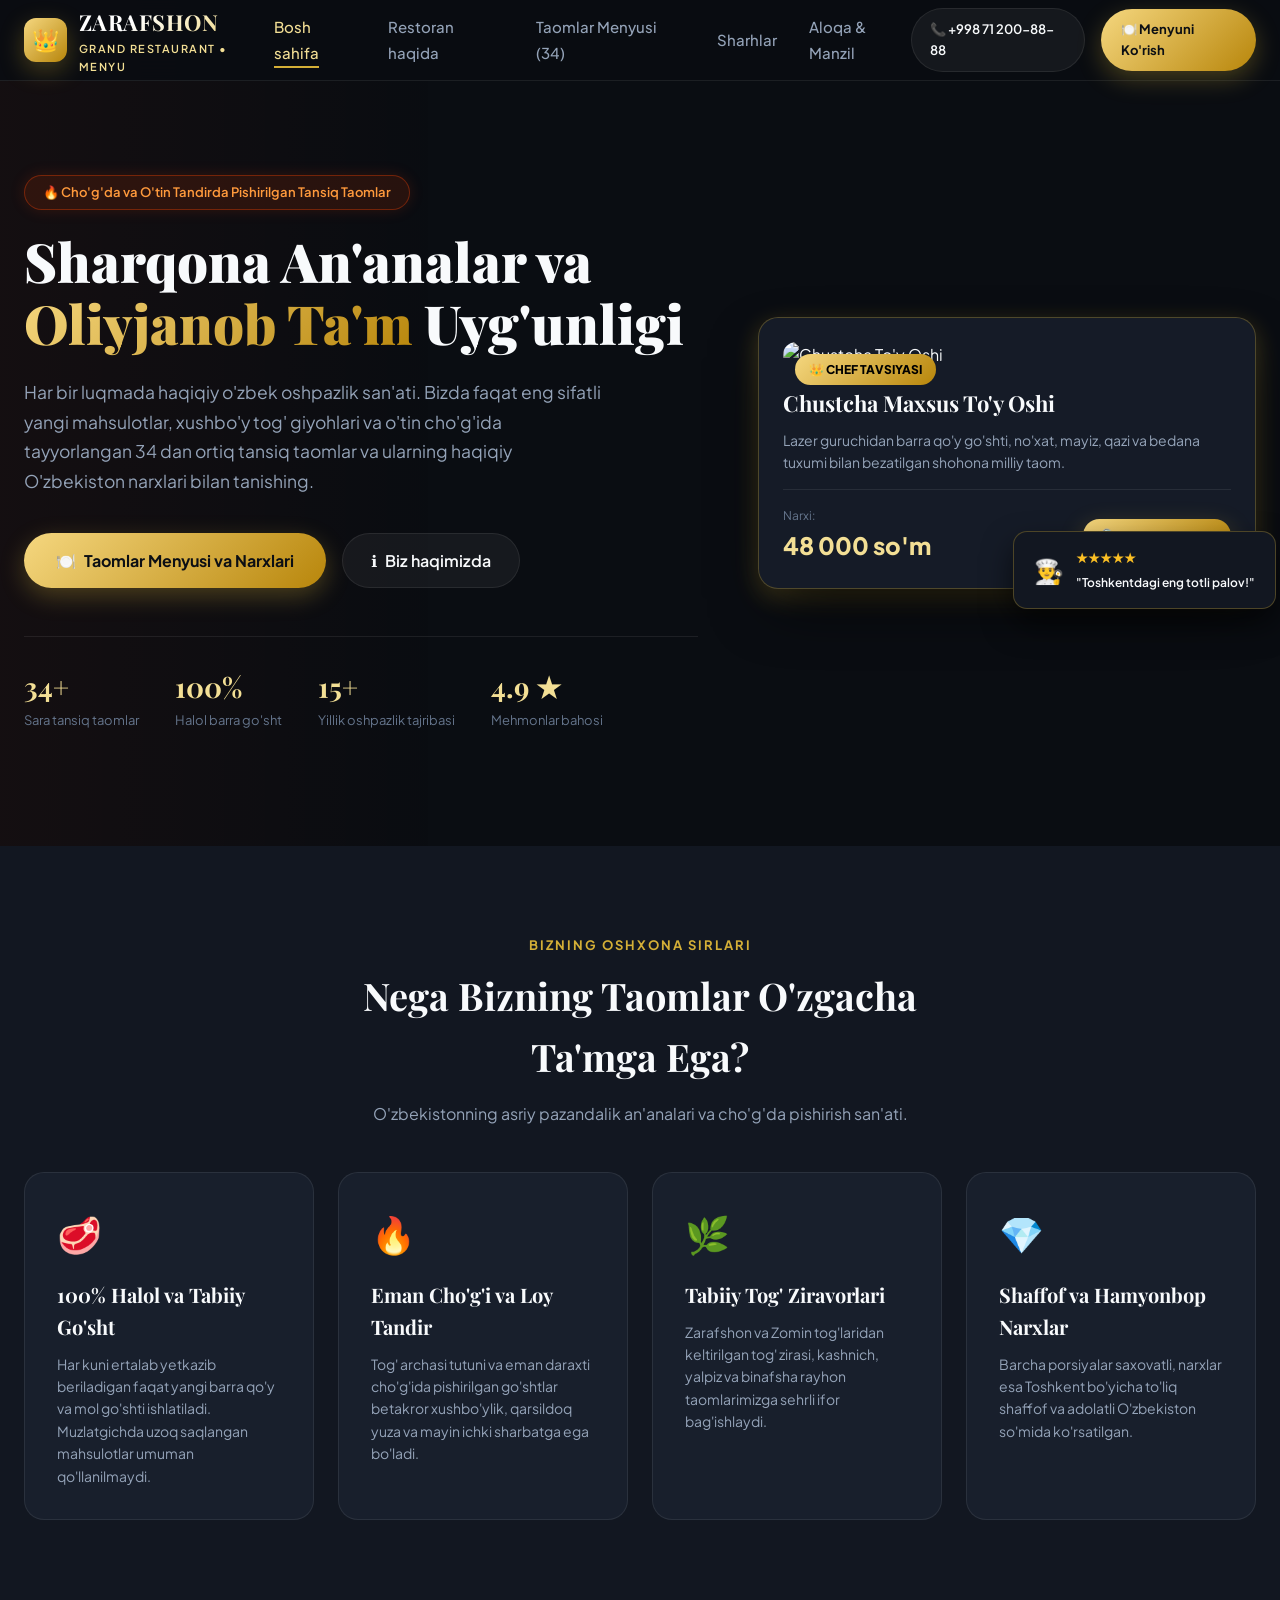
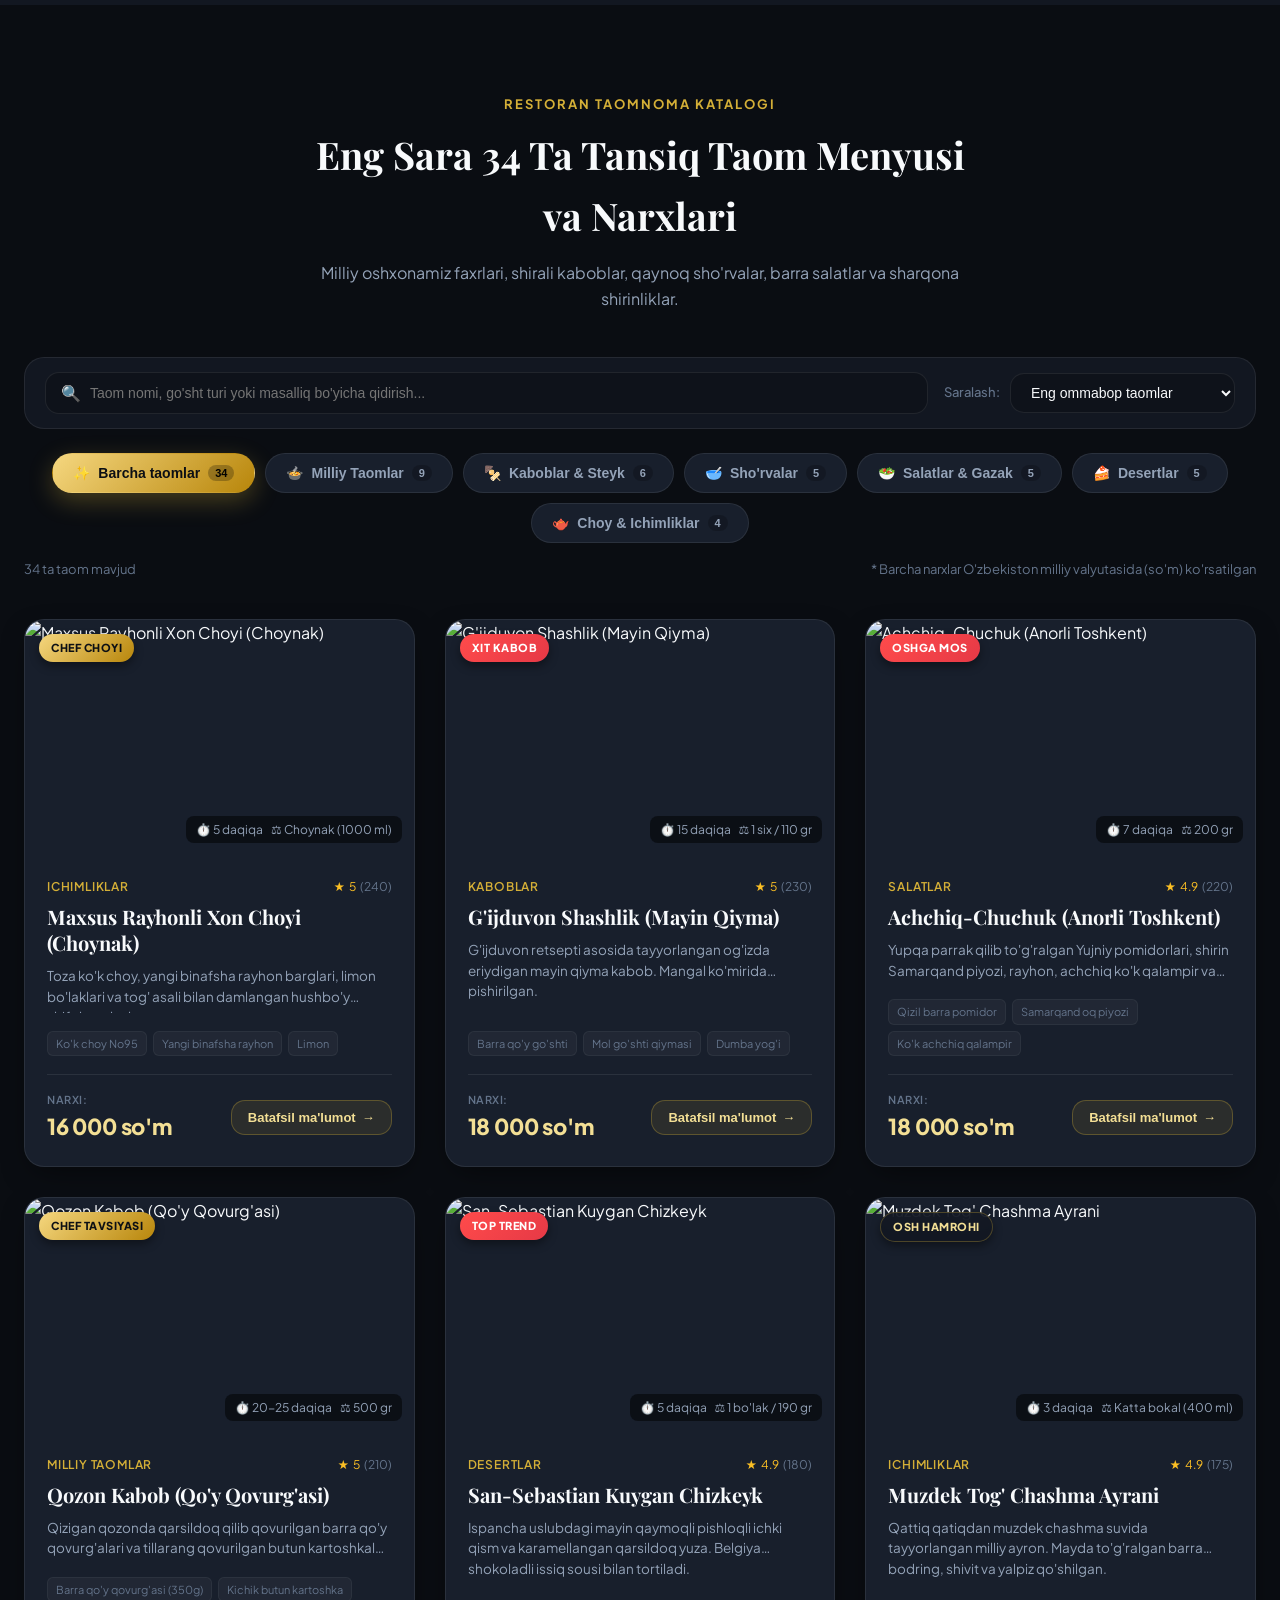
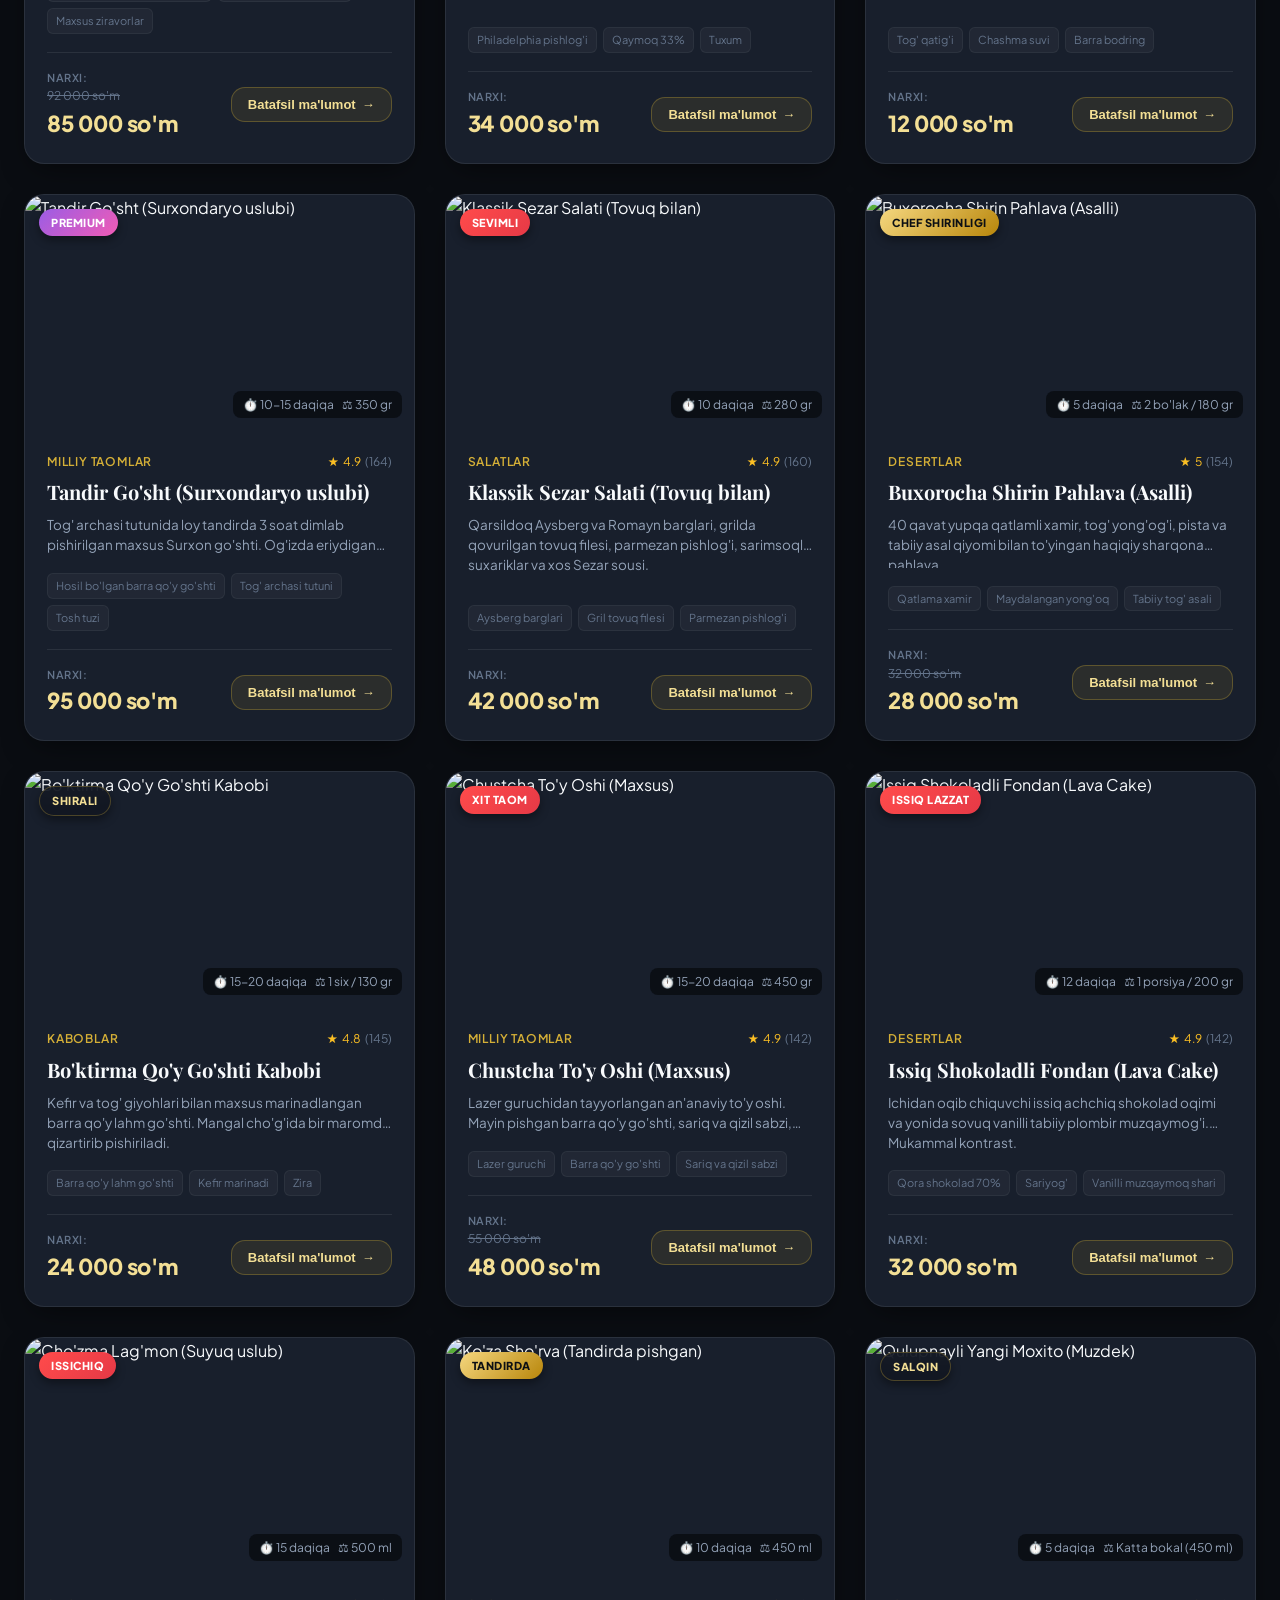
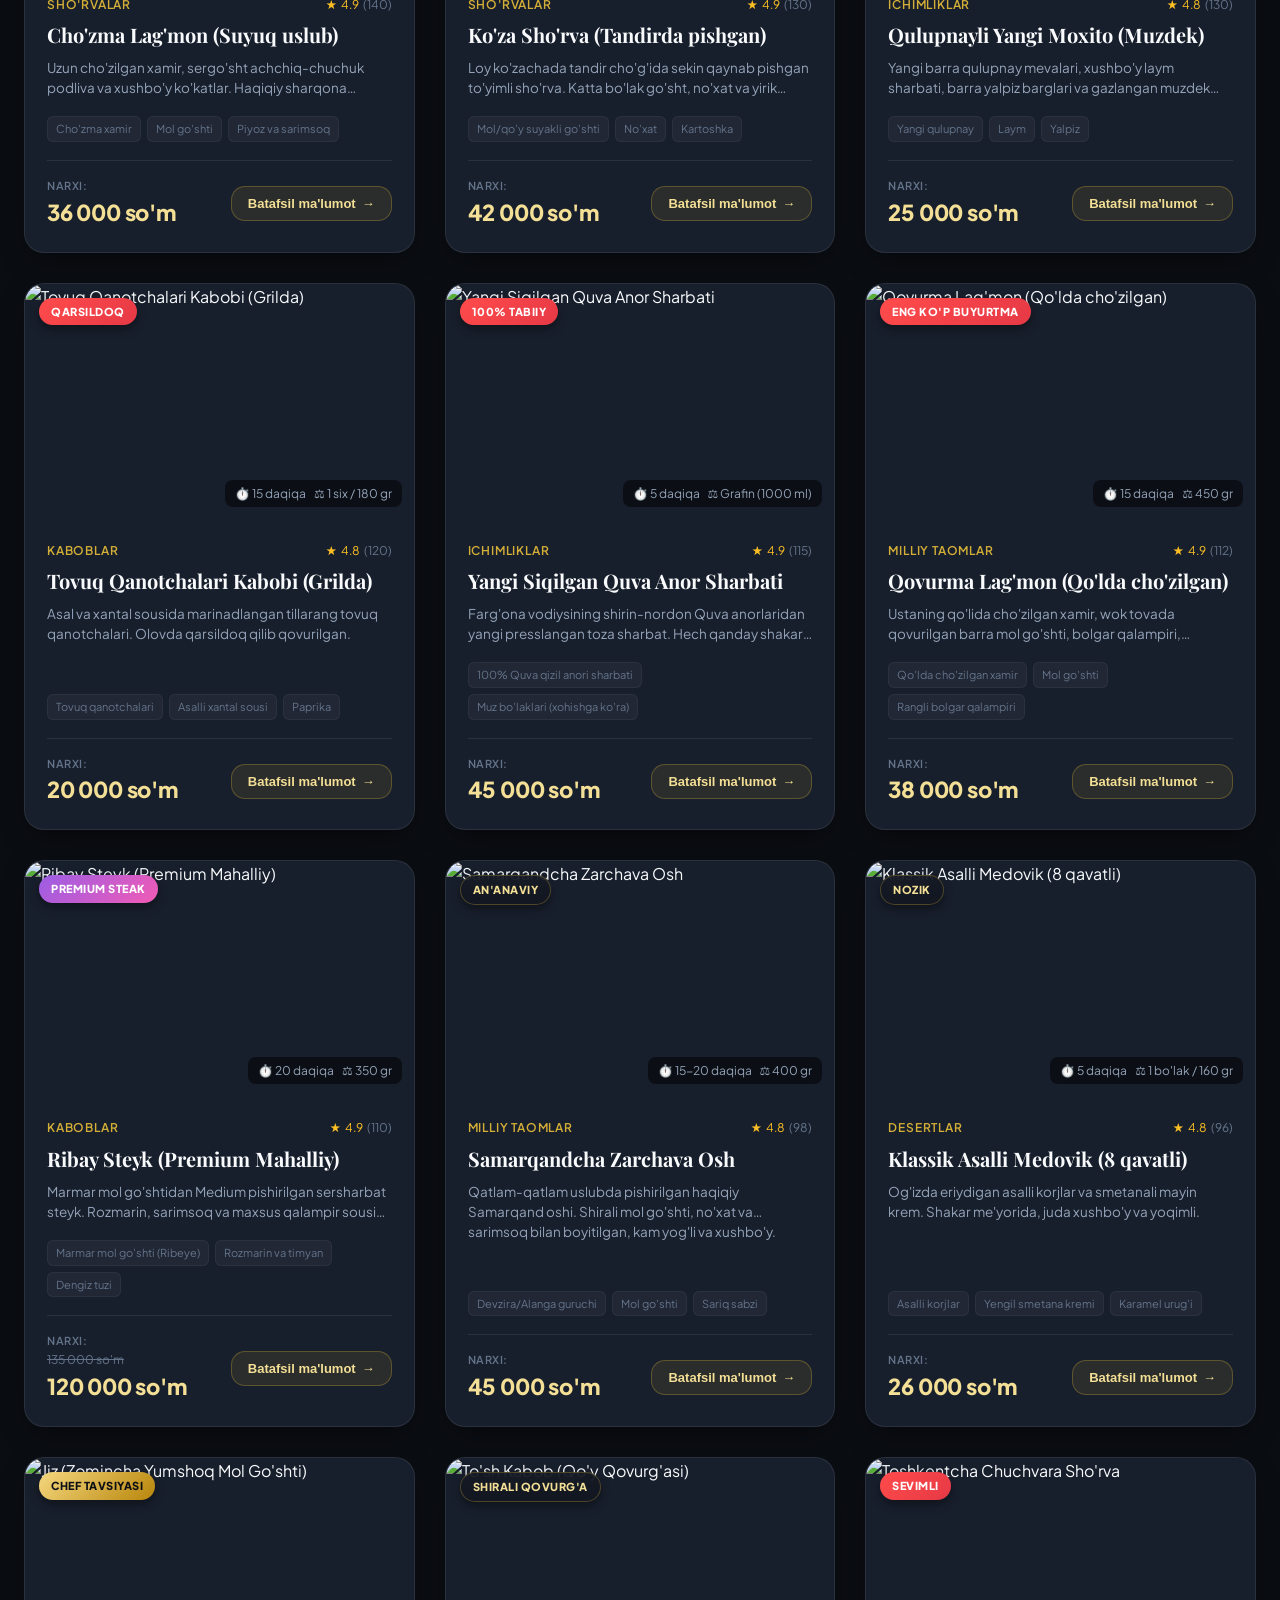
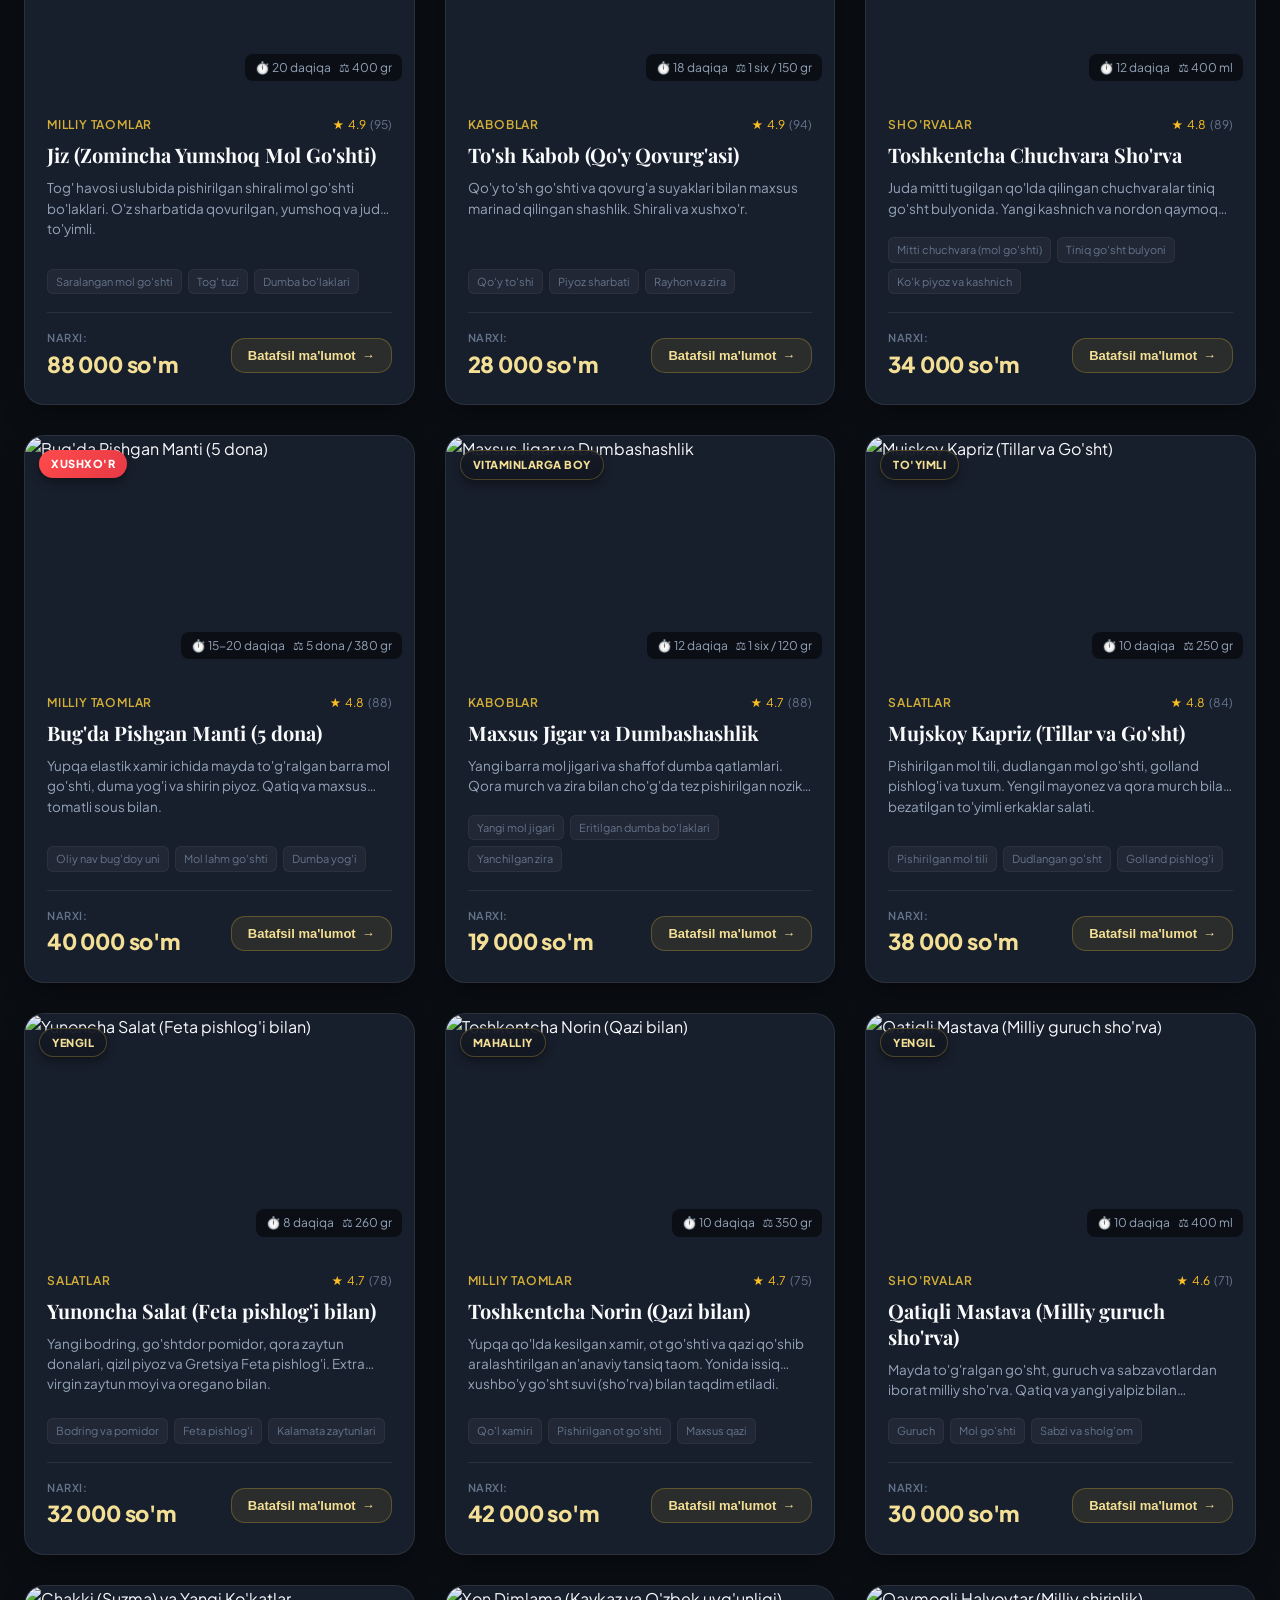
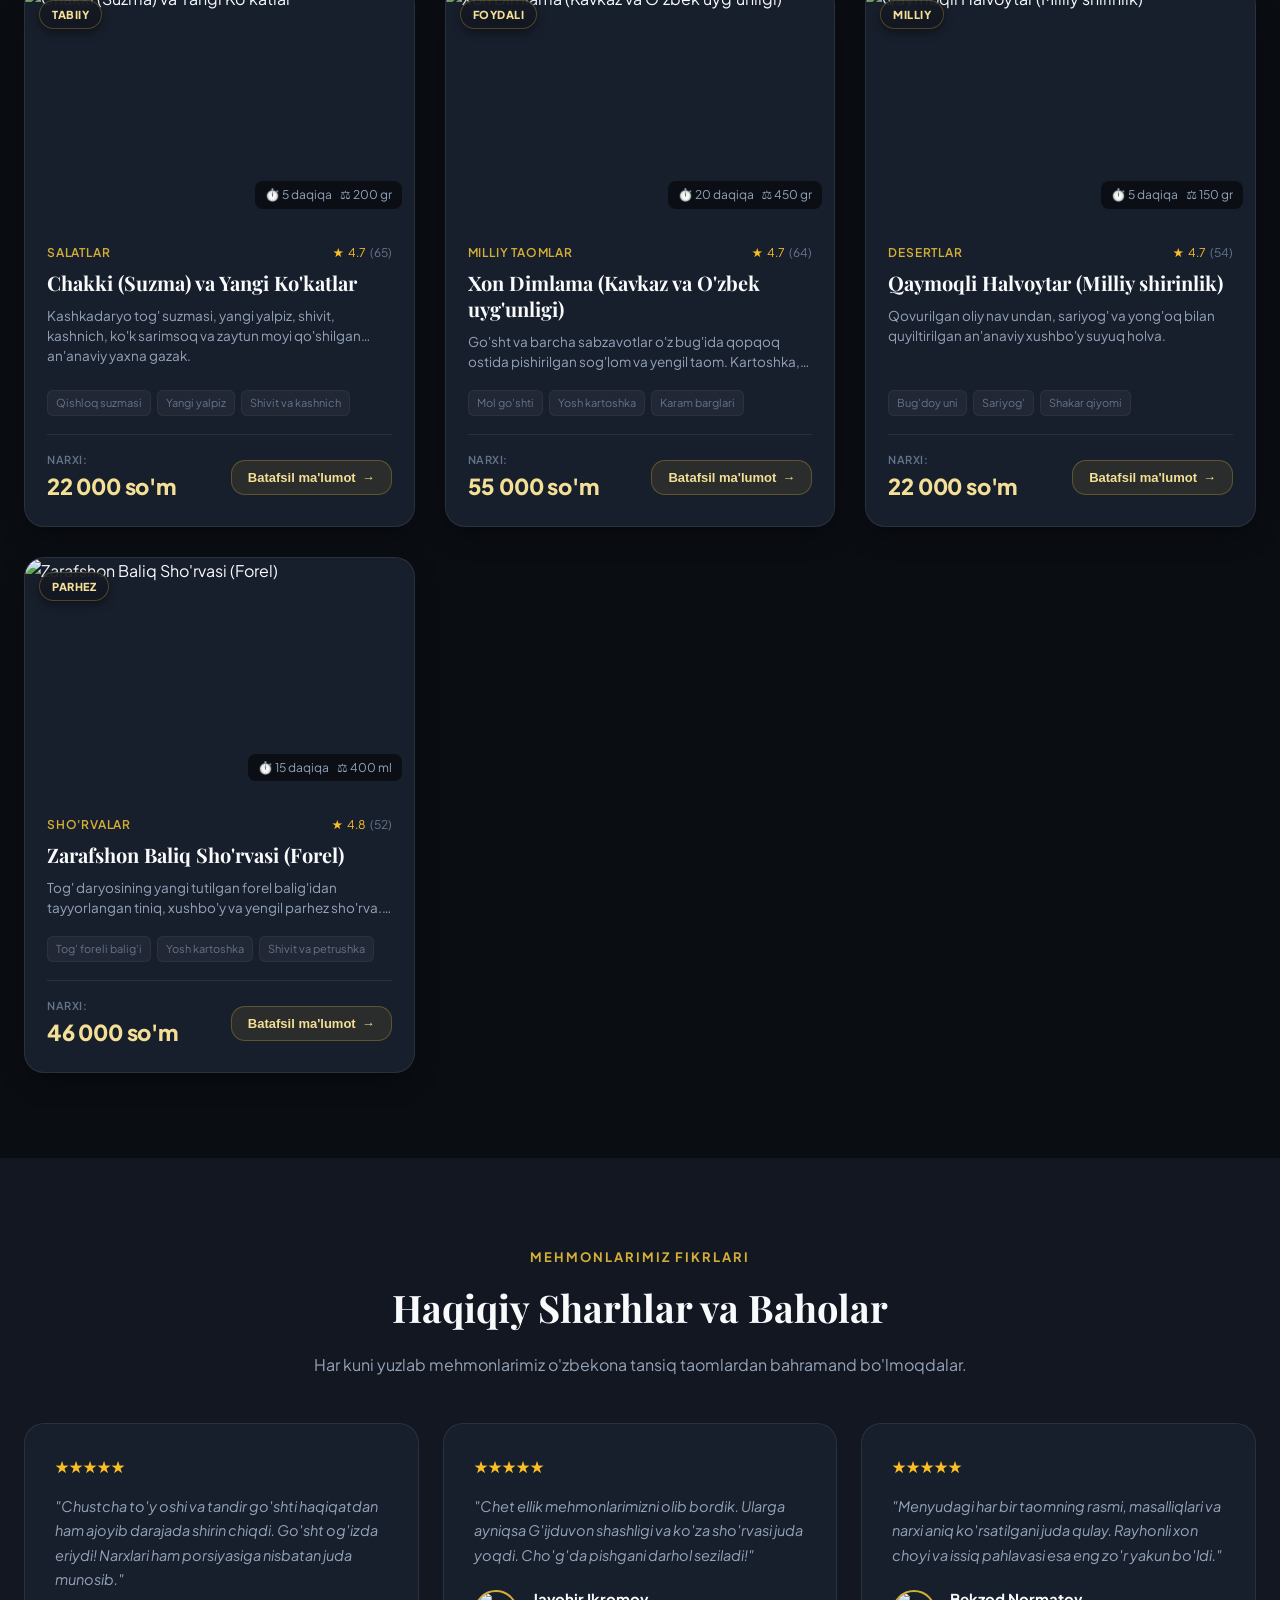
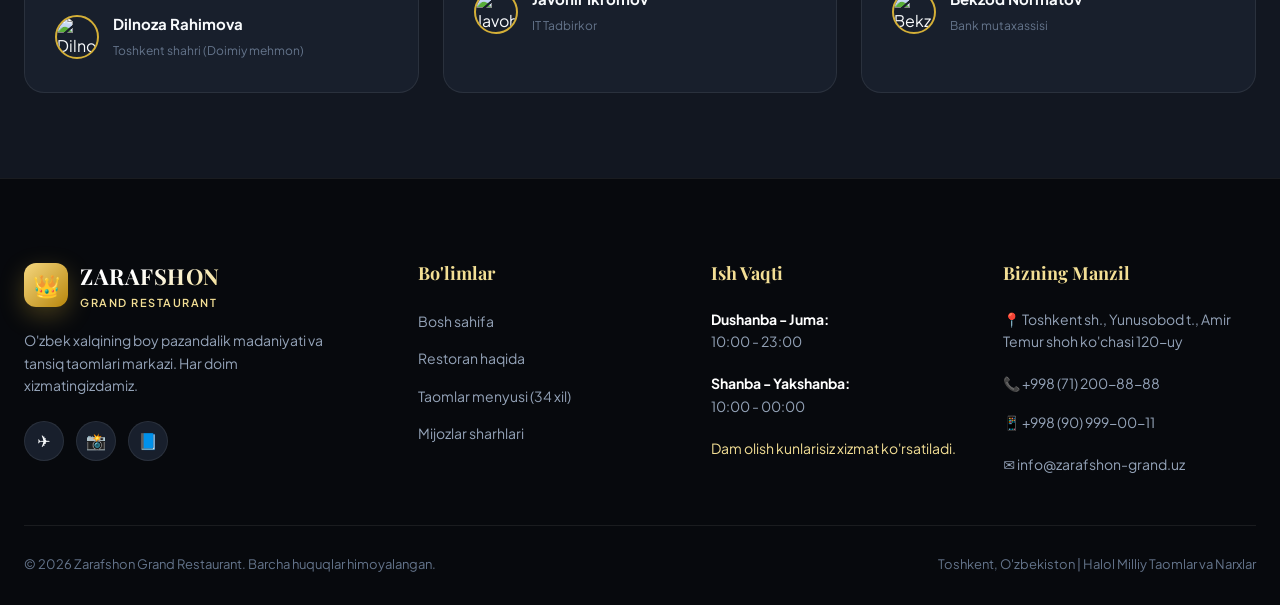
==== index.html @ 6c91a4bc "Add files via upload" ====
<!DOCTYPE html>
<html lang="uz">
<head>
  <meta charset="UTF-8">
  <meta name="viewport" content="width=device-width, initial-scale=1.0">
  <title>Zarafshon Grand Restaurant | Toshkentdagi Eng Sara Taomlar Menyusi va Narxlari</title>
  <meta name="description" content="Zarafshon Grand Restaurant — Toshkentdagi eng sara milliy va tansiq taomlar menyusi. 34 dan ortiq taom rasmlari, to'liq masalliqlari va O'zbekiston narxlarida taomnoma katalogi.">
  
  <!-- Open Graph / Telegram / WhatsApp / Facebook Preview -->
  <meta property="og:type" content="website">
  <meta property="og:title" content="Zarafshon Grand Restaurant — Taomlar Menyusi va Narxlari">
  <meta property="og:description" content="34+ saralangan tansiq taomlar, o'zbekona to'y oshi, tandir go'sht, shashliklar va nozik desertlar. O'zbekiston narxlarida to'liq menyu!">
  <meta property="og:image" content="https://images.unsplash.com/photo-1544025162-d76694265947?auto=format&fit=crop&w=1200&q=80">
  <meta name="twitter:card" content="summary_large_image">

  <link rel="stylesheet" href="./styles.css">
  <link rel="icon" href="data:image/svg+xml,<svg xmlns=%22http://www.w3.org/2000/svg%22 viewBox=%220 0 100 100%22><text y=%22.9em%22 font-size=%2290%22>👑</text></svg>">
</head>
<body>

  <!-- ================= ANIMATED GLOWING EMBERS (CHO'G' HARAKATI) ================= -->
  <canvas id="embersCanvas"></canvas>

  <!-- ================= HEADER & NAVBAR ================= -->
  <header class="header">
    <div class="container nav-container">
      <a href="#" class="brand-logo">
        <div class="logo-icon">👑</div>
        <div>
          <span class="brand-name">ZARAFSHON</span>
          <span class="brand-tagline">Grand Restaurant • Menyu</span>
        </div>
      </a>

      <ul class="nav-links" id="navLinks">
        <li><a href="#home" class="nav-link active">Bosh sahifa</a></li>
        <li><a href="#about" class="nav-link">Restoran haqida</a></li>
        <li><a href="#menu" class="nav-link">Taomlar Menyusi (34)</a></li>
        <li><a href="#reviews" class="nav-link">Sharhlar</a></li>
        <li><a href="#contact" class="nav-link">Aloqa & Manzil</a></li>
      </ul>

      <div class="nav-actions">
        <a href="tel:+998712008888" class="btn-secondary" style="padding: 10px 18px; font-size: 13px;">
          📞 +998 71 200-88-88
        </a>

        <a href="#menu" class="btn-gold" style="padding: 10px 20px; font-size: 13px;">
          🍽️ Menyuni Ko'rish
        </a>

        <button class="mobile-toggle" id="mobileToggle" aria-label="Menyu">☰</button>
      </div>
    </div>
  </header>

  <!-- ================= HERO SECTION ================= -->
  <section class="hero" id="home">
    <div class="container hero-grid">
      <div class="hero-content">
        <div class="hero-badge">
          🔥 Cho'g'da va O'tin Tandirda Pishirilgan Tansiq Taomlar
        </div>

        <h1 class="hero-title">
          Sharqona An'analar va <span>Oliyjanob Ta'm</span> Uyg'unligi
        </h1>

        <p class="hero-description">
          Har bir luqmada haqiqiy o'zbek oshpazlik san'ati. Bizda faqat eng sifatli yangi mahsulotlar, xushbo'y tog' giyohlari va o'tin cho'g'ida tayyorlangan 34 dan ortiq tansiq taomlar va ularning haqiqiy O'zbekiston narxlari bilan tanishing.
        </p>

        <div class="hero-actions">
          <a href="#menu" class="btn-gold" style="padding: 14px 32px; font-size: 16px;">
            <span>🍽️</span> Taomlar Menyusi va Narxlari
          </a>
          <a href="#about" class="btn-secondary" style="padding: 14px 28px; font-size: 16px;">
            <span>ℹ️</span> Biz haqimizda
          </a>
        </div>

        <div class="hero-features">
          <div class="feature-stat-item">
            <span class="stat-number">34+</span>
            <span class="stat-label">Sara tansiq taomlar</span>
          </div>
          <div class="feature-stat-item">
            <span class="stat-number">100%</span>
            <span class="stat-label">Halol barra go'sht</span>
          </div>
          <div class="feature-stat-item">
            <span class="stat-number">15+</span>
            <span class="stat-label">Yillik oshpazlik tajribasi</span>
          </div>
          <div class="feature-stat-item">
            <span class="stat-number">4.9 ★</span>
            <span class="stat-label">Mehmonlar bahosi</span>
          </div>
        </div>
      </div>

      <div class="hero-card-preview">
        <div class="dish-showcase-card">
          <span class="showcase-tag">👑 CHEF TAVSIYASI</span>
          <img src="https://images.unsplash.com/photo-1541518763669-27fef04b14ea?auto=format&fit=crop&w=800&q=80" alt="Chustcha To'y Oshi" class="showcase-img">
          <div class="showcase-info">
            <h3>Chustcha Maxsus To'y Oshi</h3>
            <p>Lazer guruchidan barra qo'y go'shti, no'xat, mayiz, qazi va bedana tuxumi bilan bezatilgan shohona milliy taom.</p>
          </div>
          <div class="showcase-bottom">
            <div>
              <span style="font-size: 12px; color: var(--text-muted); display: block;">Narxi:</span>
              <div class="showcase-price">48 000 so'm</div>
            </div>
            <button class="btn-gold" onclick="openDishModal(1)" style="padding: 9px 18px; font-size: 13px;">
              🔍 Batafsil ko'rish
            </button>
          </div>
        </div>

        <div class="floating-review-badge">
          <div style="font-size: 24px;">👨‍🍳</div>
          <div>
            <div class="rating-stars">★★★★★</div>
            <span style="font-size: 12px; font-weight: 600;">"Toshkentdagi eng totli palov!"</span>
          </div>
        </div>
      </div>
    </div>
  </section>

  <!-- ================= ABOUT & ADVANTAGES ================= -->
  <section class="section" id="about" style="background: var(--bg-secondary);">
    <div class="container">
      <div class="section-header">
        <span class="section-tag">Bizning Oshxona Sirlari</span>
        <h2 class="section-title">Nega Bizning Taomlar O'zgacha Ta'mga Ega?</h2>
        <p class="section-subtitle">O'zbekistonning asriy pazandalik an'analari va cho'g'da pishirish san'ati.</p>
      </div>

      <div style="display: grid; grid-template-columns: repeat(auto-fit, minmax(280px, 1fr)); gap: 24px;">
        <div style="background: var(--bg-card); padding: 32px; border-radius: var(--radius-lg); border: 1px solid var(--border-color);">
          <div style="font-size: 36px; margin-bottom: 16px;">🥩</div>
          <h3 style="font-family: var(--font-serif); font-size: 20px; margin-bottom: 10px;">100% Halol va Tabiiy Go'sht</h3>
          <p style="color: var(--text-secondary); font-size: 14px; line-height: 1.6;">Har kuni ertalab yetkazib beriladigan faqat yangi barra qo'y va mol go'shti ishlatiladi. Muzlatgichda uzoq saqlangan mahsulotlar umuman qo'llanilmaydi.</p>
        </div>

        <div style="background: var(--bg-card); padding: 32px; border-radius: var(--radius-lg); border: 1px solid var(--border-color);">
          <div style="font-size: 36px; margin-bottom: 16px;">🔥</div>
          <h3 style="font-family: var(--font-serif); font-size: 20px; margin-bottom: 10px;">Eman Cho'g'i va Loy Tandir</h3>
          <p style="color: var(--text-secondary); font-size: 14px; line-height: 1.6;">Tog' archasi tutuni va eman daraxti cho'g'ida pishirilgan go'shtlar betakror xushbo'ylik, qarsildoq yuza va mayin ichki sharbatga ega bo'ladi.</p>
        </div>

        <div style="background: var(--bg-card); padding: 32px; border-radius: var(--radius-lg); border: 1px solid var(--border-color);">
          <div style="font-size: 36px; margin-bottom: 16px;">🌿</div>
          <h3 style="font-family: var(--font-serif); font-size: 20px; margin-bottom: 10px;">Tabiiy Tog' Ziravorlari</h3>
          <p style="color: var(--text-secondary); font-size: 14px; line-height: 1.6;">Zarafshon va Zomin tog'laridan keltirilgan tog' zirasi, kashnich, yalpiz va binafsha rayhon taomlarimizga sehrli ifor bag'ishlaydi.</p>
        </div>

        <div style="background: var(--bg-card); padding: 32px; border-radius: var(--radius-lg); border: 1px solid var(--border-color);">
          <div style="font-size: 36px; margin-bottom: 16px;">💎</div>
          <h3 style="font-family: var(--font-serif); font-size: 20px; margin-bottom: 10px;">Shaffof va Hamyonbop Narxlar</h3>
          <p style="color: var(--text-secondary); font-size: 14px; line-height: 1.6;">Barcha porsiyalar saxovatli, narxlar esa Toshkent bo'yicha to'liq shaffof va adolatli O'zbekiston so'mida ko'rsatilgan.</p>
        </div>
      </div>
    </div>
  </section>

  <!-- ================= MENU SECTION ================= -->
  <section class="section" id="menu">
    <div class="container">
      <div class="section-header">
        <span class="section-tag">Restoran Taomnoma Katalogi</span>
        <h2 class="section-title">Eng Sara 34 Ta Tansiq Taom Menyusi va Narxlari</h2>
        <p class="section-subtitle">
          Milliy oshxonamiz faxrlari, shirali kaboblar, qaynoq sho'rvalar, barra salatlar va sharqona shirinliklar.
        </p>
      </div>

      <!-- Controls: Search & Sort -->
      <div class="menu-controls">
        <div class="search-filter-row">
          <div class="search-box">
            <span class="search-icon">🔍</span>
            <input type="text" id="searchInput" class="search-input" placeholder="Taom nomi, go'sht turi yoki masalliq bo'yicha qidirish..." />
          </div>

          <div class="sort-box">
            <label for="sortSelect">Saralash:</label>
            <select id="sortSelect" class="sort-select">
              <option value="popular">Eng ommabop taomlar</option>
              <option value="price-asc">Narx: Arzondan Qimmatga</option>
              <option value="price-desc">Narx: Qimmatdan Arzonga</option>
              <option value="rating">Eng yuqori baholangan (★)</option>
            </select>
          </div>
        </div>

        <!-- Category Tabs -->
        <div class="category-tabs">
          <button class="tab-btn active" data-category="all">
            <span>✨</span> Barcha taomlar
            <span class="tab-count">34</span>
          </button>
          <button class="tab-btn" data-category="milliy">
            <span>🍲</span> Milliy Taomlar
            <span class="tab-count">9</span>
          </button>
          <button class="tab-btn" data-category="kabob">
            <span>🍢</span> Kaboblar & Steyk
            <span class="tab-count">6</span>
          </button>
          <button class="tab-btn" data-category="shorva">
            <span>🥣</span> Sho'rvalar
            <span class="tab-count">5</span>
          </button>
          <button class="tab-btn" data-category="salat">
            <span>🥗</span> Salatlar & Gazak
            <span class="tab-count">5</span>
          </button>
          <button class="tab-btn" data-category="desert">
            <span>🍰</span> Desertlar
            <span class="tab-count">5</span>
          </button>
          <button class="tab-btn" data-category="ichimlik">
            <span>🫖</span> Choy & Ichimliklar
            <span class="tab-count">4</span>
          </button>
        </div>

        <div class="results-meta">
          <span id="resultsCount">34 ta taom mavjud</span>
          <span>* Barcha narxlar O'zbekiston milliy valyutasida (so'm) ko'rsatilgan</span>
        </div>
      </div>

      <!-- Dishes Grid -->
      <div class="dishes-grid" id="dishesGrid">
        <!-- Rendered by app.js -->
      </div>
    </div>
  </section>

  <!-- ================= REVIEWS SECTION ================= -->
  <section class="section" id="reviews" style="background: var(--bg-secondary);">
    <div class="container">
      <div class="section-header">
        <span class="section-tag">Mehmonlarimiz Fikrlari</span>
        <h2 class="section-title">Haqiqiy Sharhlar va Baholar</h2>
        <p class="section-subtitle">Har kuni yuzlab mehmonlarimiz o'zbekona tansiq taomlardan bahramand bo'lmoqdalar.</p>
      </div>

      <div class="reviews-grid">
        <div class="review-card">
          <div class="review-stars">★★★★★</div>
          <p class="review-text">
            "Chustcha to'y oshi va tandir go'shti haqiqatdan ham ajoyib darajada shirin chiqdi. Go'sht og'izda eriydi! Narxlari ham porsiyasiga nisbatan juda munosib."
          </p>
          <div class="review-author">
            <img src="https://images.unsplash.com/photo-1534528741775-53994a69daeb?auto=format&fit=crop&w=120&q=80" alt="Dilnoza" class="author-avatar" />
            <div class="author-info">
              <h4>Dilnoza Rahimova</h4>
              <span>Toshkent shahri (Doimiy mehmon)</span>
            </div>
          </div>
        </div>

        <div class="review-card">
          <div class="review-stars">★★★★★</div>
          <p class="review-text">
            "Chet ellik mehmonlarimizni olib bordik. Ularga ayniqsa G'ijduvon shashligi va ko'za sho'rvasi juda yoqdi. Cho'g'da pishgani darhol seziladi!"
          </p>
          <div class="review-author">
            <img src="https://images.unsplash.com/photo-1507003211169-0a1dd7228f2d?auto=format&fit=crop&w=120&q=80" alt="Javohir" class="author-avatar" />
            <div class="author-info">
              <h4>Javohir Ikromov</h4>
              <span>IT Tadbirkor</span>
            </div>
          </div>
        </div>

        <div class="review-card">
          <div class="review-stars">★★★★★</div>
          <p class="review-text">
            "Menyudagi har bir taomning rasmi, masalliqlari va narxi aniq ko'rsatilgani juda qulay. Rayhonli xon choyi va issiq pahlavasi esa eng zo'r yakun bo'ldi."
          </p>
          <div class="review-author">
            <img src="https://images.unsplash.com/photo-1500648767791-00dcc994a43e?auto=format&fit=crop&w=120&q=80" alt="Bekzod" class="author-avatar" />
            <div class="author-info">
              <h4>Bekzod Normatov</h4>
              <span>Bank mutaxassisi</span>
            </div>
          </div>
        </div>
      </div>
    </div>
  </section>

  <!-- ================= FOOTER ================= -->
  <footer class="footer" id="contact">
    <div class="container">
      <div class="footer-grid">
        <div class="footer-brand">
          <div class="brand-logo" style="margin-bottom: 12px;">
            <div class="logo-icon">👑</div>
            <div>
              <span class="brand-name">ZARAFSHON</span>
              <span class="brand-tagline">Grand Restaurant</span>
            </div>
          </div>
          <p>
            O'zbek xalqining boy pazandalik madaniyati va tansiq taomlari markazi. Har doim xizmatingizdamiz.
          </p>
          <div class="social-links">
            <a href="https://t.me" target="_blank" class="social-btn" title="Telegram">✈️</a>
            <a href="https://instagram.com" target="_blank" class="social-btn" title="Instagram">📸</a>
            <a href="https://facebook.com" target="_blank" class="social-btn" title="Facebook">📘</a>
          </div>
        </div>

        <div class="footer-col">
          <h4>Bo'limlar</h4>
          <ul class="footer-links">
            <li><a href="#home">Bosh sahifa</a></li>
            <li><a href="#about">Restoran haqida</a></li>
            <li><a href="#menu">Taomlar menyusi (34 xil)</a></li>
            <li><a href="#reviews">Mijozlar sharhlari</a></li>
          </ul>
        </div>

        <div class="footer-col">
          <h4>Ish Vaqti</h4>
          <ul class="footer-links" style="color: var(--text-secondary); font-size: 14px;">
            <li><strong style="color: #fff;">Dushanba - Juma:</strong><br>10:00 - 23:00</li>
            <li style="margin-top: 8px;"><strong style="color: #fff;">Shanba - Yakshanba:</strong><br>10:00 - 00:00</li>
            <li style="margin-top: 8px; color: var(--gold-light);">Dam olish kunlarisiz xizmat ko'rsatiladi.</li>
          </ul>
        </div>

        <div class="footer-col">
          <h4>Bizning Manzil</h4>
          <ul class="footer-links" style="color: var(--text-secondary); font-size: 14px;">
            <li>📍 Toshkent sh., Yunusobod t., Amir Temur shoh ko'chasi 120-uy</li>
            <li style="margin-top: 8px;">📞 +998 (71) 200-88-88</li>
            <li style="margin-top: 4px;">📱 +998 (90) 999-00-11</li>
            <li style="margin-top: 8px;">✉️ info@zarafshon-grand.uz</li>
          </ul>
        </div>
      </div>

      <div class="footer-bottom">
        <p>&copy; 2026 Zarafshon Grand Restaurant. Barcha huquqlar himoyalangan.</p>
        <p>Toshkent, O'zbekiston | Halol Milliy Taomlar va Narxlar</p>
      </div>
    </div>
  </footer>

  <!-- ================= DISH DETAIL MODAL ================= -->
  <div class="modal-overlay" id="dishModalOverlay">
    <div class="dish-modal">
      <button class="modal-close-btn" id="closeDishModal" aria-label="Yopish">&times;</button>
      <div class="modal-grid">
        <div class="modal-img-wrap">
          <img src="" alt="" class="modal-img" id="modalDishImg" />
          <span class="dish-badge" id="modalDishBadge" style="position: absolute; top: 18px; left: 18px;"></span>
        </div>

        <div class="modal-body">
          <span class="modal-category" id="modalDishCat">MILLIY TAOM</span>
          <h2 class="modal-title" id="modalDishTitle">Taom nomi</h2>

          <div class="modal-meta-row">
            <span id="modalDishRating">★ 4.9</span>
            <span>•</span>
            <span id="modalDishPortion">450 gr</span>
            <span>•</span>
            <span id="modalDishTime">⏱️ 15 daqiqa</span>
            <span>•</span>
            <span id="modalDishCalories">🔥 780 kkal</span>
          </div>

          <p class="modal-desc" id="modalDishDesc">Taom haqida to'liq tavsif.</p>

          <div class="modal-ingredients-title">Asosiy masalliqlar va ziravorlar:</div>
          <div class="modal-ingredients-list" id="modalIngredientsList">
            <!-- Badges -->
          </div>

          <div class="modal-footer">
            <div>
              <div style="font-size: 12px; color: var(--text-muted);">Rasmiy narxi (O'zbekiston narxida):</div>
              <div class="modal-price" id="modalDishPrice">0 so'm</div>
            </div>

            <button class="btn-gold" onclick="closeDishModalWindow()" style="padding: 12px 28px;">
              <span>Tushunarli & Yopish</span>
            </button>
          </div>
        </div>
      </div>
    </div>
  </div>

  <!-- Scripts -->
  <script src="./data.js"></script>
  <script src="./app.js"></script>
</body>
</html>
---- styles.css ----
/* ========================================================
   ZARAFSHON GRAND RESTAURANT - MODERN LUXURY MENUS & PRICES
   ======================================================== */

@import url('https://fonts.googleapis.com/css2?family=Playfair+Display:ital,wght@0,500;0,700;0,900;1,400&family=Plus+Jakarta+Sans:wght@300;400;500;600;700;800&display=swap');

:root {
  --bg-primary: #0a0d12;
  --bg-secondary: #121721;
  --bg-card: #181f2c;
  --bg-card-hover: #1f2838;
  --bg-input: #0e121a;
  
  --gold: #d4af37;
  --gold-light: #f3df95;
  --gold-gradient: linear-gradient(135deg, #f5d77f 0%, #b8860b 100%);
  --gold-glow: rgba(212, 175, 55, 0.25);
  
  --ember-red: #ff4500;
  --ember-amber: #ff9900;
  --ember-glow: rgba(255, 69, 0, 0.15);
  
  --text-primary: #f8fafc;
  --text-secondary: #94a3b8;
  --text-muted: #64748b;
  --border-color: rgba(255, 255, 255, 0.08);
  --border-gold: rgba(212, 175, 55, 0.3);

  --font-serif: 'Playfair Display', Georgia, serif;
  --font-sans: 'Plus Jakarta Sans', system-ui, -apple-system, sans-serif;
  
  --radius-sm: 8px;
  --radius-md: 14px;
  --radius-lg: 20px;
  --radius-full: 9999px;
  
  --shadow-card: 0 10px 30px -10px rgba(0, 0, 0, 0.6);
  --shadow-gold: 0 8px 25px rgba(212, 175, 55, 0.3);
  --shadow-ember: 0 0 25px rgba(255, 69, 0, 0.25);
  --transition: all 0.3s cubic-bezier(0.16, 1, 0.3, 1);
}

* {
  margin: 0;
  padding: 0;
  box-sizing: border-box;
}

html {
  scroll-behavior: smooth;
}

body {
  font-family: var(--font-sans);
  background-color: var(--bg-primary);
  color: var(--text-primary);
  line-height: 1.6;
  overflow-x: hidden;
  position: relative;
}

/* ================= BACKGROUND ANIMATED EMBERS CANVAS ================= */
#embersCanvas {
  position: fixed;
  top: 0;
  left: 0;
  width: 100vw;
  height: 100vh;
  pointer-events: none;
  z-index: 1; /* Sits right above background, behind content */
}

/* Scrollbar */
::-webkit-scrollbar {
  width: 8px;
}
::-webkit-scrollbar-track {
  background: var(--bg-primary);
}
::-webkit-scrollbar-thumb {
  background: #2a3447;
  border-radius: 4px;
}
::-webkit-scrollbar-thumb:hover {
  background: var(--gold);
}

.container {
  max-width: 1280px;
  margin: 0 auto;
  padding: 0 24px;
  position: relative;
  z-index: 2;
}

/* ================= HEADER & NAVBAR ================= */
.header {
  position: fixed;
  top: 0;
  left: 0;
  width: 100%;
  z-index: 1000;
  background: rgba(10, 13, 18, 0.88);
  backdrop-filter: blur(16px);
  -webkit-backdrop-filter: blur(16px);
  border-bottom: 1px solid var(--border-color);
  transition: var(--transition);
}

.header.scrolled {
  background: rgba(10, 13, 18, 0.98);
  box-shadow: 0 4px 25px rgba(0, 0, 0, 0.6);
  border-bottom-color: rgba(212, 175, 55, 0.2);
}

.nav-container {
  display: flex;
  align-items: center;
  justify-content: space-between;
  height: 80px;
}

.brand-logo {
  display: flex;
  align-items: center;
  gap: 12px;
  text-decoration: none;
  color: #fff;
}

.logo-icon {
  width: 44px;
  height: 44px;
  border-radius: 12px;
  background: var(--gold-gradient);
  display: flex;
  align-items: center;
  justify-content: center;
  color: #000;
  font-size: 22px;
  box-shadow: var(--shadow-gold);
}

.brand-name {
  font-family: var(--font-serif);
  font-size: 22px;
  font-weight: 700;
  letter-spacing: 0.5px;
  background: linear-gradient(135deg, #ffffff 40%, #f3df95 100%);
  -webkit-background-clip: text;
  -webkit-text-fill-color: transparent;
}

.brand-tagline {
  font-size: 11px;
  color: var(--gold-light);
  letter-spacing: 1.5px;
  text-transform: uppercase;
  display: block;
  font-weight: 600;
}

.nav-links {
  display: flex;
  align-items: center;
  list-style: none;
  gap: 32px;
}

.nav-link {
  text-decoration: none;
  color: var(--text-secondary);
  font-weight: 500;
  font-size: 15px;
  transition: var(--transition);
  position: relative;
  padding: 6px 0;
}

.nav-link:hover, .nav-link.active {
  color: var(--gold-light);
}

.nav-link::after {
  content: '';
  position: absolute;
  bottom: 0;
  left: 0;
  width: 0;
  height: 2px;
  background: var(--gold);
  transition: var(--transition);
}

.nav-link:hover::after, .nav-link.active::after {
  width: 100%;
}

.nav-actions {
  display: flex;
  align-items: center;
  gap: 16px;
}

.btn-gold {
  background: var(--gold-gradient);
  color: #0c0f14;
  font-weight: 700;
  font-size: 14px;
  padding: 12px 24px;
  border-radius: var(--radius-full);
  text-decoration: none;
  border: none;
  cursor: pointer;
  display: inline-flex;
  align-items: center;
  gap: 8px;
  transition: var(--transition);
  box-shadow: var(--shadow-gold);
}

.btn-gold:hover {
  transform: translateY(-2px);
  box-shadow: 0 10px 30px rgba(212, 175, 55, 0.45);
  filter: brightness(1.08);
}

.btn-secondary {
  background: rgba(255, 255, 255, 0.05);
  color: var(--text-primary);
  border: 1px solid var(--border-color);
  font-weight: 600;
  font-size: 14px;
  padding: 12px 24px;
  border-radius: var(--radius-full);
  text-decoration: none;
  cursor: pointer;
  display: inline-flex;
  align-items: center;
  gap: 8px;
  transition: var(--transition);
}

.btn-secondary:hover {
  background: rgba(255, 255, 255, 0.1);
  border-color: rgba(255, 255, 255, 0.25);
  transform: translateY(-2px);
}

.mobile-toggle {
  display: none;
  background: none;
  border: none;
  color: #fff;
  font-size: 24px;
  cursor: pointer;
}

/* ================= HERO SECTION ================= */
.hero {
  position: relative;
  min-height: 94vh;
  padding: 140px 0 80px;
  display: flex;
  align-items: center;
  background: linear-gradient(180deg, rgba(10, 13, 18, 0.72) 0%, rgba(10, 13, 18, 0.96) 100%),
              url('https://images.unsplash.com/photo-1544025162-d76694265947?auto=format&fit=crop&w=1920&q=80') center/cover no-repeat;
  overflow: hidden;
}

.hero::before {
  content: '';
  position: absolute;
  inset: 0;
  background: radial-gradient(circle at center, transparent 0%, #0a0d12 85%);
  pointer-events: none;
}

.hero-grid {
  display: grid;
  grid-template-columns: 1.15fr 0.85fr;
  align-items: center;
  gap: 60px;
  position: relative;
  z-index: 2;
}

.hero-badge {
  display: inline-flex;
  align-items: center;
  gap: 8px;
  background: rgba(255, 69, 0, 0.12);
  border: 1px solid rgba(255, 69, 0, 0.35);
  color: #ff9a3c;
  padding: 6px 18px;
  border-radius: var(--radius-full);
  font-size: 13px;
  font-weight: 600;
  margin-bottom: 20px;
  box-shadow: 0 0 15px rgba(255, 69, 0, 0.15);
}

.hero-title {
  font-family: var(--font-serif);
  font-size: 54px;
  line-height: 1.15;
  font-weight: 900;
  margin-bottom: 24px;
}

.hero-title span {
  background: var(--gold-gradient);
  -webkit-background-clip: text;
  -webkit-text-fill-color: transparent;
}

.hero-description {
  font-size: 17.5px;
  color: var(--text-secondary);
  line-height: 1.7;
  margin-bottom: 36px;
  max-width: 580px;
}

.hero-actions {
  display: flex;
  flex-wrap: wrap;
  gap: 16px;
  margin-bottom: 48px;
}

.hero-features {
  display: flex;
  gap: 36px;
  border-top: 1px solid var(--border-color);
  padding-top: 28px;
}

.feature-stat-item {
  display: flex;
  flex-direction: column;
}

.stat-number {
  font-family: var(--font-serif);
  font-size: 28px;
  font-weight: 700;
  color: var(--gold-light);
}

.stat-label {
  font-size: 13px;
  color: var(--text-muted);
}

.hero-card-preview {
  position: relative;
}

.dish-showcase-card {
  background: rgba(24, 31, 44, 0.85);
  backdrop-filter: blur(20px);
  border: 1px solid rgba(212, 175, 55, 0.3);
  border-radius: var(--radius-lg);
  padding: 24px;
  box-shadow: 0 25px 60px -15px rgba(0, 0, 0, 0.85), var(--shadow-gold);
  position: relative;
  overflow: hidden;
}

.showcase-img {
  width: 100%;
  height: 270px;
  object-fit: cover;
  border-radius: var(--radius-md);
  margin-bottom: 18px;
}

.showcase-tag {
  position: absolute;
  top: 36px;
  left: 36px;
  background: var(--gold-gradient);
  color: #000;
  padding: 6px 14px;
  border-radius: var(--radius-full);
  font-size: 12px;
  font-weight: 800;
}

.showcase-info h3 {
  font-family: var(--font-serif);
  font-size: 22px;
  margin-bottom: 8px;
}

.showcase-info p {
  font-size: 14px;
  color: var(--text-secondary);
  margin-bottom: 16px;
}

.showcase-bottom {
  display: flex;
  align-items: center;
  justify-content: space-between;
  border-top: 1px solid var(--border-color);
  padding-top: 16px;
}

.showcase-price {
  font-size: 24px;
  font-weight: 800;
  color: var(--gold-light);
}

.floating-review-badge {
  position: absolute;
  bottom: -20px;
  right: -20px;
  background: #121721;
  border: 1px solid var(--border-gold);
  border-radius: var(--radius-md);
  padding: 14px 20px;
  display: flex;
  align-items: center;
  gap: 12px;
  box-shadow: 0 15px 30px rgba(0, 0, 0, 0.6);
}

.rating-stars {
  color: #fbbf24;
  font-size: 14px;
}

/* ================= SECTION HEADINGS ================= */
.section {
  padding: 85px 0;
  position: relative;
  z-index: 2;
}

.section-header {
  text-align: center;
  max-width: 680px;
  margin: 0 auto 45px;
}

.section-tag {
  color: var(--gold);
  font-size: 13px;
  font-weight: 700;
  letter-spacing: 2px;
  text-transform: uppercase;
  display: inline-block;
  margin-bottom: 10px;
}

.section-title {
  font-family: var(--font-serif);
  font-size: 38px;
  font-weight: 700;
  margin-bottom: 14px;
}

.section-subtitle {
  color: var(--text-secondary);
  font-size: 16px;
}

/* ================= FILTER & SEARCH BAR ================= */
.menu-controls {
  margin-bottom: 40px;
}

.search-filter-row {
  display: flex;
  flex-wrap: wrap;
  gap: 16px;
  align-items: center;
  justify-content: space-between;
  background: var(--bg-secondary);
  border: 1px solid var(--border-color);
  padding: 14px 20px;
  border-radius: var(--radius-lg);
  margin-bottom: 24px;
}

.search-box {
  position: relative;
  flex: 1;
  min-width: 260px;
}

.search-icon {
  position: absolute;
  left: 16px;
  top: 50%;
  transform: translateY(-50%);
  color: var(--text-muted);
  font-size: 16px;
}

.search-input {
  width: 100%;
  padding: 12px 16px 12px 44px;
  background: var(--bg-input);
  border: 1px solid var(--border-color);
  border-radius: var(--radius-md);
  color: var(--text-primary);
  font-size: 14px;
  outline: none;
  transition: var(--transition);
}

.search-input:focus {
  border-color: var(--gold);
  box-shadow: 0 0 0 3px rgba(212, 175, 55, 0.15);
}

.sort-box {
  display: flex;
  align-items: center;
  gap: 10px;
}

.sort-box label {
  font-size: 13px;
  color: var(--text-muted);
  font-weight: 500;
}

.sort-select {
  background: var(--bg-input);
  border: 1px solid var(--border-color);
  color: var(--text-primary);
  padding: 10px 16px;
  border-radius: var(--radius-md);
  font-size: 14px;
  outline: none;
  cursor: pointer;
  transition: var(--transition);
}

.sort-select:focus {
  border-color: var(--gold);
}

/* Category Filter Tabs */
.category-tabs {
  display: flex;
  flex-wrap: wrap;
  gap: 10px;
  justify-content: center;
}

.tab-btn {
  background: var(--bg-card);
  border: 1px solid var(--border-color);
  color: var(--text-secondary);
  padding: 11px 20px;
  border-radius: var(--radius-full);
  font-size: 14px;
  font-weight: 600;
  cursor: pointer;
  display: flex;
  align-items: center;
  gap: 8px;
  transition: var(--transition);
}

.tab-btn:hover {
  background: var(--bg-card-hover);
  color: var(--text-primary);
  border-color: rgba(255, 255, 255, 0.2);
}

.tab-btn.active {
  background: var(--gold-gradient);
  color: #0c0f14;
  border-color: transparent;
  box-shadow: var(--shadow-gold);
}

.tab-count {
  background: rgba(0, 0, 0, 0.2);
  padding: 2px 7px;
  border-radius: var(--radius-full);
  font-size: 11px;
}

.tab-btn.active .tab-count {
  background: rgba(0, 0, 0, 0.25);
  color: #000;
}

.results-meta {
  display: flex;
  justify-content: space-between;
  align-items: center;
  margin-top: 16px;
  font-size: 13px;
  color: var(--text-muted);
}

/* ================= DISHES GRID ================= */
.dishes-grid {
  display: grid;
  grid-template-columns: repeat(auto-fill, minmax(360px, 1fr));
  gap: 30px;
}

.dish-card {
  background: var(--bg-card);
  border: 1px solid var(--border-color);
  border-radius: var(--radius-lg);
  overflow: hidden;
  display: flex;
  flex-direction: column;
  transition: var(--transition);
  position: relative;
  box-shadow: var(--shadow-card);
}

.dish-card:hover {
  transform: translateY(-6px);
  border-color: var(--border-gold);
  box-shadow: 0 16px 40px -8px rgba(0, 0, 0, 0.75), 0 0 20px rgba(212, 175, 55, 0.2);
}

.dish-image-wrapper {
  position: relative;
  width: 100%;
  height: 235px;
  overflow: hidden;
  cursor: pointer;
}

.dish-image {
  width: 100%;
  height: 100%;
  object-fit: cover;
  transition: transform 0.6s cubic-bezier(0.16, 1, 0.3, 1);
}

.dish-card:hover .dish-image {
  transform: scale(1.08);
}

.dish-badge {
  position: absolute;
  top: 14px;
  left: 14px;
  padding: 5px 12px;
  border-radius: var(--radius-full);
  font-size: 11px;
  font-weight: 800;
  letter-spacing: 0.5px;
  text-transform: uppercase;
  z-index: 2;
  box-shadow: 0 4px 10px rgba(0, 0, 0, 0.4);
}

.dish-badge.hot {
  background: linear-gradient(135deg, #ff4b4b, #e63946);
  color: #fff;
}

.dish-badge.chef {
  background: var(--gold-gradient);
  color: #0c0f14;
}

.dish-badge.classic {
  background: rgba(18, 23, 33, 0.85);
  backdrop-filter: blur(8px);
  color: var(--gold-light);
  border: 1px solid var(--border-gold);
}

.dish-badge.premium {
  background: linear-gradient(135deg, #9b5de5, #f15bb5);
  color: #fff;
}

.dish-quick-meta {
  position: absolute;
  bottom: 12px;
  right: 12px;
  background: rgba(10, 13, 18, 0.85);
  backdrop-filter: blur(8px);
  padding: 4px 10px;
  border-radius: var(--radius-sm);
  font-size: 12px;
  display: flex;
  align-items: center;
  gap: 8px;
  color: var(--text-secondary);
}

.dish-content {
  padding: 22px;
  display: flex;
  flex-direction: column;
  flex: 1;
}

.dish-header-row {
  display: flex;
  justify-content: space-between;
  align-items: baseline;
  margin-bottom: 8px;
}

.dish-category {
  font-size: 12px;
  color: var(--gold);
  font-weight: 600;
  text-transform: uppercase;
  letter-spacing: 0.8px;
}

.dish-rating {
  font-size: 12px;
  color: #fbbf24;
  display: flex;
  align-items: center;
  gap: 4px;
}

.dish-rating-count {
  color: var(--text-muted);
}

.dish-title {
  font-family: var(--font-serif);
  font-size: 20px;
  font-weight: 700;
  color: var(--text-primary);
  margin-bottom: 10px;
  line-height: 1.3;
  cursor: pointer;
  transition: color 0.2s;
}

.dish-title:hover {
  color: var(--gold-light);
}

.dish-description {
  font-size: 13.5px;
  color: var(--text-secondary);
  line-height: 1.5;
  margin-bottom: 18px;
  display: -webkit-box;
  -webkit-line-clamp: 2;
  -webkit-box-orient: vertical;
  overflow: hidden;
  flex: 1;
}

.dish-tags {
  display: flex;
  flex-wrap: wrap;
  gap: 6px;
  margin-bottom: 18px;
}

.dish-tag-item {
  background: rgba(255, 255, 255, 0.04);
  border: 1px solid rgba(255, 255, 255, 0.05);
  padding: 3px 8px;
  border-radius: 6px;
  font-size: 11px;
  color: var(--text-muted);
}

.dish-footer {
  display: flex;
  align-items: center;
  justify-content: space-between;
  border-top: 1px solid var(--border-color);
  padding-top: 16px;
  margin-top: auto;
}

.dish-price-wrap {
  display: flex;
  flex-direction: column;
}

.price-label {
  font-size: 11px;
  text-transform: uppercase;
  color: var(--text-muted);
  letter-spacing: 0.5px;
  font-weight: 600;
}

.dish-old-price {
  font-size: 12px;
  color: var(--text-muted);
  text-decoration: line-through;
}

.dish-price {
  font-size: 22px;
  font-weight: 800;
  color: var(--gold-light);
  letter-spacing: -0.2px;
}

.btn-detail-full {
  background: rgba(212, 175, 55, 0.1);
  border: 1px solid var(--border-gold);
  color: var(--gold-light);
  padding: 9px 16px;
  border-radius: var(--radius-md);
  font-size: 13px;
  font-weight: 600;
  cursor: pointer;
  display: inline-flex;
  align-items: center;
  gap: 6px;
  transition: var(--transition);
}

.btn-detail-full:hover {
  background: var(--gold-gradient);
  color: #0c0f14;
  border-color: transparent;
  transform: translateY(-2px);
  box-shadow: 0 4px 15px rgba(212, 175, 55, 0.35);
}

/* Empty search state */
.empty-state {
  text-align: center;
  padding: 60px 20px;
  grid-column: 1 / -1;
}

.empty-icon {
  font-size: 48px;
  color: var(--text-muted);
  margin-bottom: 16px;
}

/* ================= REVIEWS SECTION ================= */
.reviews-grid {
  display: grid;
  grid-template-columns: repeat(auto-fit, minmax(320px, 1fr));
  gap: 24px;
}

.review-card {
  background: var(--bg-card);
  border: 1px solid var(--border-color);
  border-radius: var(--radius-lg);
  padding: 30px;
  position: relative;
  transition: var(--transition);
}

.review-card:hover {
  transform: translateY(-4px);
  border-color: var(--border-gold);
}

.review-stars {
  color: #fbbf24;
  font-size: 16px;
  margin-bottom: 14px;
}

.review-text {
  font-style: italic;
  color: var(--text-secondary);
  font-size: 14.5px;
  line-height: 1.7;
  margin-bottom: 20px;
}

.review-author {
  display: flex;
  align-items: center;
  gap: 14px;
}

.author-avatar {
  width: 44px;
  height: 44px;
  border-radius: 50%;
  object-fit: cover;
  border: 2px solid var(--gold);
}

.author-info h4 {
  font-size: 15px;
  font-weight: 700;
}

.author-info span {
  font-size: 12px;
  color: var(--text-muted);
}

/* ================= FOOTER ================= */
.footer {
  background: #07090d;
  border-top: 1px solid var(--border-color);
  padding: 80px 0 30px;
  position: relative;
  z-index: 2;
}

.footer-grid {
  display: grid;
  grid-template-columns: 1.4fr 1fr 1fr 1fr;
  gap: 40px;
  margin-bottom: 50px;
}

.footer-brand p {
  color: var(--text-secondary);
  font-size: 14px;
  margin: 18px 0 24px;
  max-width: 320px;
}

.social-links {
  display: flex;
  gap: 12px;
}

.social-btn {
  width: 40px;
  height: 40px;
  border-radius: 50%;
  background: var(--bg-card);
  border: 1px solid var(--border-color);
  color: var(--text-primary);
  display: flex;
  align-items: center;
  justify-content: center;
  text-decoration: none;
  transition: var(--transition);
}

.social-btn:hover {
  background: var(--gold);
  color: #000;
  border-color: var(--gold);
  transform: translateY(-3px);
}

.footer-col h4 {
  font-family: var(--font-serif);
  font-size: 18px;
  margin-bottom: 20px;
  color: var(--gold-light);
}

.footer-links {
  list-style: none;
  display: flex;
  flex-direction: column;
  gap: 12px;
}

.footer-links a {
  color: var(--text-secondary);
  text-decoration: none;
  font-size: 14px;
  transition: var(--transition);
}

.footer-links a:hover {
  color: var(--gold);
  padding-left: 4px;
}

.footer-bottom {
  border-top: 1px solid var(--border-color);
  padding-top: 28px;
  display: flex;
  align-items: center;
  justify-content: space-between;
  font-size: 13px;
  color: var(--text-muted);
}

/* ================= DISH DETAILS MODAL ================= */
.modal-overlay {
  position: fixed;
  inset: 0;
  background: rgba(0, 0, 0, 0.8);
  backdrop-filter: blur(8px);
  z-index: 3000;
  display: flex;
  align-items: center;
  justify-content: center;
  padding: 20px;
  opacity: 0;
  pointer-events: none;
  transition: opacity 0.3s ease;
}

.modal-overlay.open {
  opacity: 1;
  pointer-events: auto;
}

.dish-modal {
  background: var(--bg-secondary);
  border: 1px solid var(--border-gold);
  border-radius: var(--radius-lg);
  max-width: 800px;
  width: 100%;
  max-height: 90vh;
  overflow-y: auto;
  position: relative;
  box-shadow: 0 25px 60px rgba(0, 0, 0, 0.85);
  animation: modalScaleUp 0.3s cubic-bezier(0.16, 1, 0.3, 1);
}

@keyframes modalScaleUp {
  from {
    transform: scale(0.95) translateY(20px);
    opacity: 0;
  }
  to {
    transform: scale(1) translateY(0);
    opacity: 1;
  }
}

.modal-close-btn {
  position: absolute;
  top: 18px;
  right: 18px;
  width: 36px;
  height: 36px;
  background: rgba(0, 0, 0, 0.6);
  border: 1px solid var(--border-color);
  border-radius: 50%;
  color: #fff;
  font-size: 18px;
  cursor: pointer;
  z-index: 10;
  display: flex;
  align-items: center;
  justify-content: center;
  transition: var(--transition);
}

.modal-close-btn:hover {
  background: var(--ember-red);
  border-color: var(--ember-red);
}

.modal-grid {
  display: grid;
  grid-template-columns: 1fr 1.1fr;
}

.modal-img-wrap {
  position: relative;
  height: 100%;
  min-height: 350px;
}

.modal-img {
  width: 100%;
  height: 100%;
  object-fit: cover;
}

.modal-body {
  padding: 32px;
  display: flex;
  flex-direction: column;
}

.modal-category {
  font-size: 12px;
  color: var(--gold);
  text-transform: uppercase;
  letter-spacing: 1px;
  font-weight: 700;
  margin-bottom: 6px;
}

.modal-title {
  font-family: var(--font-serif);
  font-size: 26px;
  margin-bottom: 12px;
}

.modal-meta-row {
  display: flex;
  flex-wrap: wrap;
  gap: 14px;
  margin-bottom: 16px;
  font-size: 13px;
  color: var(--text-secondary);
}

.modal-desc {
  font-size: 14.5px;
  color: var(--text-secondary);
  line-height: 1.6;
  margin-bottom: 22px;
}

.modal-ingredients-title {
  font-size: 13px;
  font-weight: 700;
  text-transform: uppercase;
  letter-spacing: 0.5px;
  color: var(--gold-light);
  margin-bottom: 10px;
}

.modal-ingredients-list {
  display: flex;
  flex-wrap: wrap;
  gap: 8px;
  margin-bottom: 24px;
}

.modal-ingredient-chip {
  background: var(--bg-card);
  border: 1px solid var(--border-color);
  padding: 5px 12px;
  border-radius: var(--radius-full);
  font-size: 12px;
  color: var(--text-primary);
}

.modal-footer {
  margin-top: auto;
  border-top: 1px solid var(--border-color);
  padding-top: 20px;
  display: flex;
  align-items: center;
  justify-content: space-between;
}

.modal-price {
  font-size: 26px;
  font-weight: 800;
  color: var(--gold-light);
}

/* ================= RESPONSIVE STYLES ================= */
@media (max-width: 1024px) {
  .hero-grid {
    grid-template-columns: 1fr;
    text-align: center;
  }
  .hero-badge, .hero-actions {
    justify-content: center;
  }
  .hero-description {
    margin: 0 auto 36px;
  }
  .hero-features {
    justify-content: center;
  }
  .hero-card-preview {
    max-width: 500px;
    margin: 0 auto;
  }
  .footer-grid {
    grid-template-columns: 1fr 1fr;
  }
}

@media (max-width: 768px) {
  .nav-links, .nav-actions .btn-gold {
    display: none;
  }
  .mobile-toggle {
    display: block;
  }
  .hero-title {
    font-size: 36px;
  }
  .dishes-grid {
    grid-template-columns: 1fr;
  }
  .modal-grid {
    grid-template-columns: 1fr;
  }
  .modal-img-wrap {
    height: 220px;
    min-height: auto;
  }
  .footer-grid {
    grid-template-columns: 1fr;
  }
}
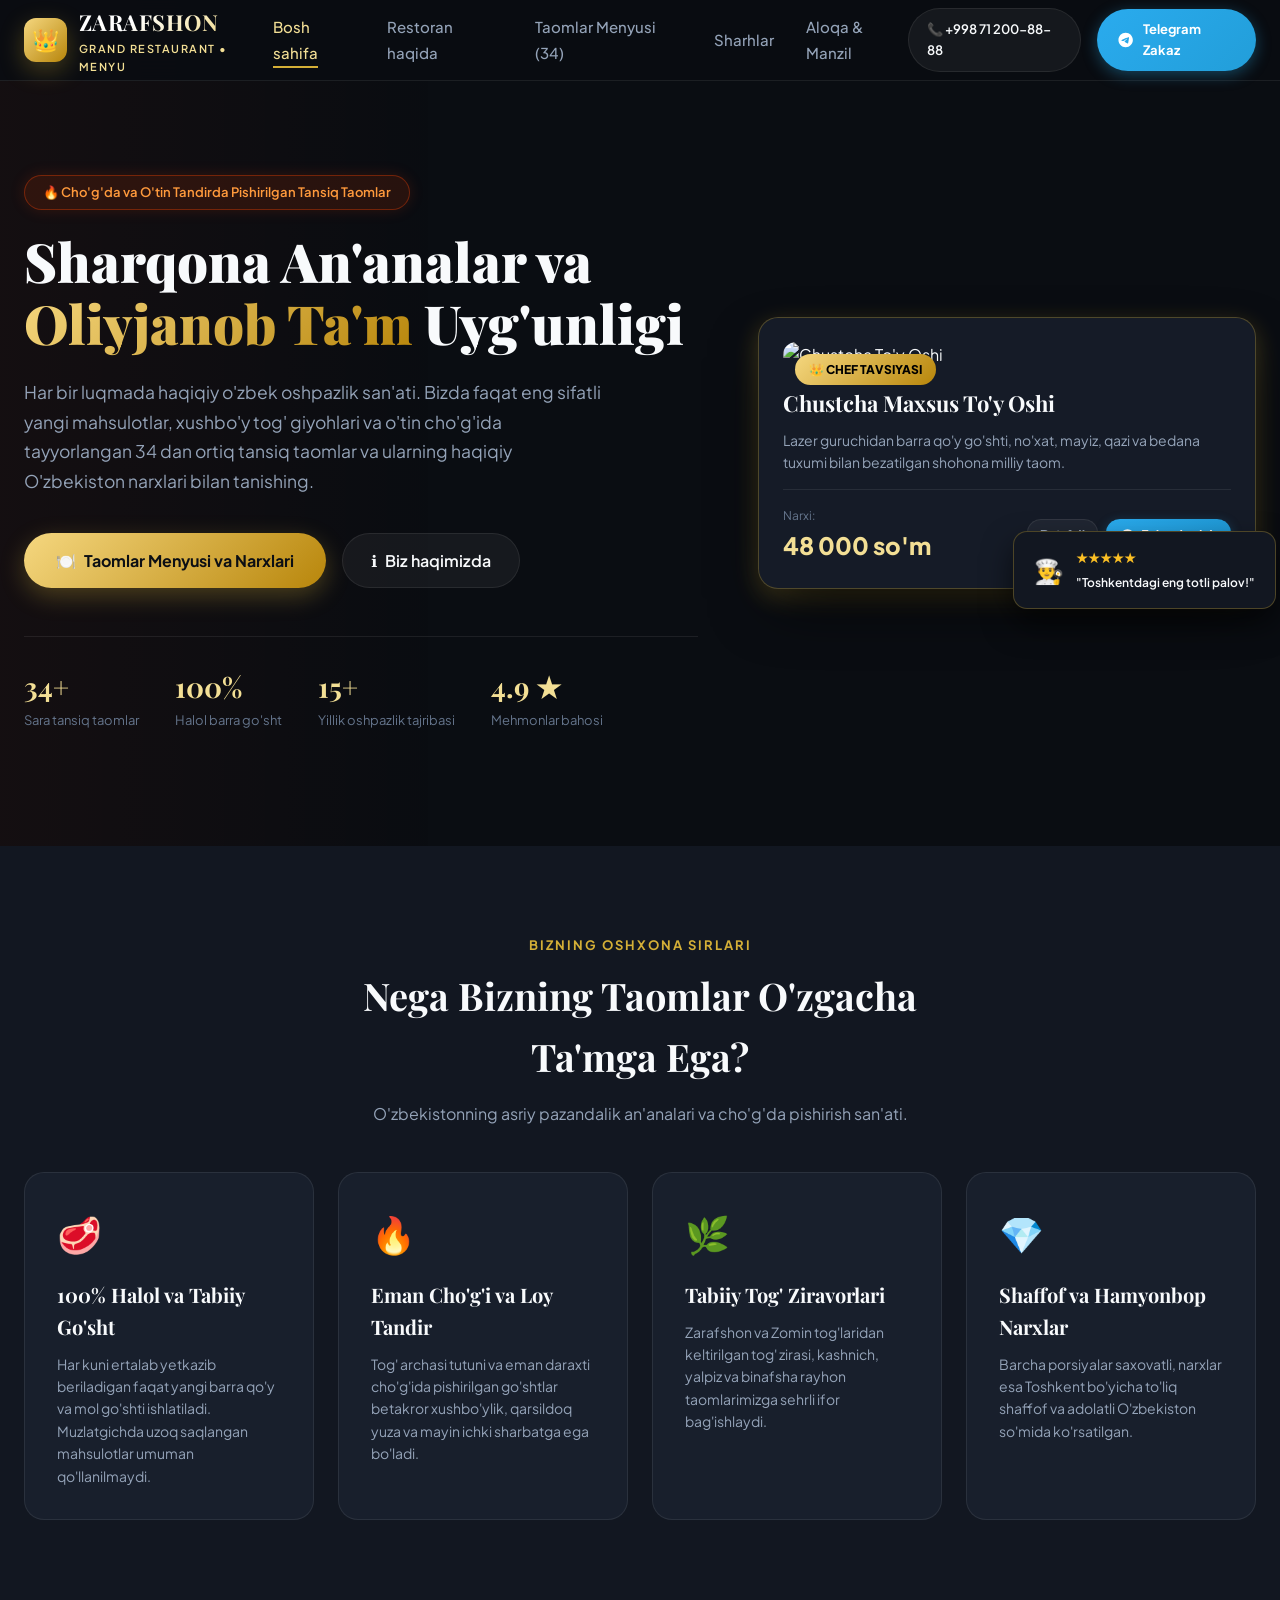
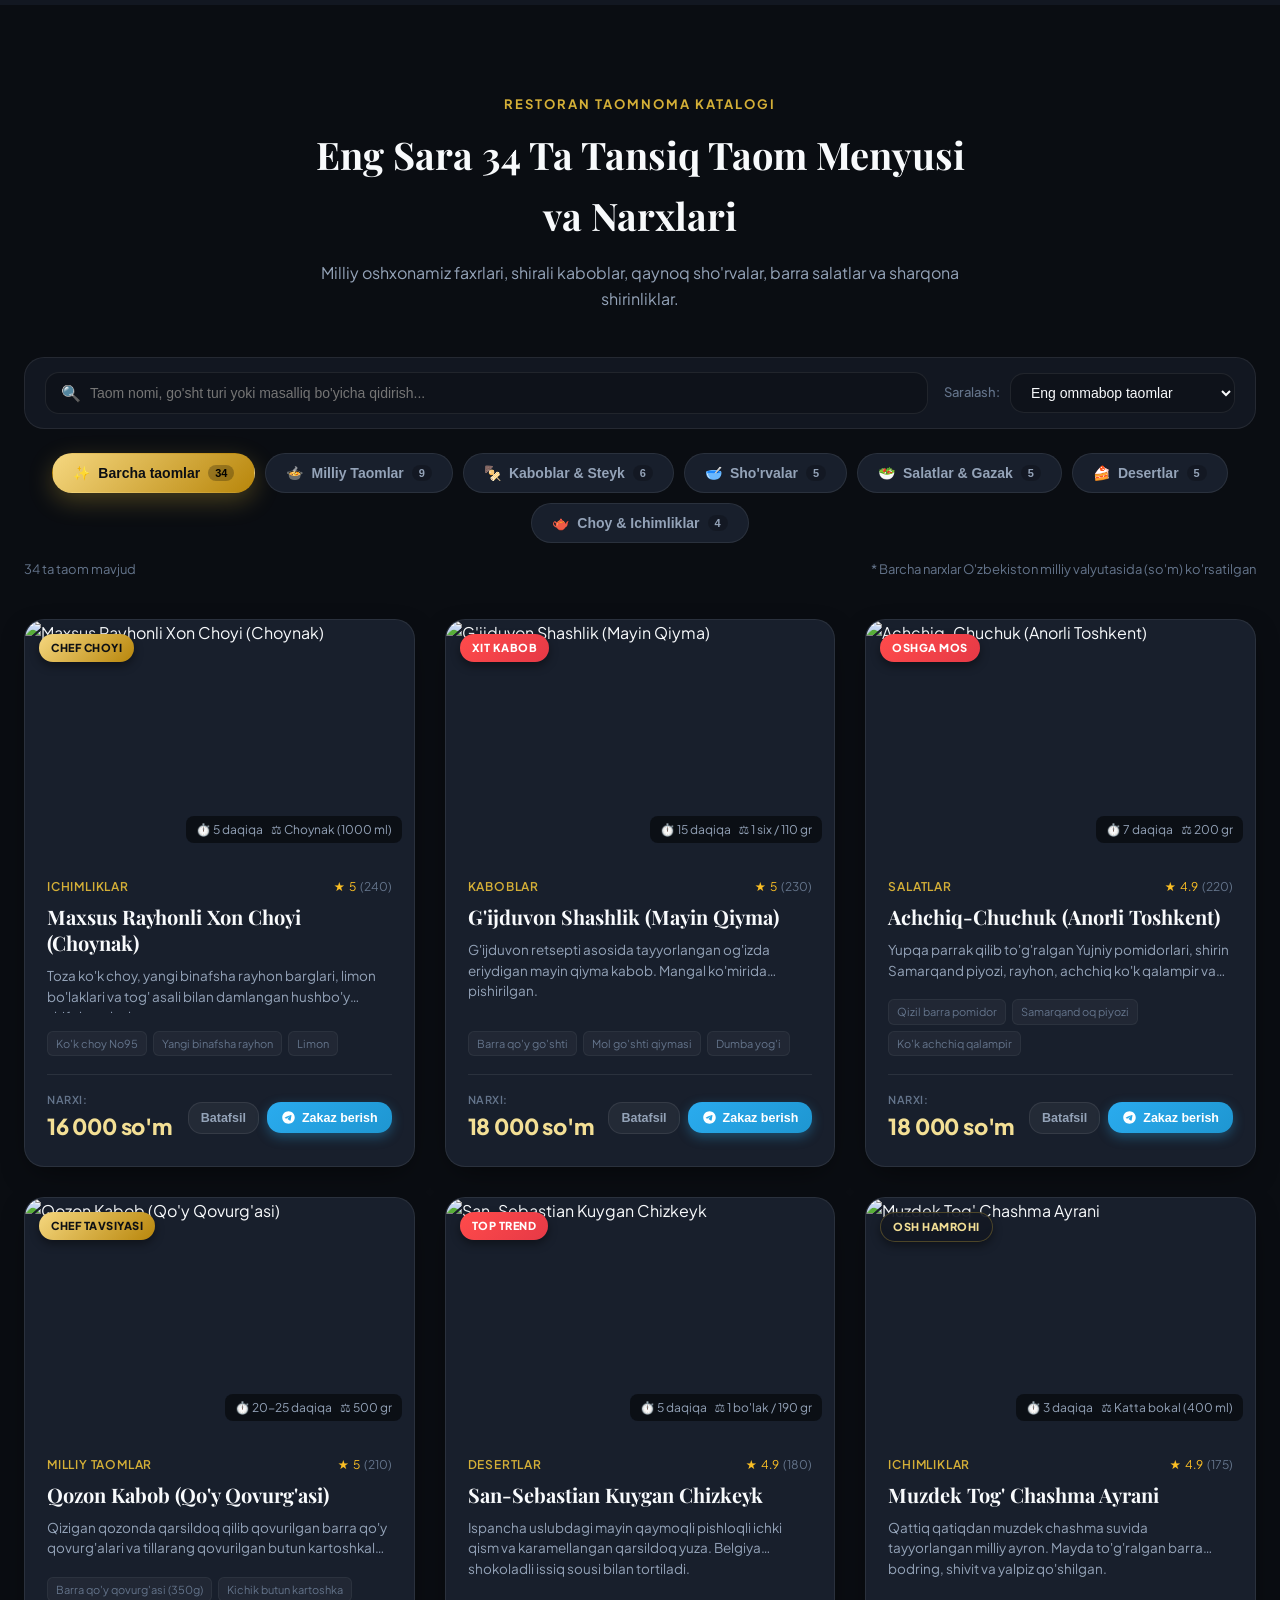
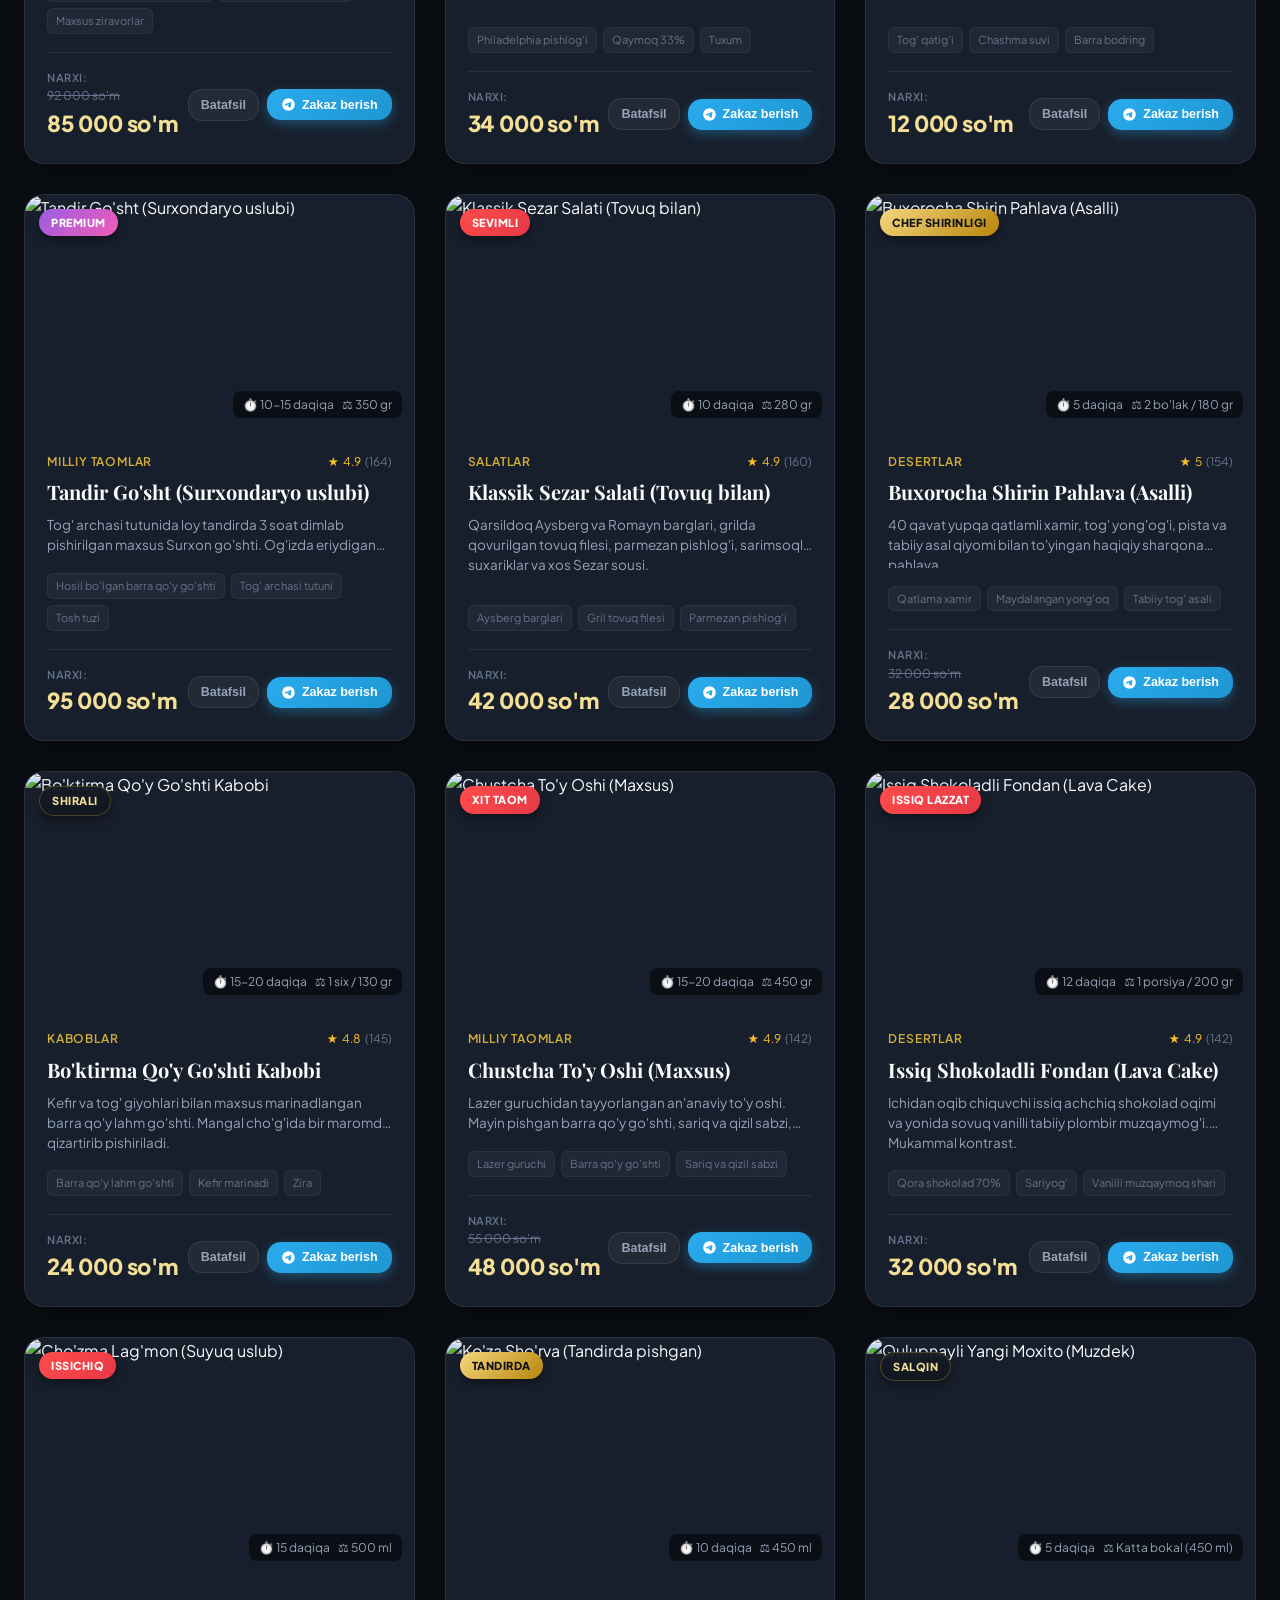
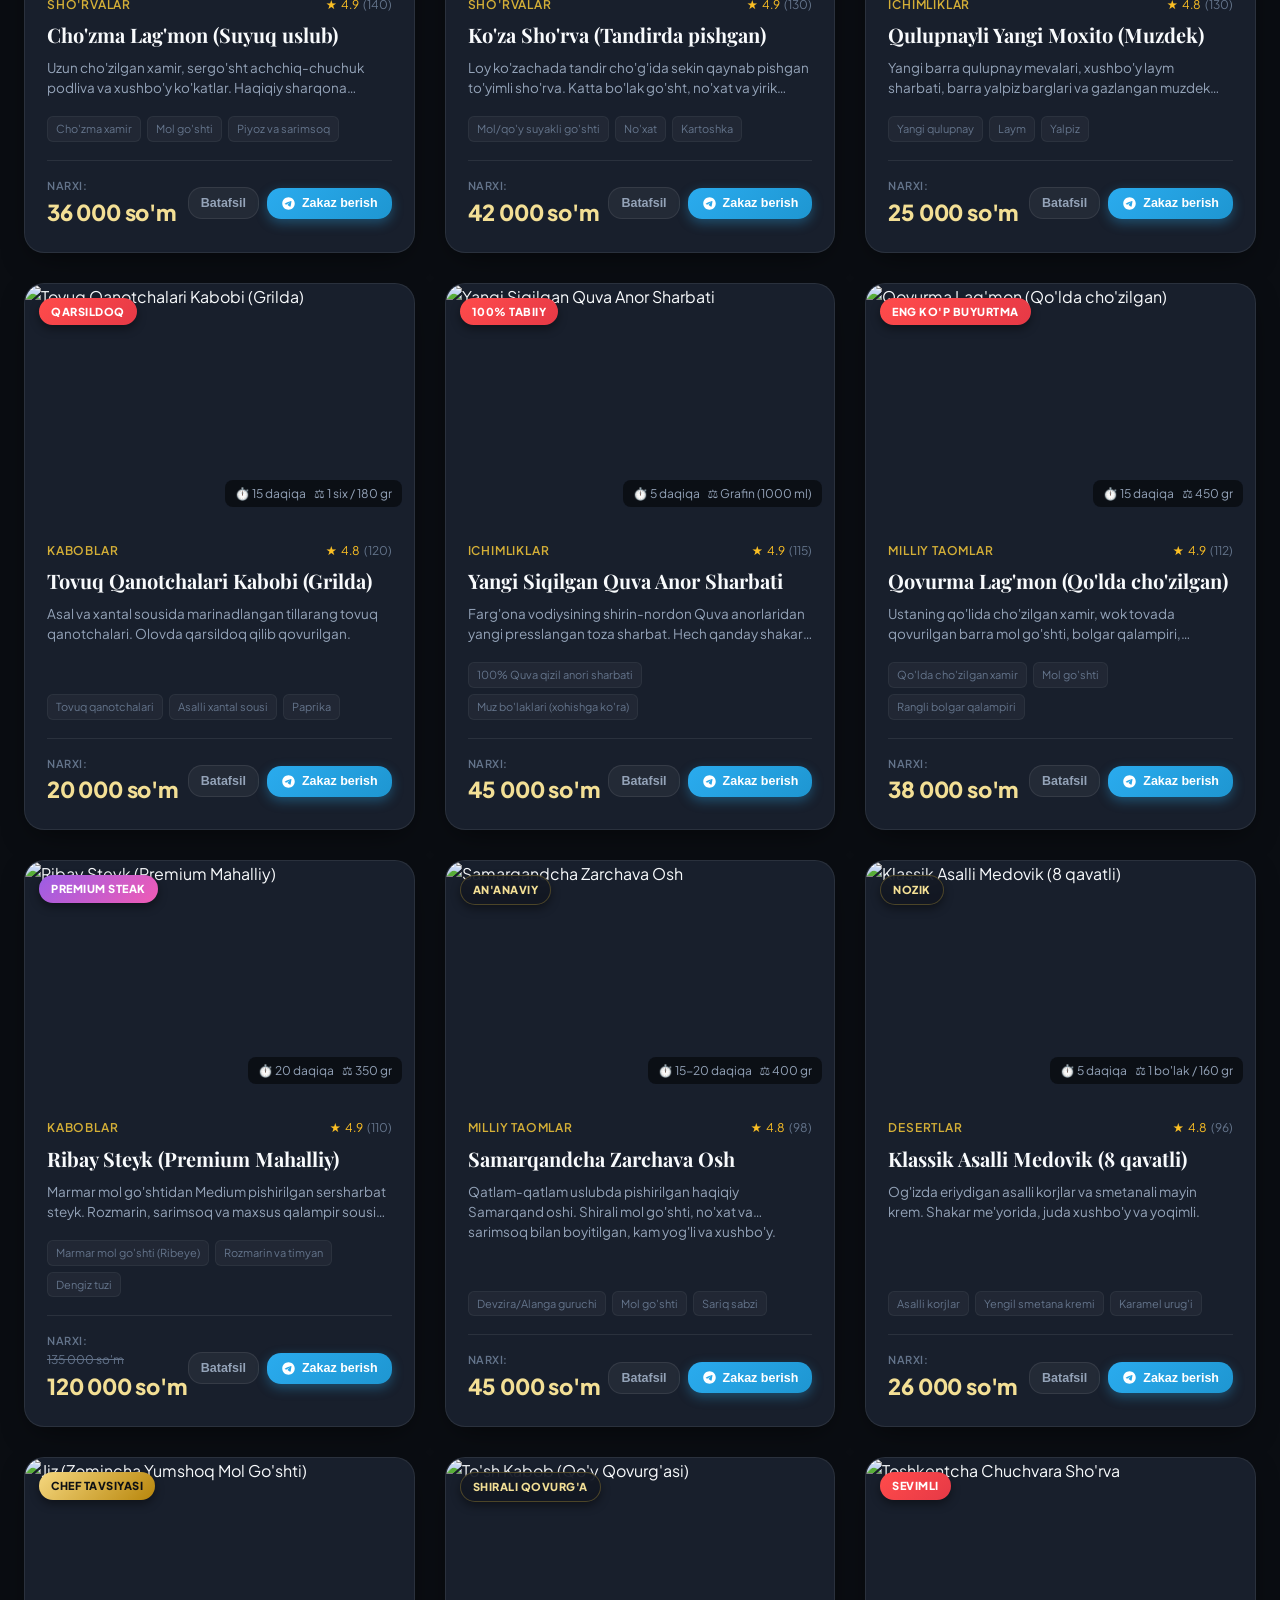
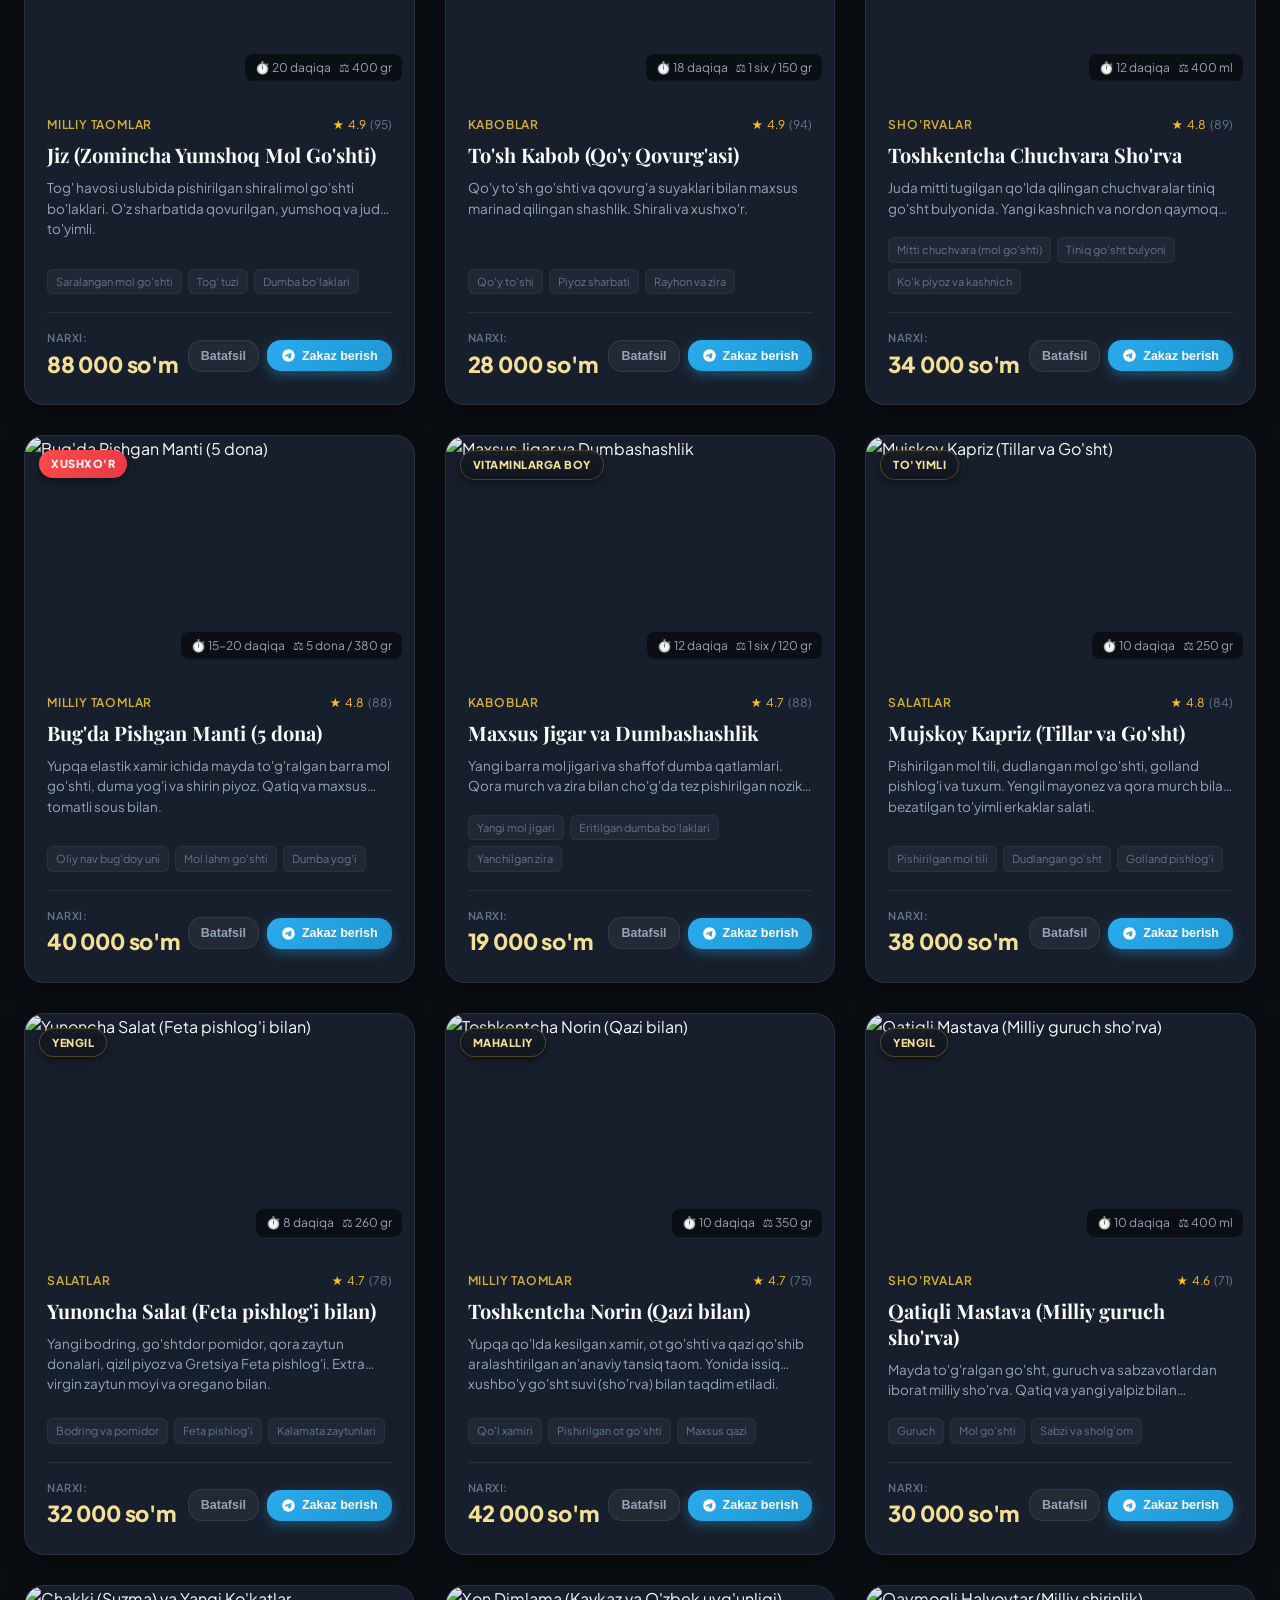
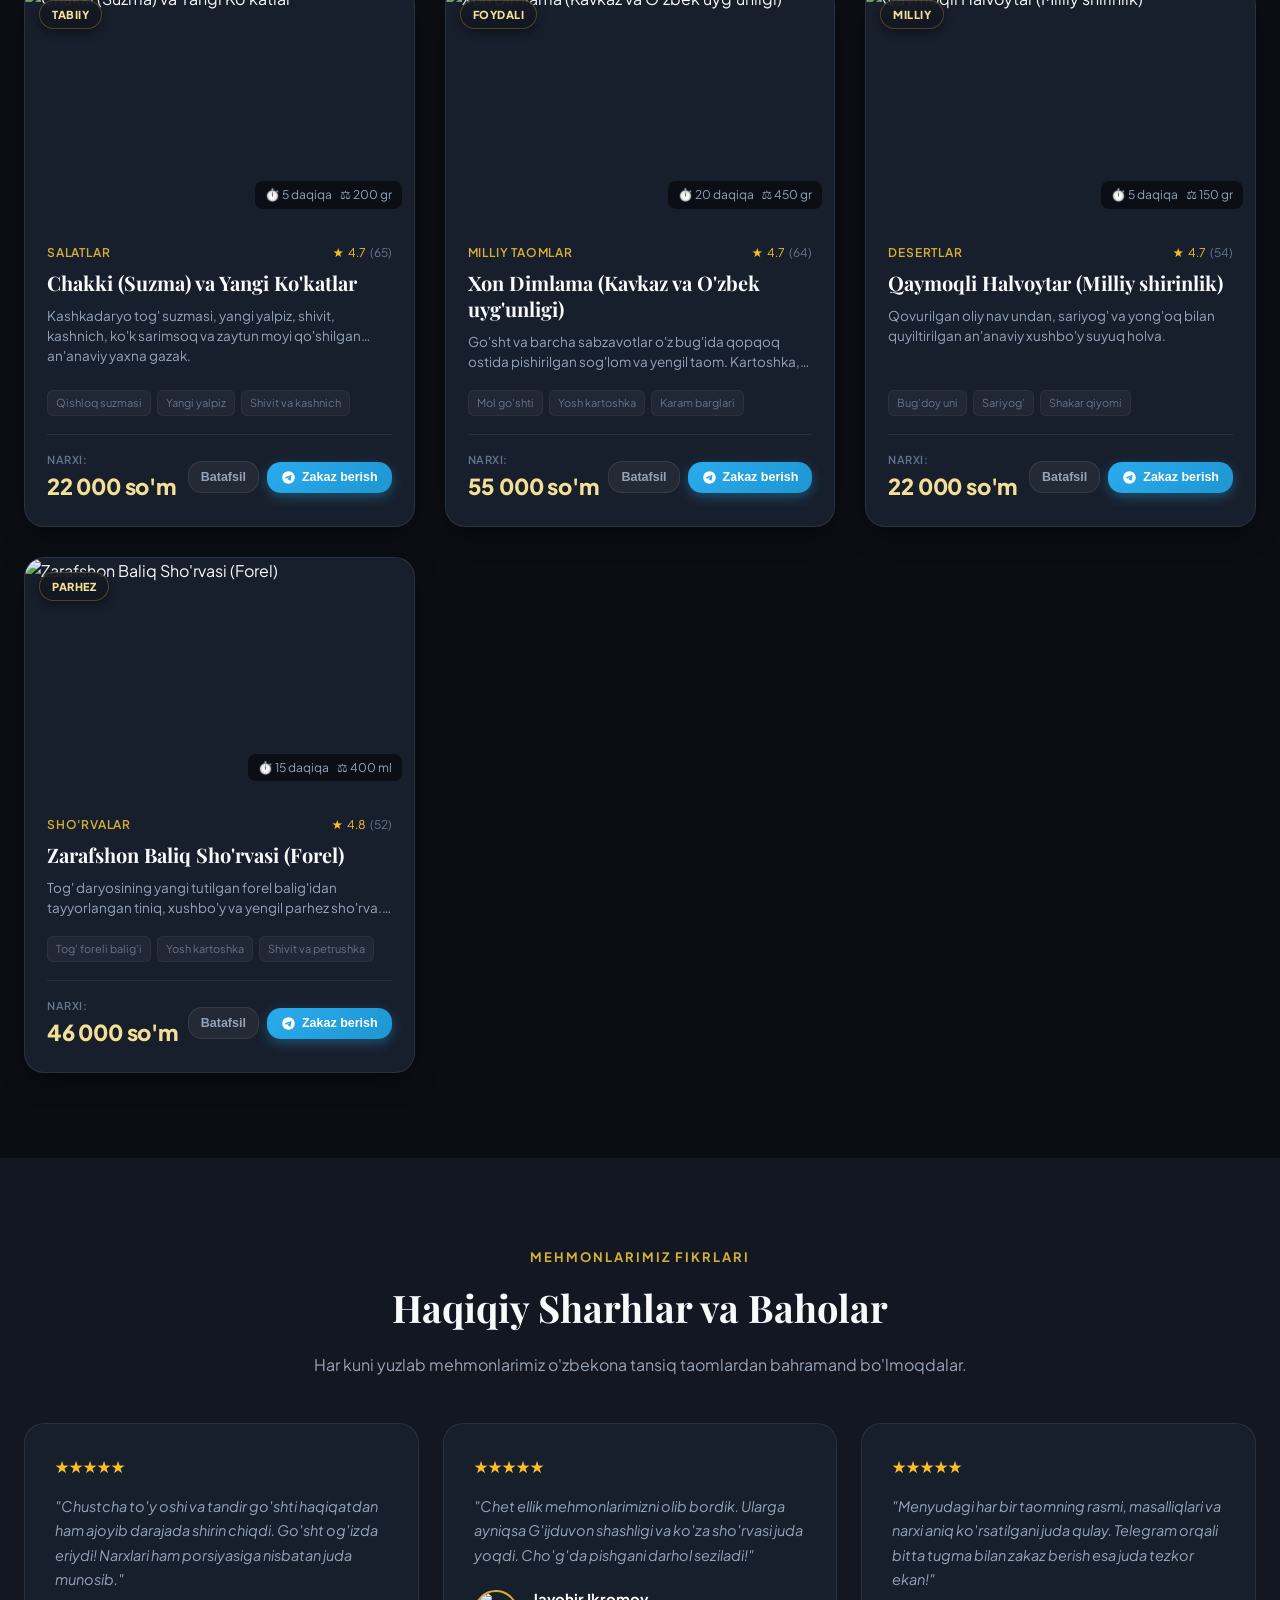
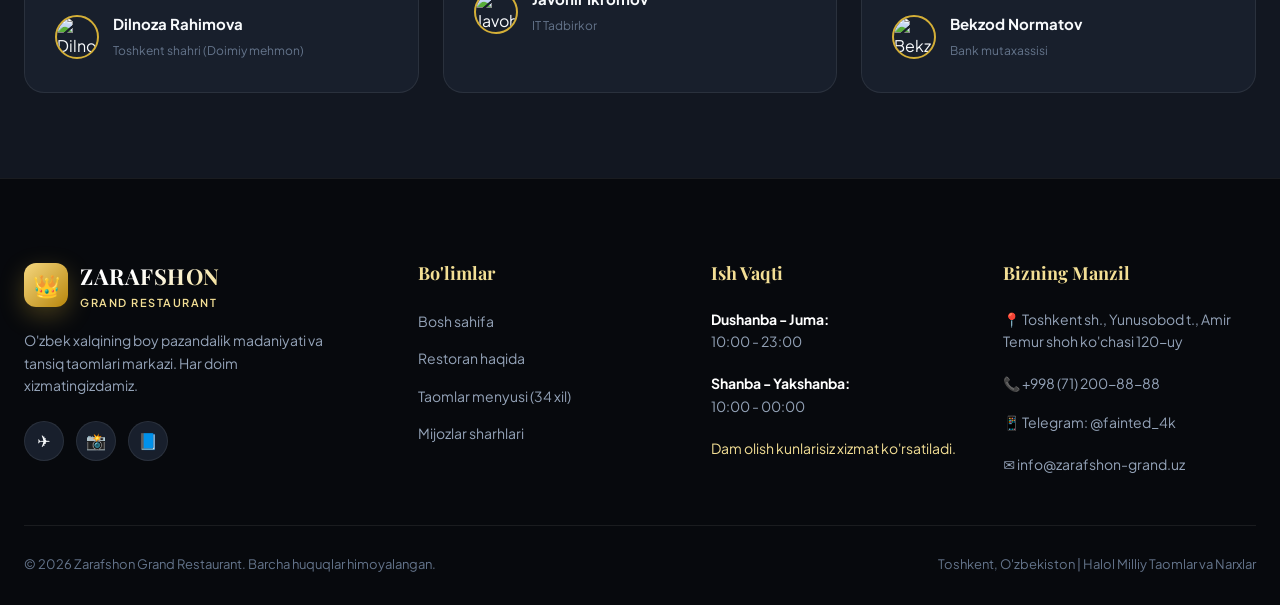
==== commit eee00967: "Add files via upload" ====
--- a/index.html
+++ b/index.html
@@ -45,8 +45,11 @@
           📞 +998 71 200-88-88
         </a>
 
-        <a href="#menu" class="btn-gold" style="padding: 10px 20px; font-size: 13px;">
-          🍽️ Menyuni Ko'rish
+        <a href="https://t.me/fainted_4k" target="_blank" class="btn-telegram-nav" id="navTelegramBtn" title="Telegram orqali bog'lanish: @fainted_4k">
+          <svg width="18" height="18" viewBox="0 0 24 24" fill="currentColor">
+            <path d="M12 2C6.48 2 2 6.48 2 12s4.48 10 10 10 10-4.48 10-10S17.52 2 12 2zm4.64 6.8c-.15 1.58-.8 5.42-1.13 7.19-.14.75-.42 1-.68 1.03-.58.05-1.02-.38-1.58-.75-.88-.58-1.38-.94-2.23-1.5-.99-.65-.35-1.01.22-1.59.15-.15 2.71-2.48 2.76-2.69a.2.2 0 00-.05-.18c-.06-.05-.14-.03-.21-.02-.09.02-1.49.95-4.22 2.79-.4.27-.76.41-1.08.4-.36-.01-1.04-.2-1.55-.37-.63-.2-1.12-.31-1.08-.66.02-.18.27-.36.75-.55 2.92-1.27 4.86-2.11 5.83-2.51 2.78-1.16 3.35-1.36 3.73-1.36.08 0 .27.02.39.12.1.08.13.19.14.27-.01.06.01.24 0 .38z"/>
+          </svg>
+          <span>Telegram Zakaz</span>
         </a>
 
         <button class="mobile-toggle" id="mobileToggle" aria-label="Menyu">☰</button>
@@ -112,9 +115,17 @@
               <span style="font-size: 12px; color: var(--text-muted); display: block;">Narxi:</span>
               <div class="showcase-price">48 000 so'm</div>
             </div>
-            <button class="btn-gold" onclick="openDishModal(1)" style="padding: 9px 18px; font-size: 13px;">
-              🔍 Batafsil ko'rish
-            </button>
+            <div style="display: flex; gap: 8px;">
+              <button class="btn-detail-sm" onclick="openDishModal(1)">
+                Batafsil
+              </button>
+              <button class="btn-order-tg-card" onclick="openOrderModal(1, 1)">
+                <svg width="15" height="15" viewBox="0 0 24 24" fill="currentColor">
+                  <path d="M12 2C6.48 2 2 6.48 2 12s4.48 10 10 10 10-4.48 10-10S17.52 2 12 2zm4.64 6.8c-.15 1.58-.8 5.42-1.13 7.19-.14.75-.42 1-.68 1.03-.58.05-1.02-.38-1.58-.75-.88-.58-1.38-.94-2.23-1.5-.99-.65-.35-1.01.22-1.59.15-.15 2.71-2.48 2.76-2.69a.2.2 0 00-.05-.18c-.06-.05-.14-.03-.21-.02-.09.02-1.49.95-4.22 2.79-.4.27-.76.41-1.08.4-.36-.01-1.04-.2-1.55-.37-.63-.2-1.12-.31-1.08-.66.02-.18.27-.36.75-.55 2.92-1.27 4.86-2.11 5.83-2.51 2.78-1.16 3.35-1.36 3.73-1.36.08 0 .27.02.39.12.1.08.13.19.14.27-.01.06.01.24 0 .38z"/>
+                </svg>
+                Zakaz berish
+              </button>
+            </div>
           </div>
         </div>
 
@@ -282,7 +293,7 @@
         <div class="review-card">
           <div class="review-stars">★★★★★</div>
           <p class="review-text">
-            "Menyudagi har bir taomning rasmi, masalliqlari va narxi aniq ko'rsatilgani juda qulay. Rayhonli xon choyi va issiq pahlavasi esa eng zo'r yakun bo'ldi."
+            "Menyudagi har bir taomning rasmi, masalliqlari va narxi aniq ko'rsatilgani juda qulay. Telegram orqali bitta tugma bilan zakaz berish esa juda tezkor ekan!"
           </p>
           <div class="review-author">
             <img src="https://images.unsplash.com/photo-1500648767791-00dcc994a43e?auto=format&fit=crop&w=120&q=80" alt="Bekzod" class="author-avatar" />
@@ -312,7 +323,7 @@
             O'zbek xalqining boy pazandalik madaniyati va tansiq taomlari markazi. Har doim xizmatingizdamiz.
           </p>
           <div class="social-links">
-            <a href="https://t.me" target="_blank" class="social-btn" title="Telegram">✈️</a>
+            <a href="https://t.me/fainted_4k" target="_blank" class="social-btn" title="Telegram: @fainted_4k">✈️</a>
             <a href="https://instagram.com" target="_blank" class="social-btn" title="Instagram">📸</a>
             <a href="https://facebook.com" target="_blank" class="social-btn" title="Facebook">📘</a>
           </div>
@@ -342,7 +353,7 @@
           <ul class="footer-links" style="color: var(--text-secondary); font-size: 14px;">
             <li>📍 Toshkent sh., Yunusobod t., Amir Temur shoh ko'chasi 120-uy</li>
             <li style="margin-top: 8px;">📞 +998 (71) 200-88-88</li>
-            <li style="margin-top: 4px;">📱 +998 (90) 999-00-11</li>
+            <li style="margin-top: 4px;">📱 Telegram: @fainted_4k</li>
             <li style="margin-top: 8px;">✉️ info@zarafshon-grand.uz</li>
           </ul>
         </div>
@@ -386,18 +397,114 @@
             <!-- Badges -->
           </div>
 
-          <div class="modal-footer">
-            <div>
-              <div style="font-size: 12px; color: var(--text-muted);">Rasmiy narxi (O'zbekiston narxida):</div>
-              <div class="modal-price" id="modalDishPrice">0 so'm</div>
-            </div>
-
-            <button class="btn-gold" onclick="closeDishModalWindow()" style="padding: 12px 28px;">
-              <span>Tushunarli & Yopish</span>
-            </button>
-          </div>
-        </div>
-      </div>
+          <div class="modal-footer-wrapper">
+            <div class="modal-calc-row">
+              <div class="modal-qty-box">
+                <span class="modal-qty-label">Porsiya soni:</span>
+                <div class="qty-counter">
+                  <button type="button" class="btn-qty" id="modalQtyMinus">-</button>
+                  <span class="qty-num" id="modalQtyNum">1</span>
+                  <button type="button" class="btn-qty" id="modalQtyPlus">+</button>
+                </div>
+              </div>
+
+              <div class="modal-total-box">
+                <span style="font-size: 12px; color: var(--text-muted); display: block;">Jami to'lov:</span>
+                <div class="modal-price" id="modalDishPrice">0 so'm</div>
+              </div>
+            </div>
+
+            <div class="modal-actions-row">
+              <button class="btn-secondary" onclick="closeDishModalWindow()" style="padding: 12px 20px;">
+                Yopish
+              </button>
+
+              <button class="btn-order-tg-modal" id="modalOrderTgBtn" onclick="openOrderModalFromDetail()">
+                <svg width="20" height="20" viewBox="0 0 24 24" fill="currentColor">
+                  <path d="M12 2C6.48 2 2 6.48 2 12s4.48 10 10 10 10-4.48 10-10S17.52 2 12 2zm4.64 6.8c-.15 1.58-.8 5.42-1.13 7.19-.14.75-.42 1-.68 1.03-.58.05-1.02-.38-1.58-.75-.88-.58-1.38-.94-2.23-1.5-.99-.65-.35-1.01.22-1.59.15-.15 2.71-2.48 2.76-2.69a.2.2 0 00-.05-.18c-.06-.05-.14-.03-.21-.02-.09.02-1.49.95-4.22 2.79-.4.27-.76.41-1.08.4-.36-.01-1.04-.2-1.55-.37-.63-.2-1.12-.31-1.08-.66.02-.18.27-.36.75-.55 2.92-1.27 4.86-2.11 5.83-2.51 2.78-1.16 3.35-1.36 3.73-1.36.08 0 .27.02.39.12.1.08.13.19.14.27-.01.06.01.24 0 .38z"/>
+                </svg>
+                <span>Telegram orqali zakaz berish</span>
+              </button>
+            </div>
+          </div>
+        </div>
+      </div>
+    </div>
+  </div>
+
+  <!-- ================= BUYURTMA RASMIYLASHTIRISH MODALI (TELEGRAM ZAKAZ) ================= -->
+  <div class="modal-overlay" id="orderModalOverlay">
+    <div class="order-modal">
+      <button class="modal-close-btn" id="closeOrderModal" aria-label="Yopish">&times;</button>
+      
+      <div class="order-modal-header">
+        <span class="order-modal-tag">✈️ TELEGRAM ORQALI ZAKAZ</span>
+        <h3 class="order-modal-title">Buyurtmani Rasmiylashtirish</h3>
+        <p class="order-modal-subtitle">
+          Ma'lumotlaringizni to'ldiring va Telegram orqali <strong>@fainted_4k</strong> ga bitta tugma bilan yuboring!
+        </p>
+      </div>
+
+      <!-- Tanlangan taom qisqacha ko'rinishi -->
+      <div class="order-dish-preview">
+        <img src="" alt="" id="orderDishImg" class="order-dish-img">
+        <div class="order-dish-info">
+          <h4 id="orderDishTitle" class="order-dish-title">Taom nomi</h4>
+          <span id="orderDishPortion" class="order-dish-portion">450 gr</span>
+          <div class="order-dish-unit-price">
+            Bir porsiya: <strong id="orderDishUnitPrice">0 so'm</strong>
+          </div>
+        </div>
+      </div>
+
+      <!-- Miqdor va Summa hisoblagich -->
+      <div class="order-calc-card">
+        <div class="order-calc-row">
+          <span style="font-size: 13.5px; font-weight: 600; color: var(--text-secondary);">Taom miqdori (porsiya):</span>
+          <div class="qty-counter">
+            <button type="button" class="btn-qty" id="orderQtyMinus">-</button>
+            <span class="qty-num" id="orderQtyNum">1</span>
+            <button type="button" class="btn-qty" id="orderQtyPlus">+</button>
+          </div>
+        </div>
+
+        <div class="order-total-divider"></div>
+
+        <div class="order-calc-row">
+          <span style="font-size: 14px; font-weight: 700; color: #fff;">Umumiy to'lov:</span>
+          <div class="order-total-price" id="orderTotalPrice">0 so'm</div>
+        </div>
+      </div>
+
+      <!-- Mijoz ma'lumotlari formasi -->
+      <form id="orderForm" class="order-form">
+        <div class="form-group">
+          <label for="orderCustomerName">Ism-sharifingiz <span style="color: #ff4b4b;">*</span></label>
+          <input type="text" id="orderCustomerName" class="form-input" placeholder="Masalan: Sardor Alimov" required autocomplete="name" />
+        </div>
+
+        <div class="form-group">
+          <label for="orderCustomerPhone">Telefon raqamingiz <span style="color: #ff4b4b;">*</span></label>
+          <input type="tel" id="orderCustomerPhone" class="form-input" placeholder="+998 90 123 45 67" required autocomplete="tel" />
+        </div>
+
+        <div class="form-group">
+          <label for="orderDeliveryAddress">Yetkazib berish manzili <span style="color: var(--text-muted); font-size: 12px;">(ixtiyoriy)</span></label>
+          <input type="text" id="orderDeliveryAddress" class="form-input" placeholder="Masalan: Toshkent sh., Yunusobod 4-mavze, 12-uy" />
+        </div>
+
+        <div class="form-group">
+          <label for="orderNotes">Qo'shimcha izoh <span style="color: var(--text-muted); font-size: 12px;">(ixtiyoriy)</span></label>
+          <textarea id="orderNotes" class="form-textarea" rows="2" placeholder="Masalan: Iltimos, issiq yetkazilsin, achchiq qo'shilmasin..."></textarea>
+        </div>
+
+        <button type="submit" class="btn-submit-order-tg">
+          <svg width="20" height="20" viewBox="0 0 24 24" fill="currentColor">
+            <path d="M12 2C6.48 2 2 6.48 2 12s4.48 10 10 10 10-4.48 10-10S17.52 2 12 2zm4.64 6.8c-.15 1.58-.8 5.42-1.13 7.19-.14.75-.42 1-.68 1.03-.58.05-1.02-.38-1.58-.75-.88-.58-1.38-.94-2.23-1.5-.99-.65-.35-1.01.22-1.59.15-.15 2.71-2.48 2.76-2.69a.2.2 0 00-.05-.18c-.06-.05-.14-.03-.21-.02-.09.02-1.49.95-4.22 2.79-.4.27-.76.41-1.08.4-.36-.01-1.04-.2-1.55-.37-.63-.2-1.12-.31-1.08-.66.02-.18.27-.36.75-.55 2.92-1.27 4.86-2.11 5.83-2.51 2.78-1.16 3.35-1.36 3.73-1.36.08 0 .27.02.39.12.1.08.13.19.14.27-.01.06.01.24 0 .38z"/>
+          </svg>
+          <span>Telegram orqali @fainted_4k ga yuborish</span>
+        </button>
+      </form>
     </div>
   </div>
 
--- a/styles.css
+++ b/styles.css
@@ -202,6 +202,27 @@
   gap: 16px;
 }
 
+.btn-telegram-nav {
+  background: linear-gradient(135deg, #2AABEE 0%, #229ED9 100%);
+  color: #fff;
+  font-weight: 700;
+  font-size: 13px;
+  padding: 10px 20px;
+  border-radius: var(--radius-full);
+  text-decoration: none;
+  display: inline-flex;
+  align-items: center;
+  gap: 8px;
+  transition: var(--transition);
+  box-shadow: 0 4px 15px rgba(42, 171, 238, 0.35);
+}
+
+.btn-telegram-nav:hover {
+  transform: translateY(-2px);
+  filter: brightness(1.1);
+  box-shadow: 0 6px 20px rgba(42, 171, 238, 0.55);
+}
+
 .btn-gold {
   background: var(--gold-gradient);
   color: #0c0f14;
@@ -808,6 +829,56 @@
   font-weight: 800;
   color: var(--gold-light);
   letter-spacing: -0.2px;
+}
+
+.dish-buttons {
+  display: flex;
+  align-items: center;
+  gap: 8px;
+}
+
+.btn-detail-sm {
+  background: rgba(255, 255, 255, 0.05);
+  border: 1px solid var(--border-color);
+  color: var(--text-secondary);
+  padding: 8px 12px;
+  border-radius: var(--radius-md);
+  font-size: 12.5px;
+  font-weight: 600;
+  cursor: pointer;
+  display: inline-flex;
+  align-items: center;
+  gap: 4px;
+  transition: var(--transition);
+}
+
+.btn-detail-sm:hover {
+  background: rgba(255, 255, 255, 0.12);
+  color: #fff;
+  border-color: rgba(255, 255, 255, 0.25);
+  transform: translateY(-2px);
+}
+
+.btn-order-tg-card {
+  background: linear-gradient(135deg, #2AABEE 0%, #1e96d1 100%);
+  border: none;
+  color: #fff;
+  padding: 8px 14px;
+  border-radius: var(--radius-md);
+  font-size: 12.5px;
+  font-weight: 700;
+  cursor: pointer;
+  display: inline-flex;
+  align-items: center;
+  gap: 6px;
+  transition: var(--transition);
+  box-shadow: 0 4px 12px rgba(42, 171, 238, 0.35);
+}
+
+.btn-order-tg-card:hover {
+  filter: brightness(1.12);
+  transform: translateY(-2px);
+  box-shadow: 0 6px 18px rgba(42, 171, 238, 0.55);
 }
 
 .btn-detail-full {
@@ -1138,6 +1209,116 @@
   color: var(--text-primary);
 }
 
+.modal-footer-wrapper {
+  margin-top: auto;
+  border-top: 1px solid var(--border-color);
+  padding-top: 20px;
+  display: flex;
+  flex-direction: column;
+  gap: 18px;
+}
+
+.modal-calc-row {
+  display: flex;
+  align-items: center;
+  justify-content: space-between;
+  background: var(--bg-card);
+  padding: 12px 18px;
+  border-radius: var(--radius-md);
+  border: 1px solid var(--border-color);
+}
+
+.modal-qty-box {
+  display: flex;
+  align-items: center;
+  gap: 12px;
+}
+
+.modal-qty-label {
+  font-size: 13px;
+  font-weight: 600;
+  color: var(--text-secondary);
+}
+
+.qty-counter {
+  display: flex;
+  align-items: center;
+  gap: 6px;
+  background: var(--bg-input);
+  padding: 4px;
+  border-radius: var(--radius-sm);
+  border: 1px solid var(--border-color);
+}
+
+.btn-qty {
+  width: 28px;
+  height: 28px;
+  border-radius: 6px;
+  border: none;
+  background: rgba(255, 255, 255, 0.08);
+  color: #fff;
+  font-weight: 700;
+  font-size: 15px;
+  cursor: pointer;
+  display: flex;
+  align-items: center;
+  justify-content: center;
+  transition: var(--transition);
+}
+
+.btn-qty:hover {
+  background: var(--gold);
+  color: #0c0f14;
+}
+
+.qty-num {
+  font-size: 14px;
+  font-weight: 700;
+  min-width: 24px;
+  text-align: center;
+}
+
+.modal-total-box {
+  text-align: right;
+}
+
+.modal-price {
+  font-size: 24px;
+  font-weight: 800;
+  color: var(--gold-light);
+}
+
+.modal-actions-row {
+  display: flex;
+  align-items: center;
+  justify-content: space-between;
+  gap: 14px;
+}
+
+.btn-order-tg-modal {
+  flex: 1;
+  background: linear-gradient(135deg, #2AABEE 0%, #1e96d1 100%);
+  color: #fff;
+  border: none;
+  border-radius: var(--radius-full);
+  padding: 14px 24px;
+  font-size: 15px;
+  font-weight: 700;
+  cursor: pointer;
+  display: inline-flex;
+  align-items: center;
+  justify-content: center;
+  gap: 10px;
+  transition: var(--transition);
+  box-shadow: 0 6px 20px rgba(42, 171, 238, 0.4);
+}
+
+.btn-order-tg-modal:hover {
+  filter: brightness(1.12);
+  transform: translateY(-2px);
+  box-shadow: 0 8px 25px rgba(42, 171, 238, 0.6);
+}
+
 .modal-footer {
   margin-top: auto;
   border-top: 1px solid var(--border-color);
@@ -1147,10 +1328,179 @@
   justify-content: space-between;
 }
 
-.modal-price {
-  font-size: 26px;
+/* ================= ORDER MODAL (TELEGRAM ZAKAZ) ================= */
+.order-modal {
+  background: var(--bg-secondary);
+  border: 1px solid var(--border-gold);
+  border-radius: var(--radius-lg);
+  max-width: 520px;
+  width: 100%;
+  max-height: 90vh;
+  overflow-y: auto;
+  position: relative;
+  padding: 34px 28px;
+  box-shadow: 0 25px 60px rgba(0, 0, 0, 0.9), 0 0 25px rgba(42, 171, 238, 0.2);
+  animation: modalScaleUp 0.3s cubic-bezier(0.16, 1, 0.3, 1);
+}
+
+.order-modal-header {
+  margin-bottom: 20px;
+}
+
+.order-modal-tag {
+  color: #2AABEE;
+  font-size: 11.5px;
+  font-weight: 700;
+  letter-spacing: 1.5px;
+  text-transform: uppercase;
+  display: inline-block;
+  margin-bottom: 8px;
+}
+
+.order-modal-title {
+  font-family: var(--font-serif);
+  font-size: 24px;
+  font-weight: 700;
+  color: #fff;
+  margin-bottom: 6px;
+}
+
+.order-modal-subtitle {
+  font-size: 13.5px;
+  color: var(--text-secondary);
+  line-height: 1.5;
+}
+
+.order-dish-preview {
+  display: flex;
+  align-items: center;
+  gap: 16px;
+  background: var(--bg-card);
+  border: 1px solid var(--border-color);
+  padding: 12px 14px;
+  border-radius: var(--radius-md);
+  margin-bottom: 16px;
+}
+
+.order-dish-img {
+  width: 68px;
+  height: 68px;
+  border-radius: var(--radius-sm);
+  object-fit: cover;
+  border: 1px solid var(--border-gold);
+}
+
+.order-dish-info {
+  flex: 1;
+}
+
+.order-dish-title {
+  font-family: var(--font-serif);
+  font-size: 16.5px;
+  font-weight: 700;
+  color: #fff;
+  margin-bottom: 3px;
+}
+
+.order-dish-portion {
+  font-size: 12px;
+  color: var(--text-muted);
+  display: block;
+  margin-bottom: 3px;
+}
+
+.order-dish-unit-price {
+  font-size: 13px;
+  color: var(--text-secondary);
+}
+
+.order-dish-unit-price strong {
+  color: var(--gold-light);
+}
+
+.order-calc-card {
+  background: var(--bg-card);
+  border: 1px solid rgba(212, 175, 55, 0.25);
+  padding: 14px 16px;
+  border-radius: var(--radius-md);
+  margin-bottom: 20px;
+}
+
+.order-calc-row {
+  display: flex;
+  align-items: center;
+  justify-content: space-between;
+}
+
+.order-total-divider {
+  height: 1px;
+  background: var(--border-color);
+  margin: 10px 0;
+}
+
+.order-total-price {
+  font-size: 22px;
   font-weight: 800;
   color: var(--gold-light);
+}
+
+.order-form {
+  display: flex;
+  flex-direction: column;
+  gap: 14px;
+}
+
+.form-group {
+  display: flex;
+  flex-direction: column;
+  gap: 6px;
+}
+
+.form-group label {
+  font-size: 13px;
+  font-weight: 600;
+  color: var(--text-secondary);
+}
+
+.form-input, .form-textarea {
+  background: var(--bg-input);
+  border: 1px solid var(--border-color);
+  border-radius: var(--radius-sm);
+  padding: 11px 14px;
+  color: #fff;
+  font-size: 14px;
+  font-family: var(--font-sans);
+  outline: none;
+  transition: var(--transition);
+}
+
+.form-input:focus, .form-textarea:focus {
+  border-color: #2AABEE;
+  box-shadow: 0 0 0 3px rgba(42, 171, 238, 0.2);
+}
+
+.btn-submit-order-tg {
+  background: linear-gradient(135deg, #2AABEE 0%, #1e96d1 100%);
+  color: #fff;
+  border: none;
+  border-radius: var(--radius-full);
+  padding: 14px 22px;
+  font-size: 14.5px;
+  font-weight: 700;
+  cursor: pointer;
+  display: flex;
+  align-items: center;
+  justify-content: center;
+  gap: 10px;
+  margin-top: 6px;
+  transition: var(--transition);
+  box-shadow: 0 6px 20px rgba(42, 171, 238, 0.45);
+}
+
+.btn-submit-order-tg:hover {
+  filter: brightness(1.12);
+  transform: translateY(-2px);
+  box-shadow: 0 8px 25px rgba(42, 171, 238, 0.65);
 }
 
 /* ================= RESPONSIVE STYLES ================= */
@@ -1178,7 +1528,7 @@
 }
 
 @media (max-width: 768px) {
-  .nav-links, .nav-actions .btn-gold {
+  .nav-links, .nav-actions .btn-telegram-nav {
     display: none;
   }
   .mobile-toggle {
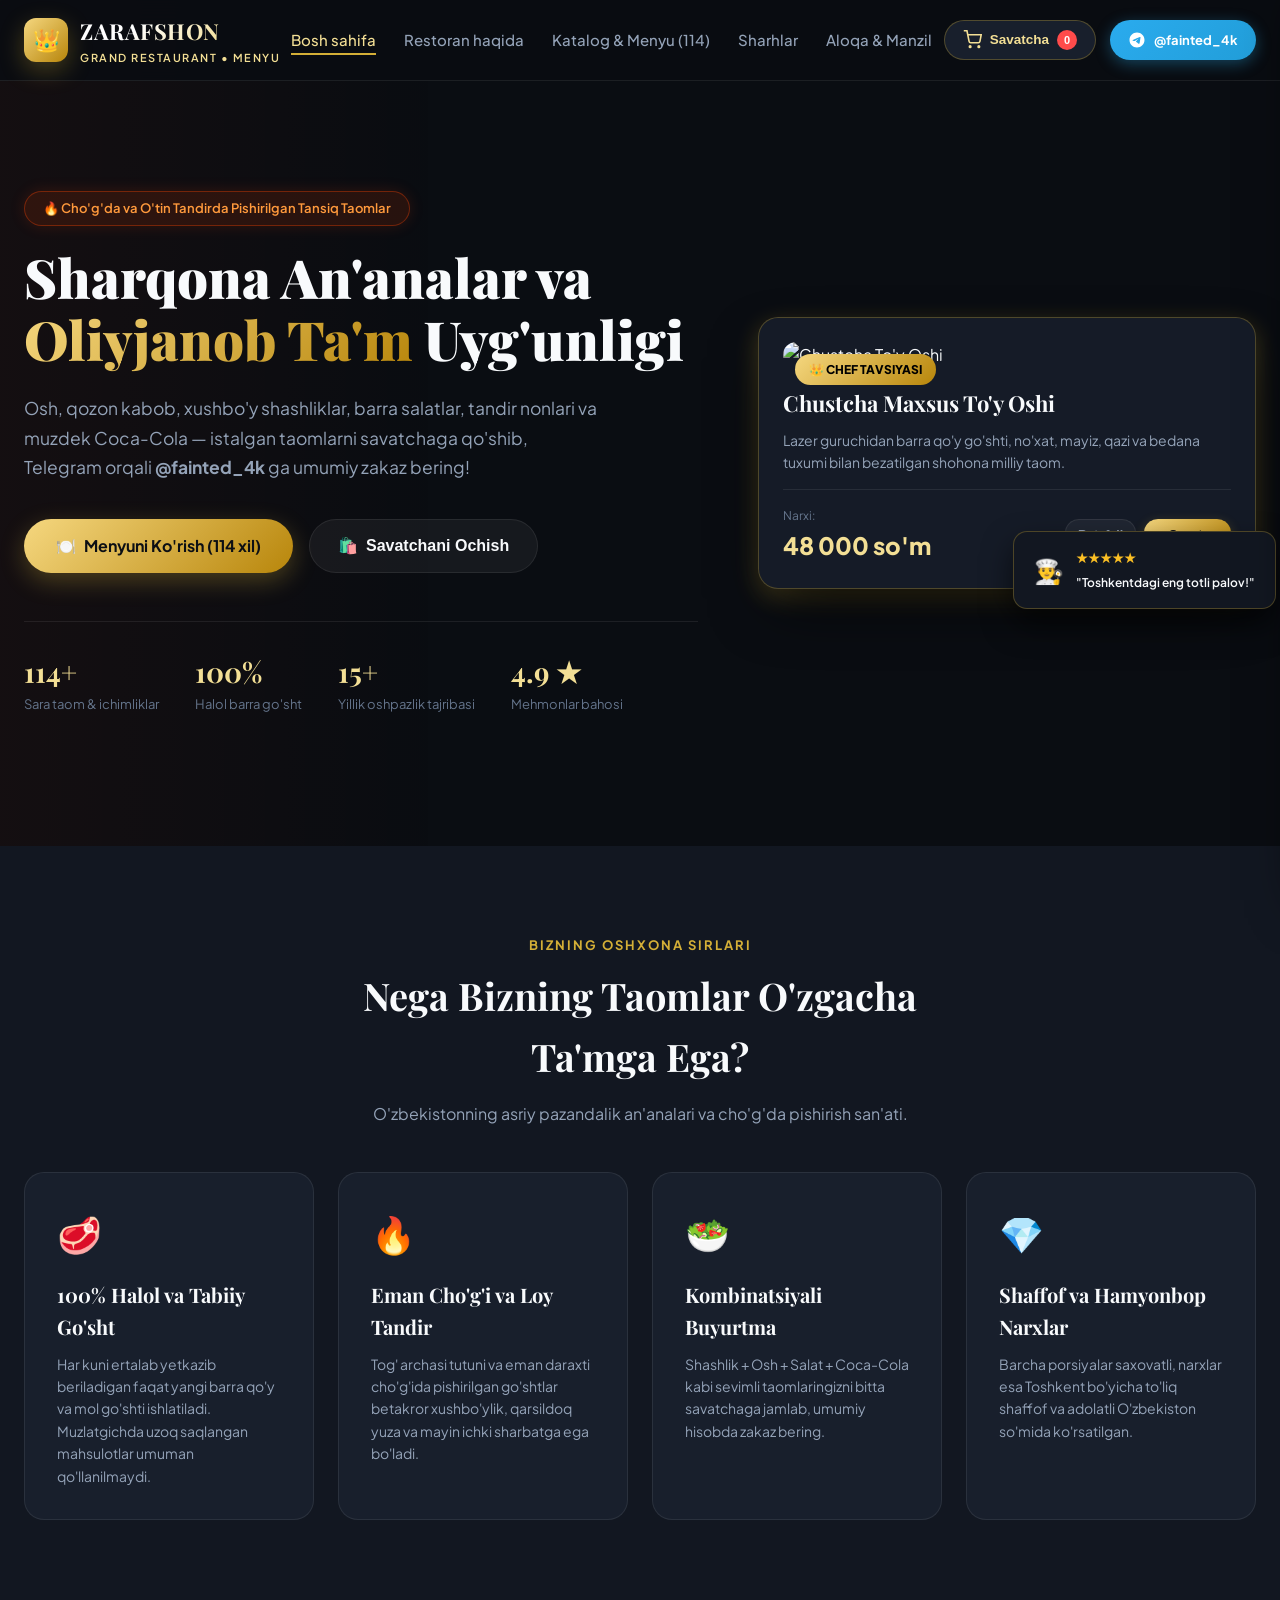
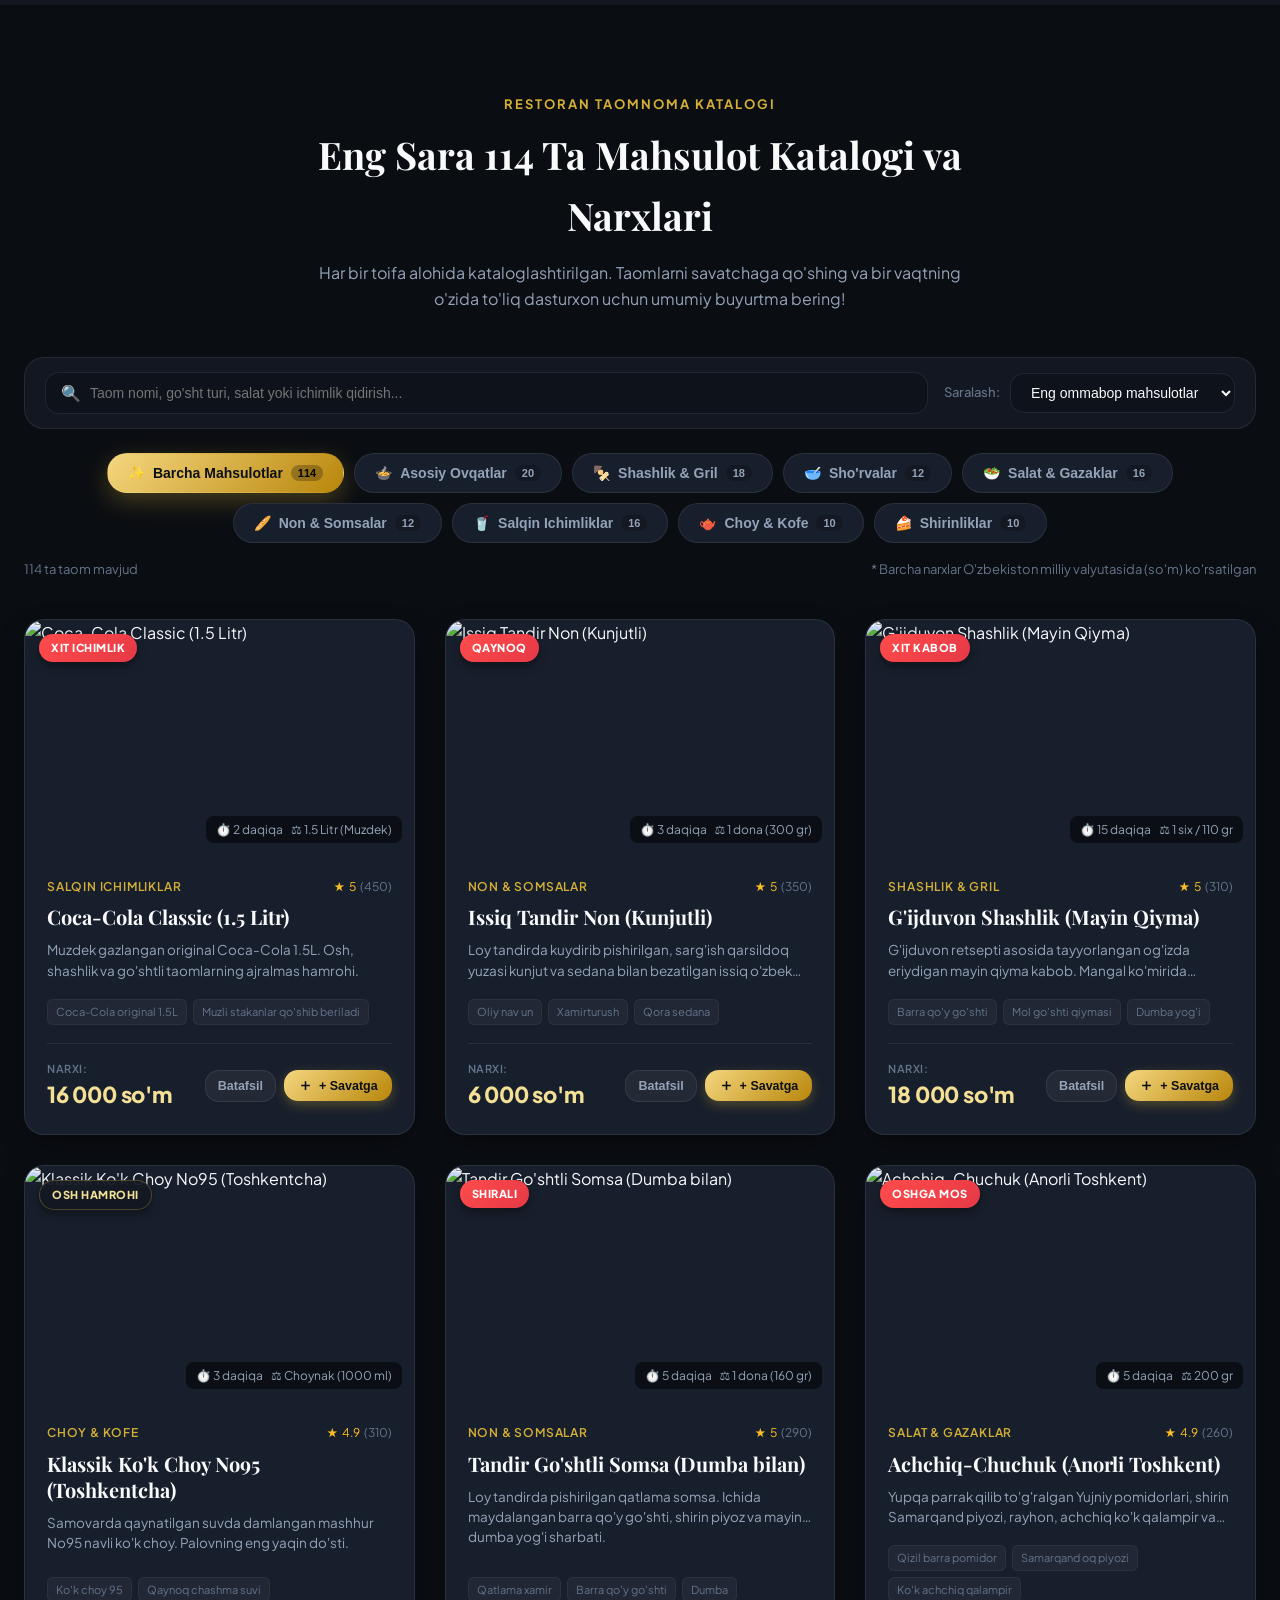
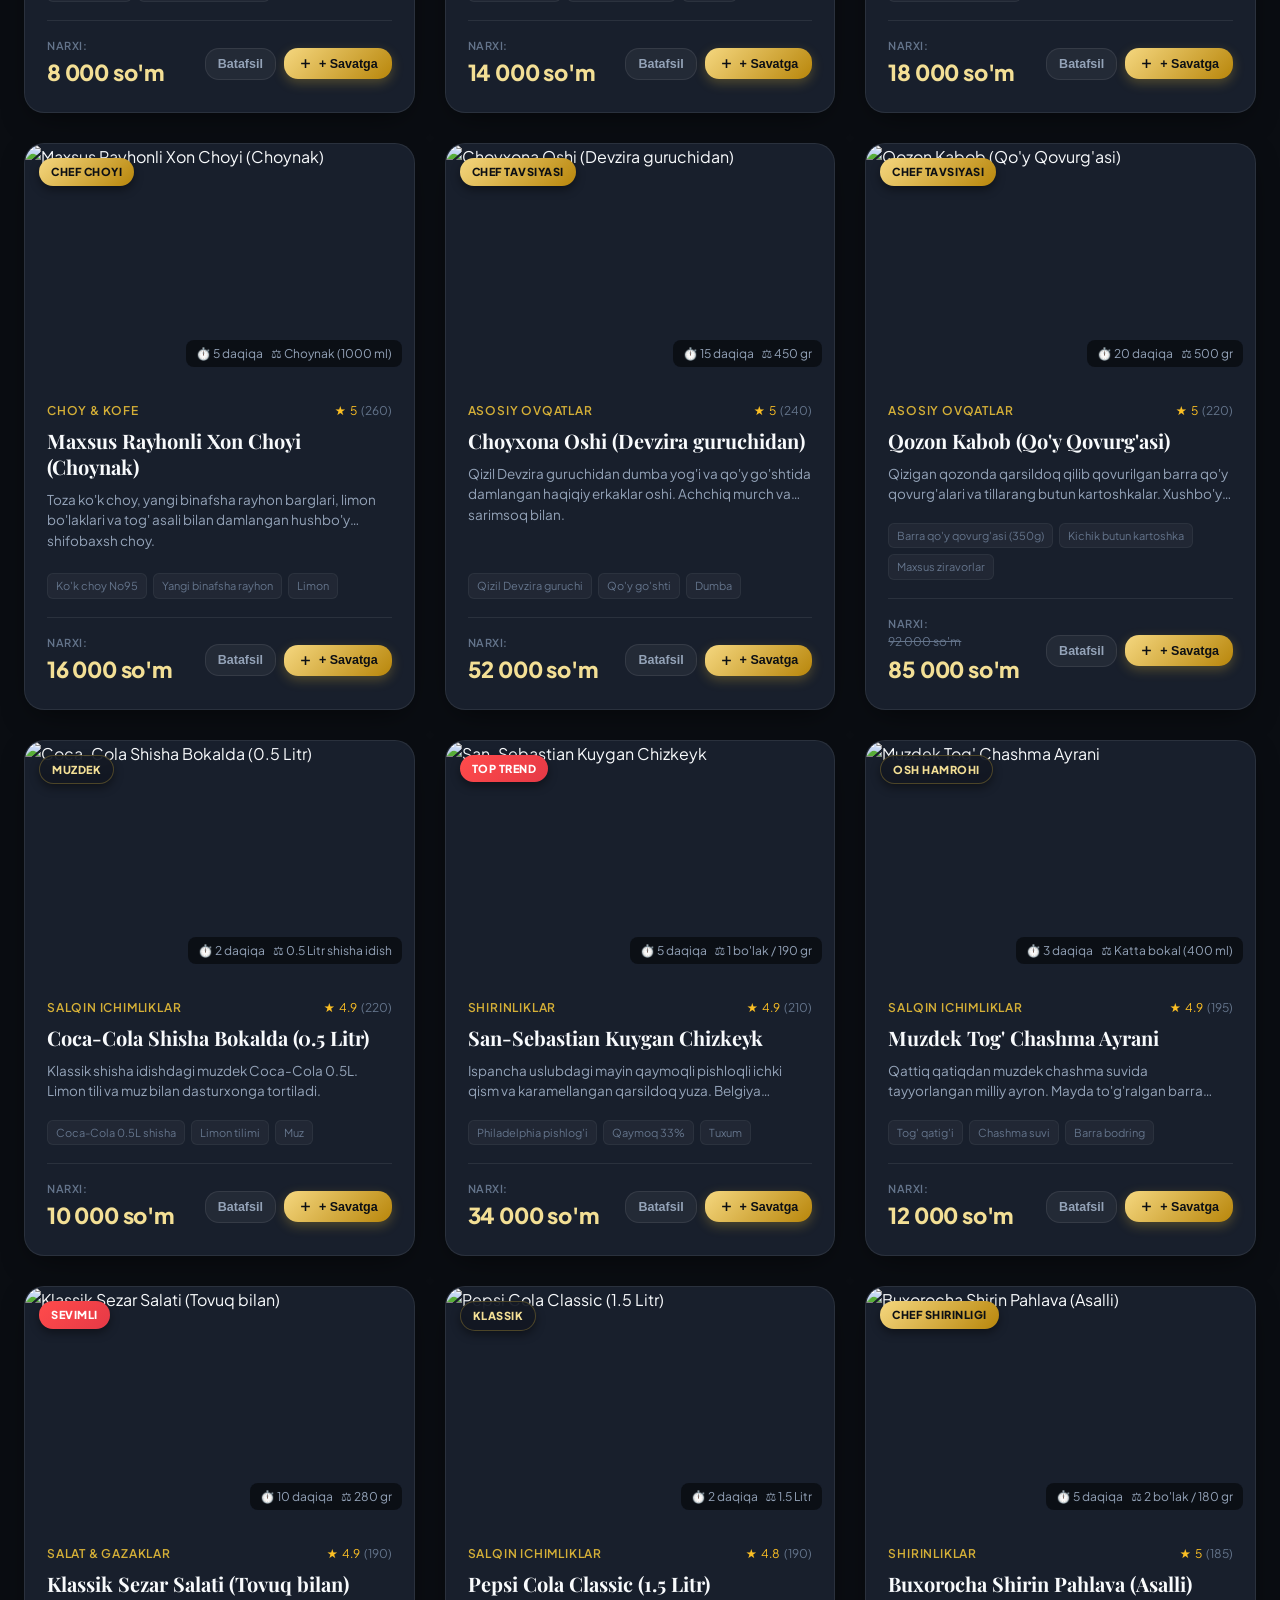
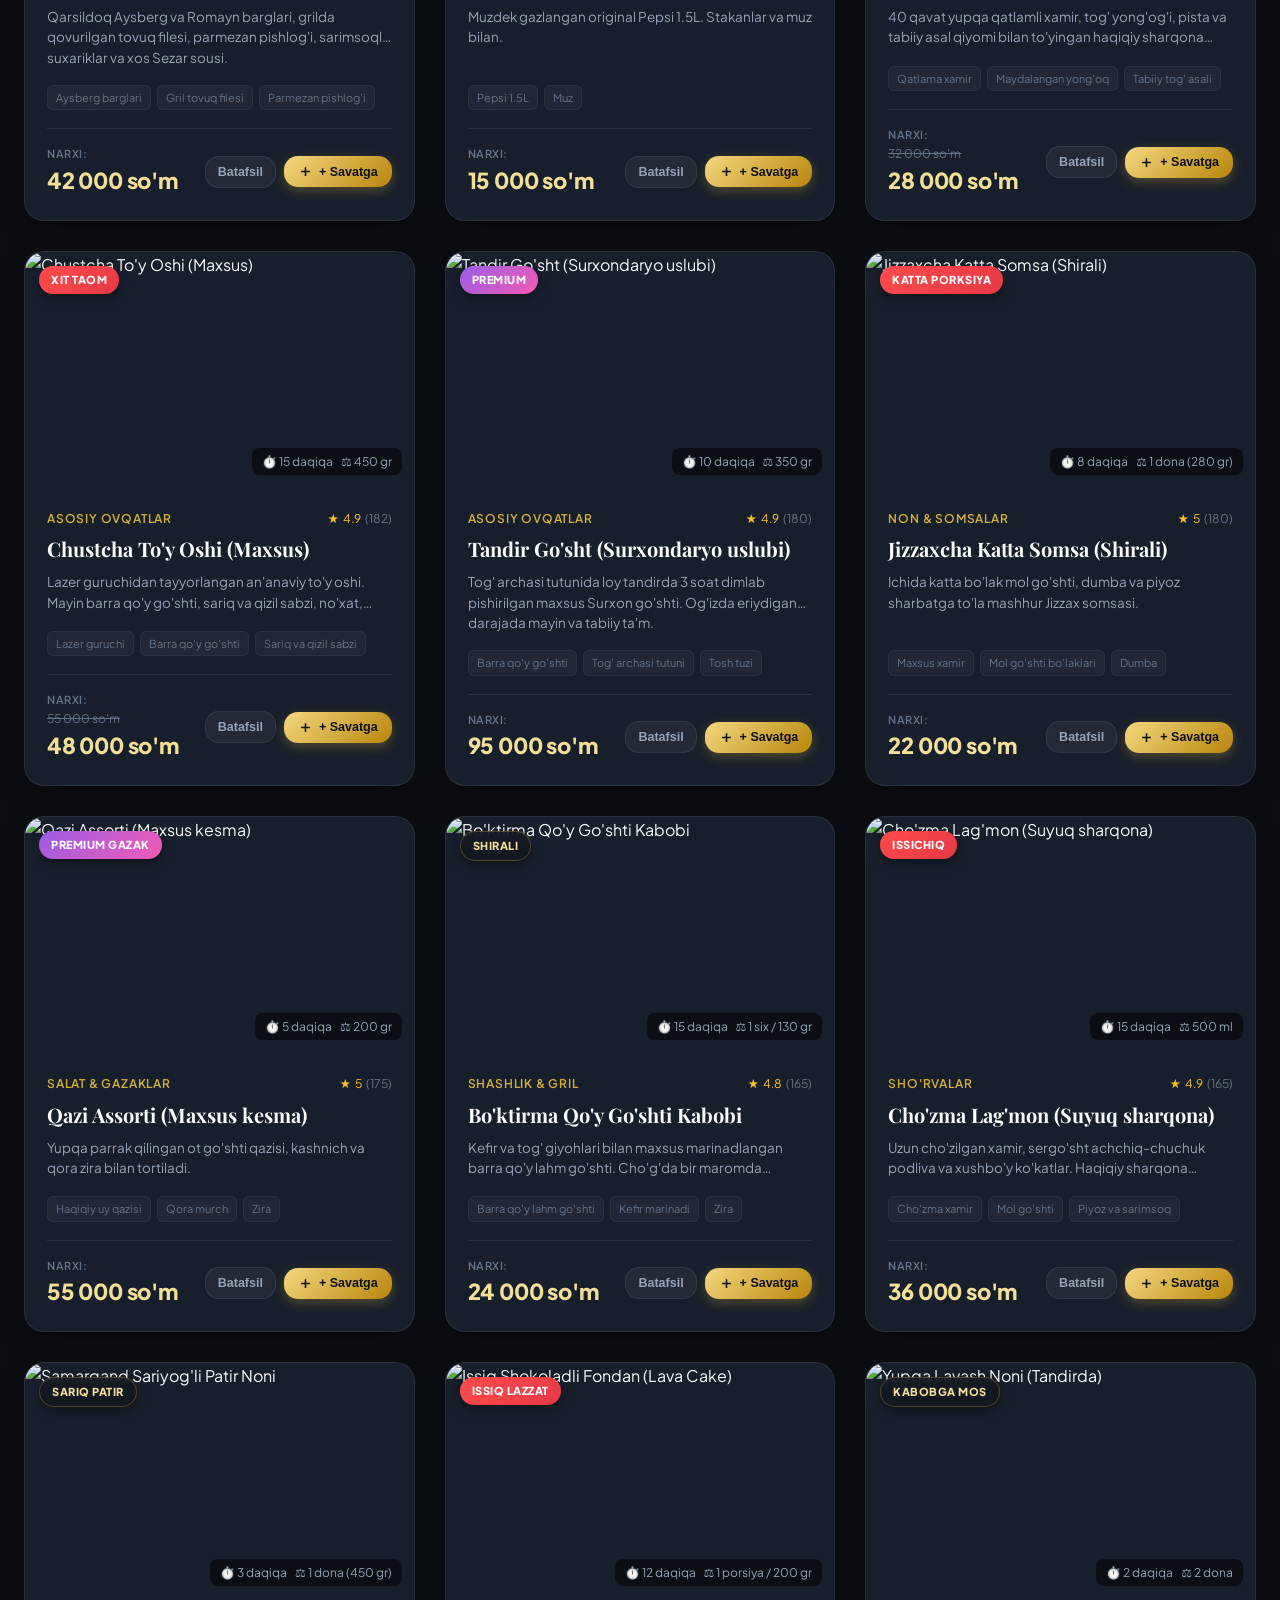
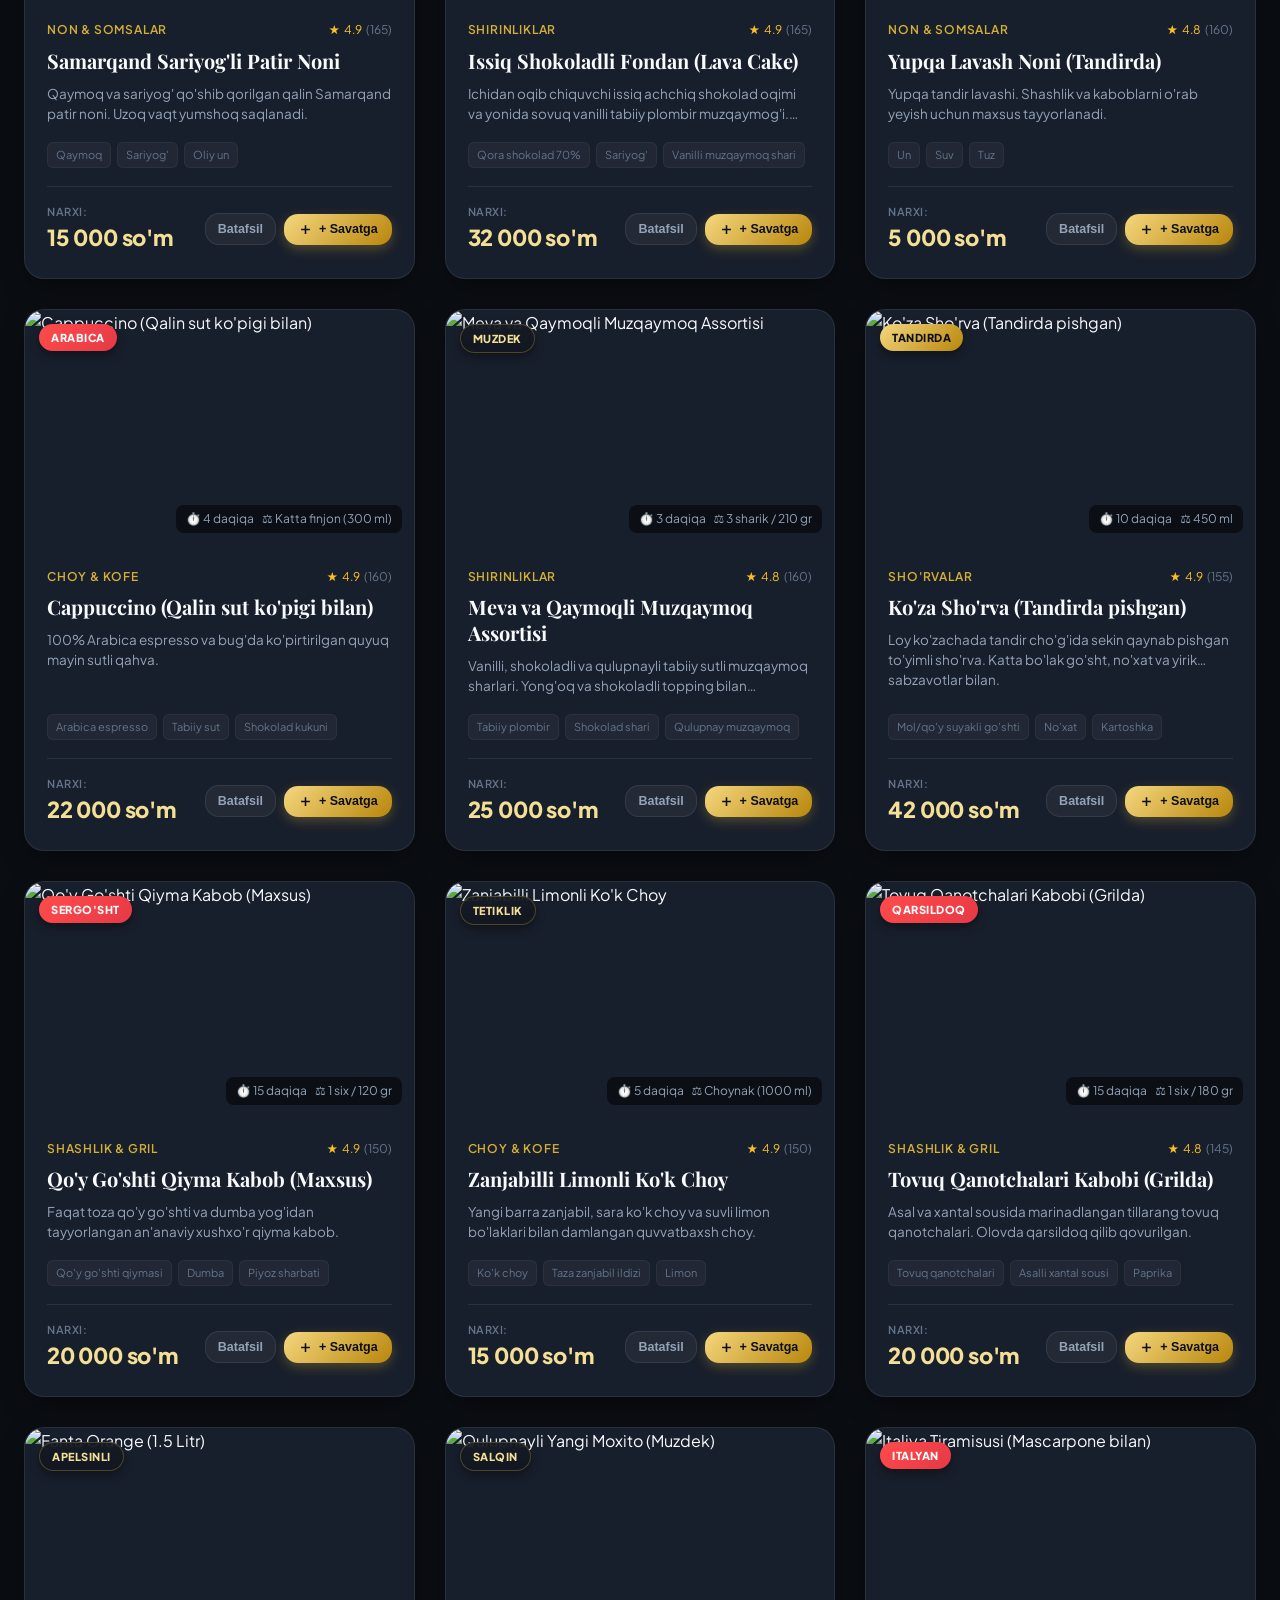
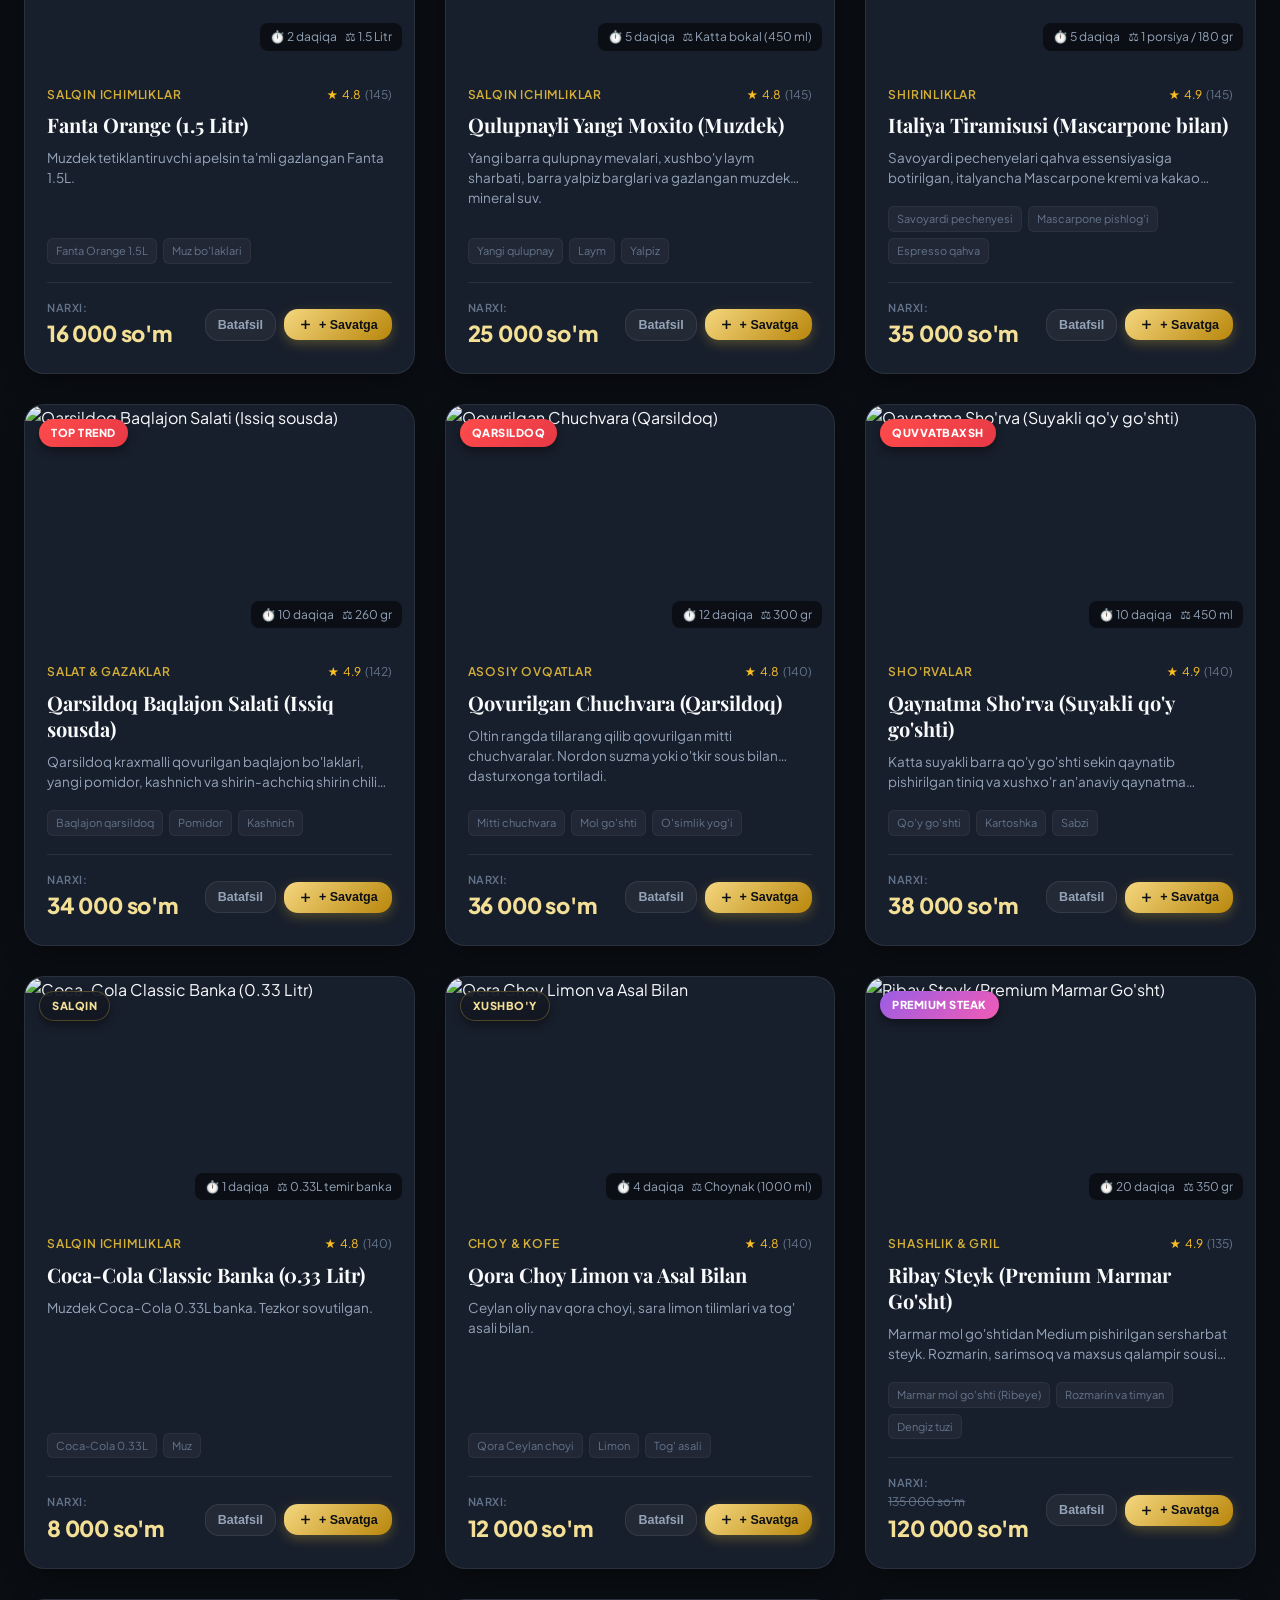
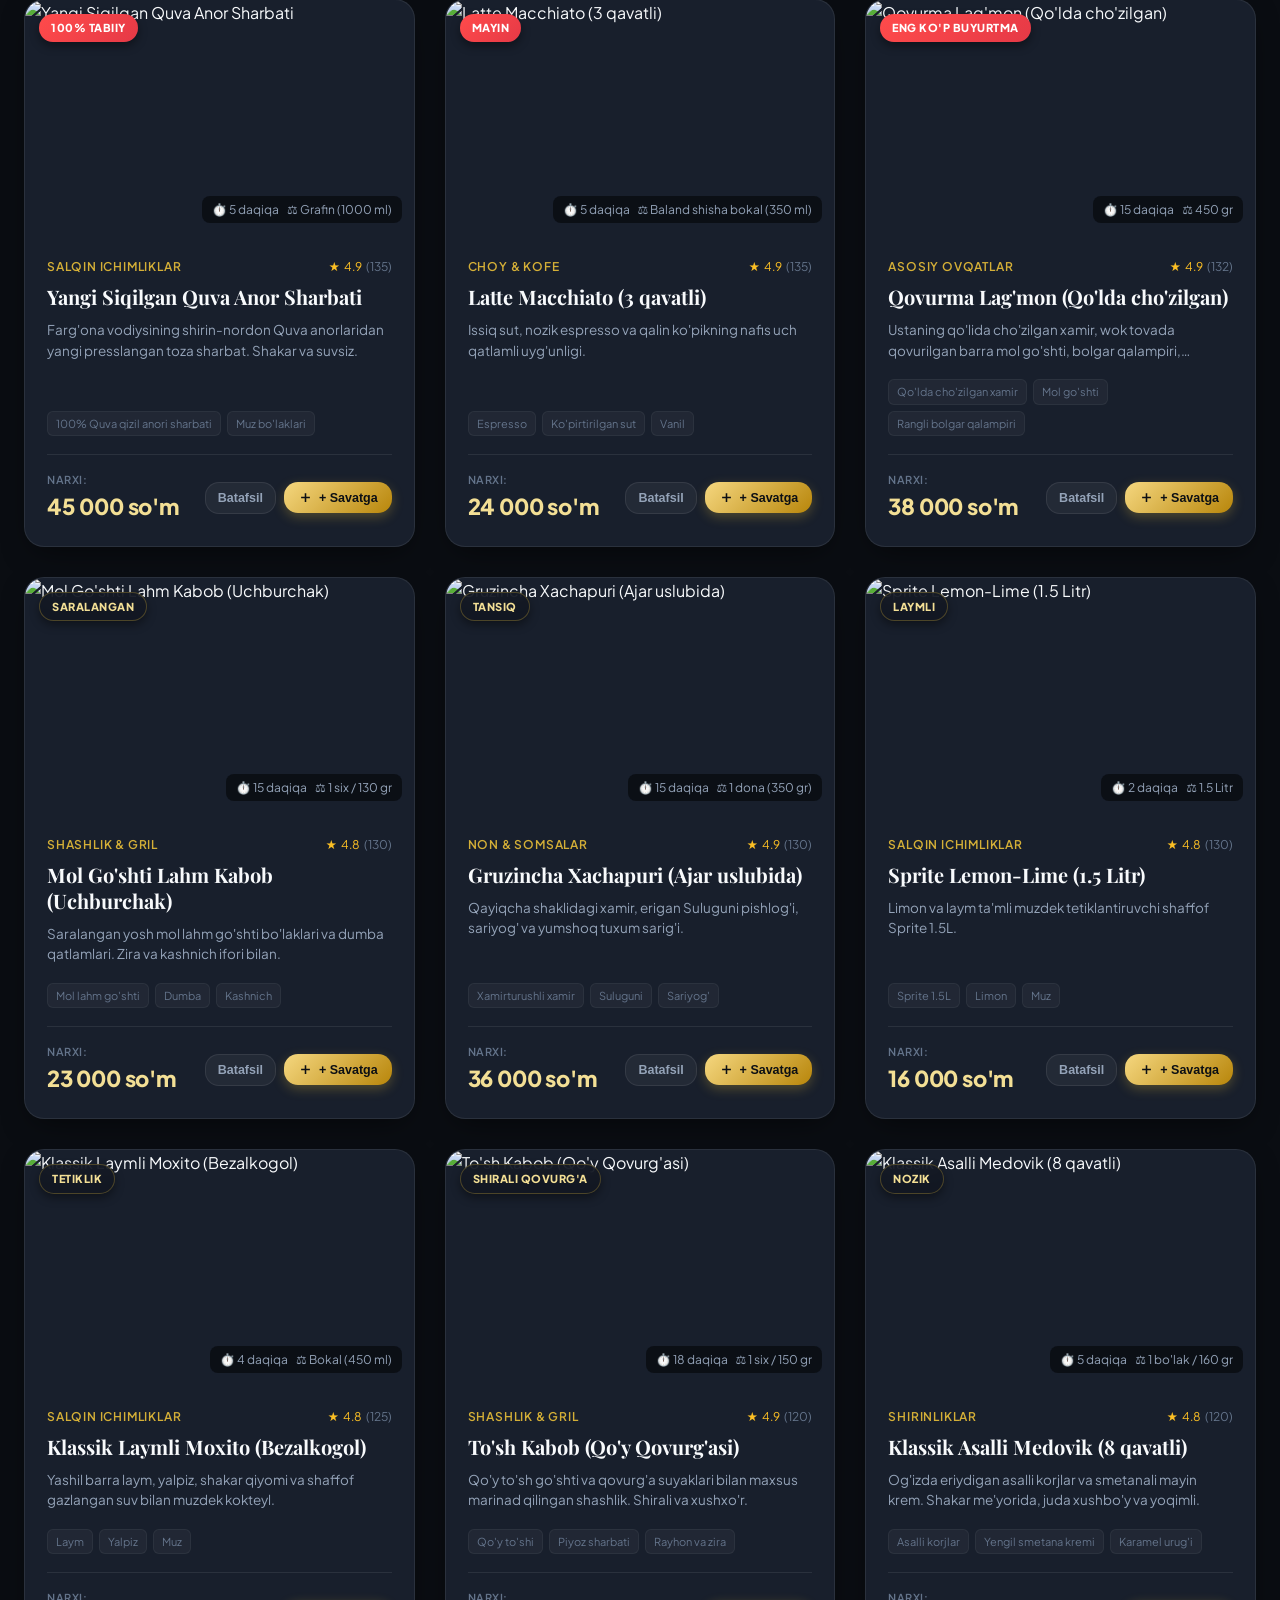
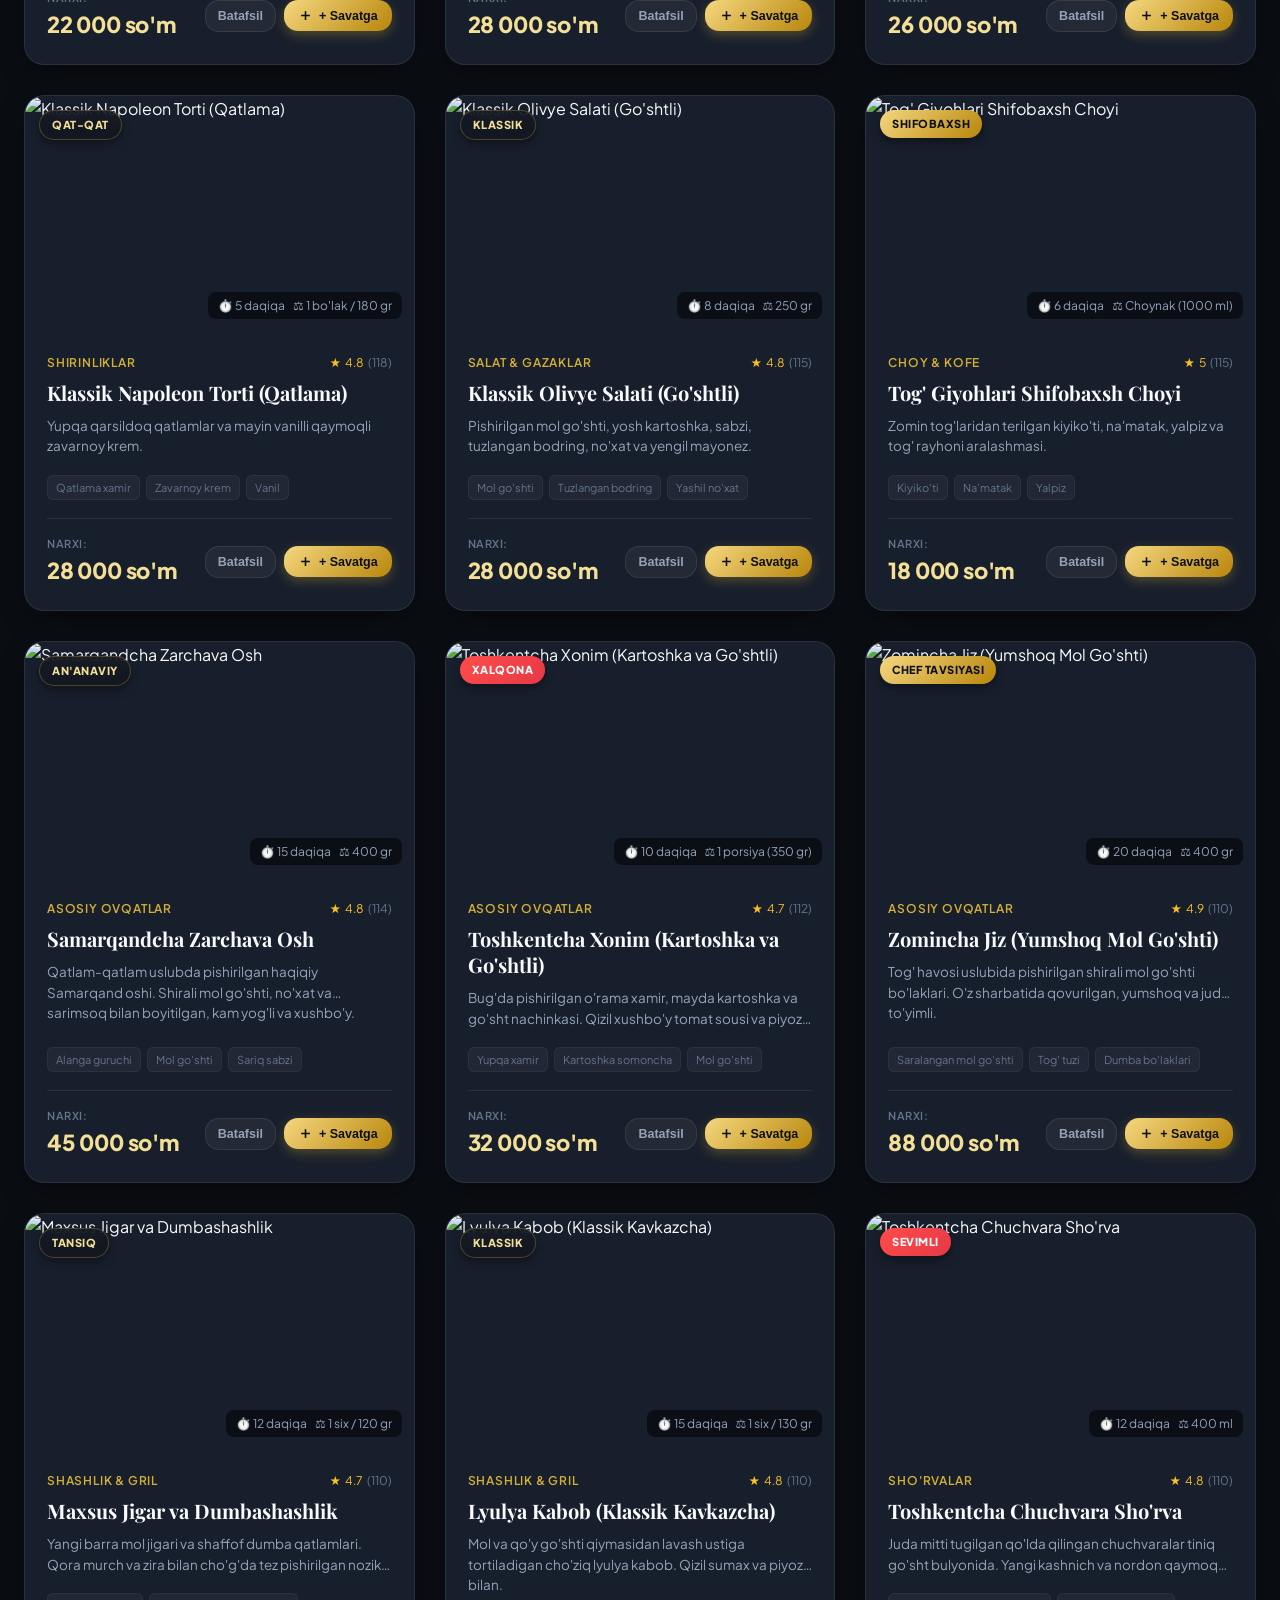
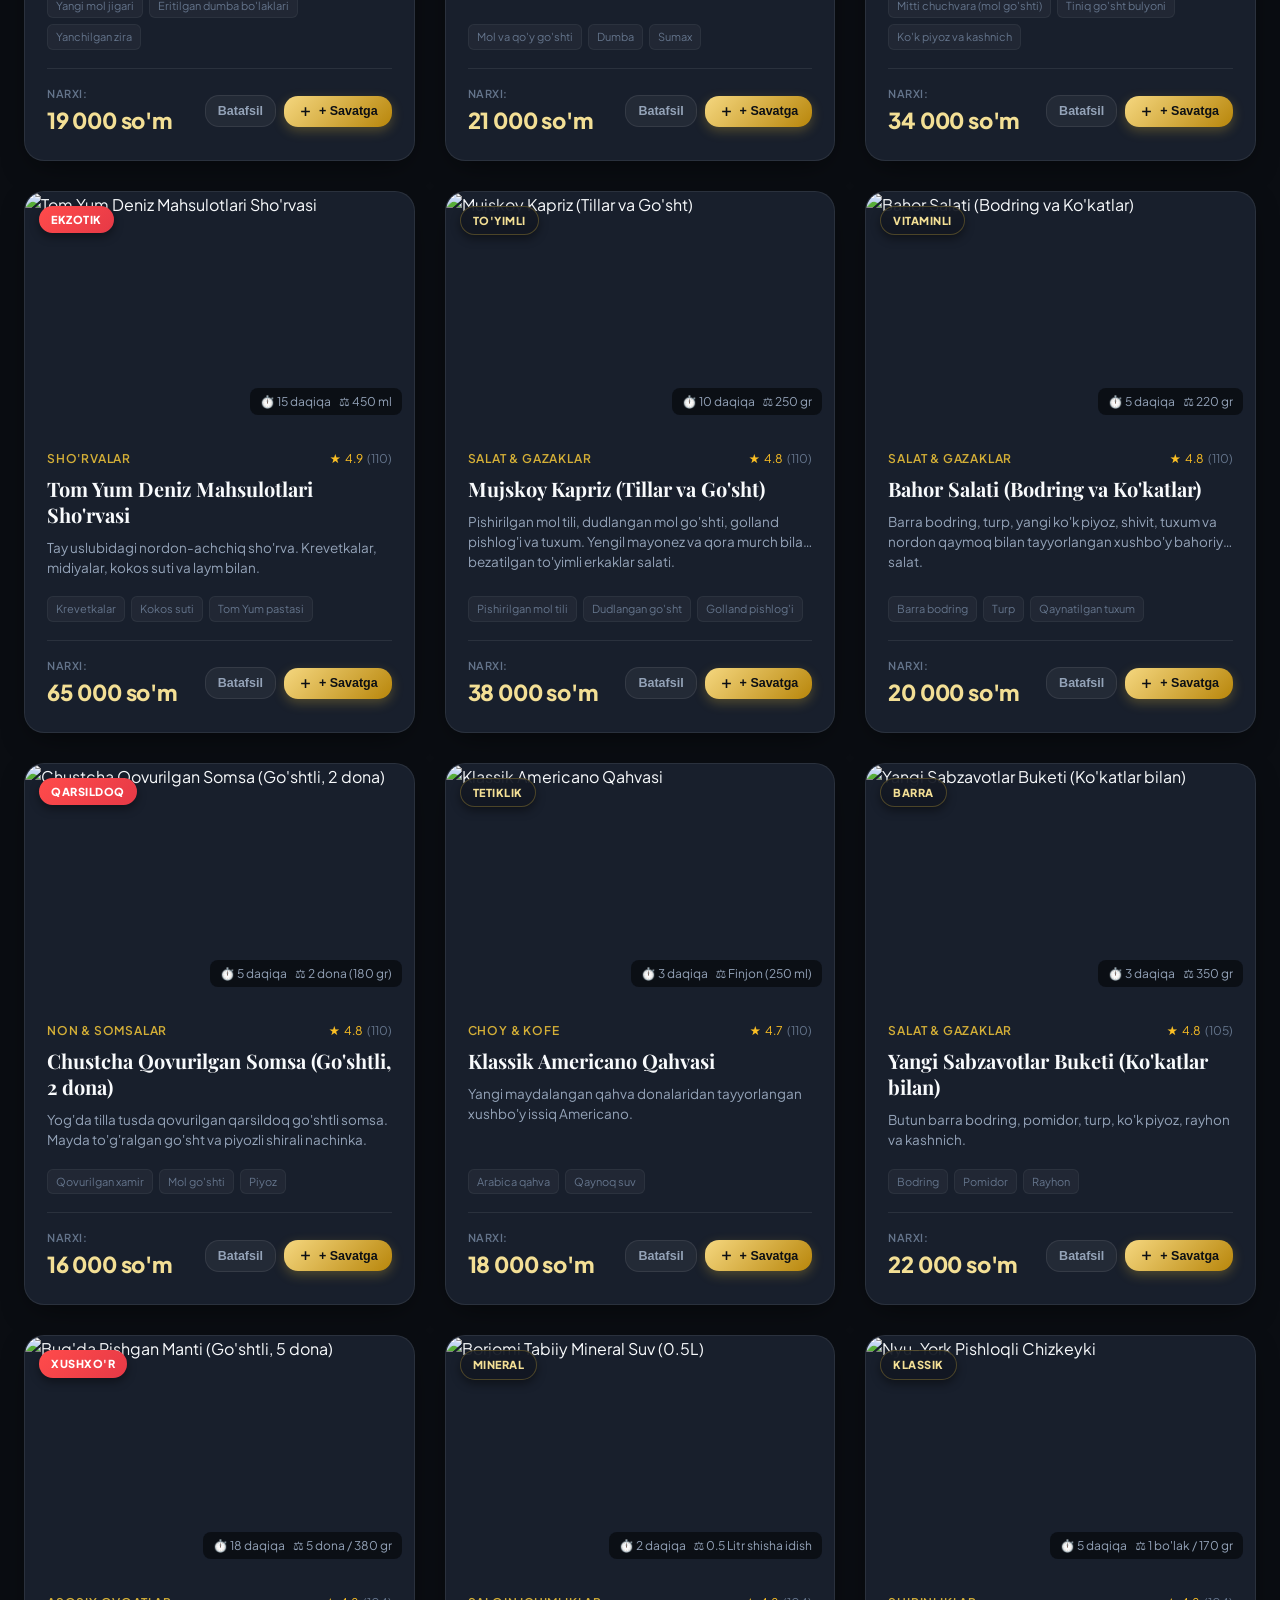
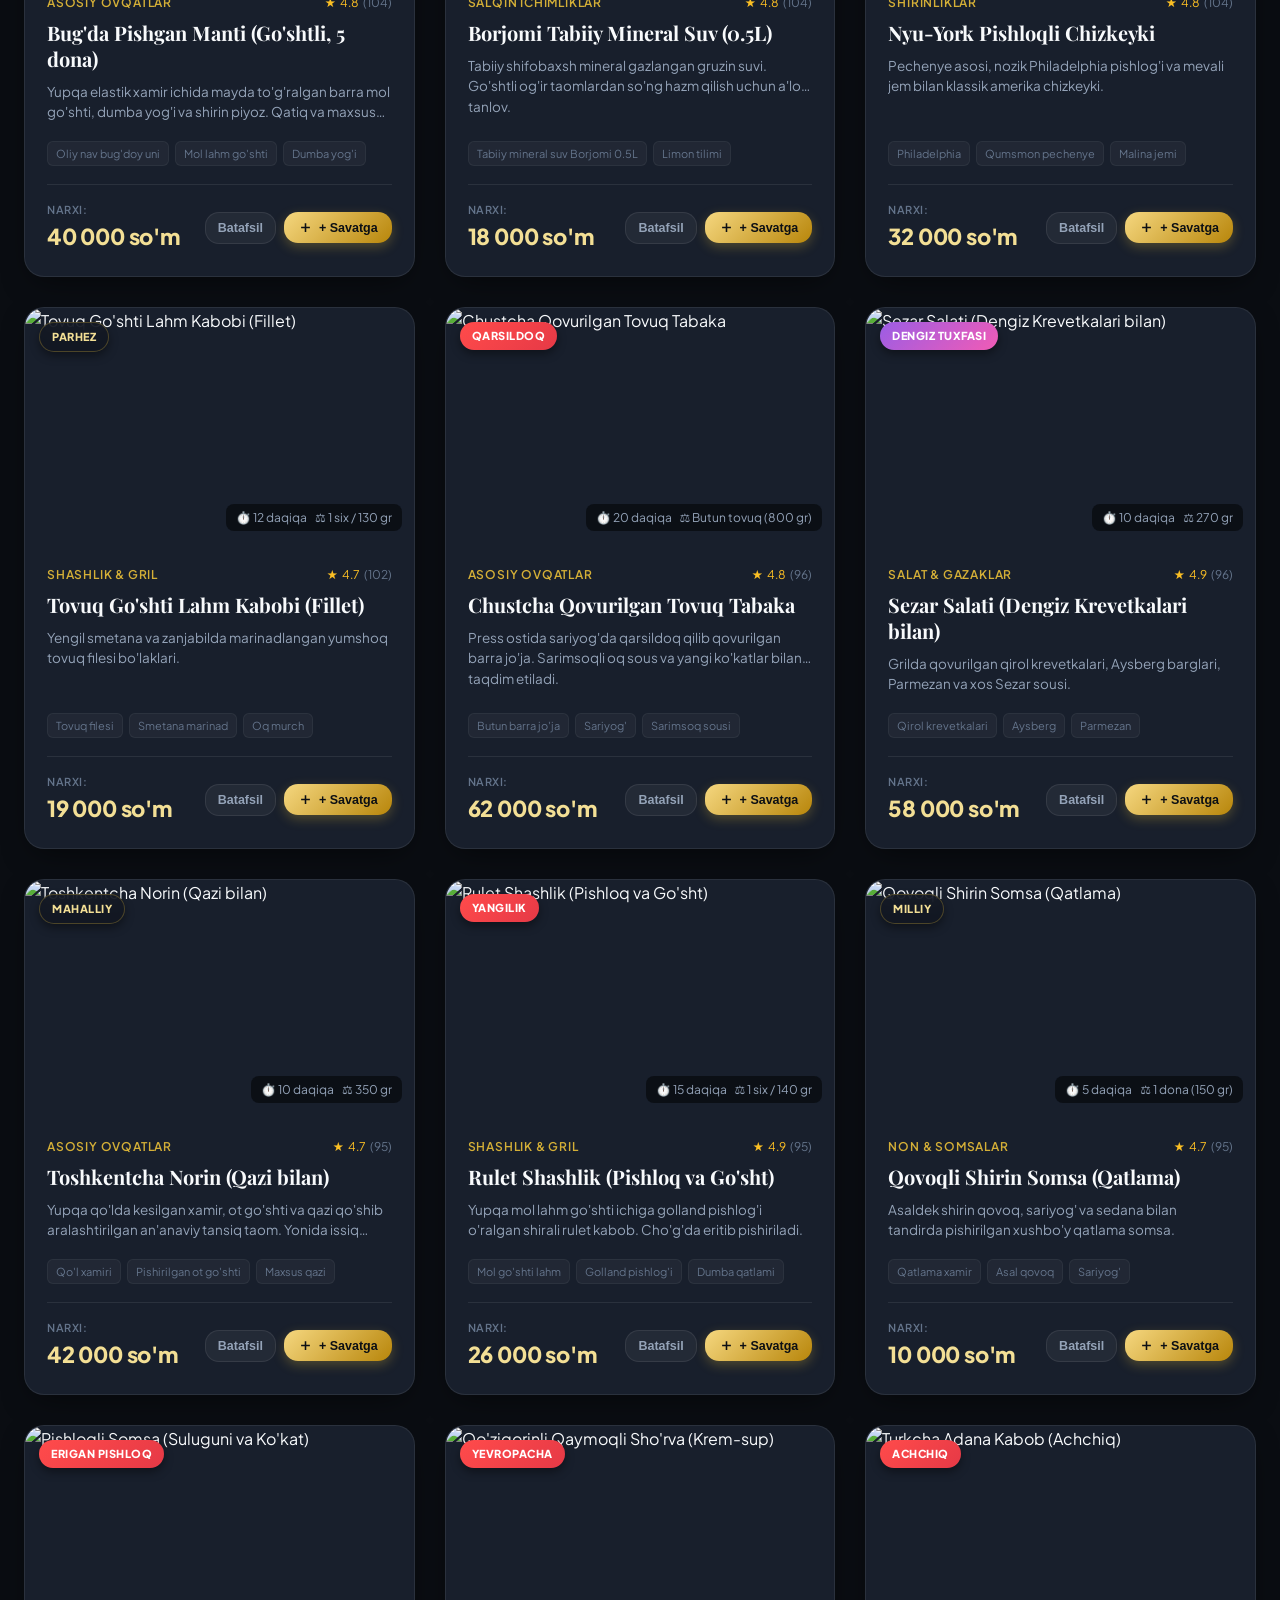
==== commit 609f8f53: "Add files via upload" ====
--- a/index.html
+++ b/index.html
@@ -3,13 +3,13 @@
 <head>
   <meta charset="UTF-8">
   <meta name="viewport" content="width=device-width, initial-scale=1.0">
-  <title>Zarafshon Grand Restaurant | Toshkentdagi Eng Sara Taomlar Menyusi va Narxlari</title>
-  <meta name="description" content="Zarafshon Grand Restaurant — Toshkentdagi eng sara milliy va tansiq taomlar menyusi. 34 dan ortiq taom rasmlari, to'liq masalliqlari va O'zbekiston narxlarida taomnoma katalogi.">
+  <title>Zarafshon Grand Restaurant | Toshkentdagi Eng Sara Taomlar Menyusi va Savatcha</title>
+  <meta name="description" content="Zarafshon Grand Restaurant — Toshkentdagi eng sara 114 ta milliy va tansiq taomlar, shashliklar, salatlar, ichimliklar (Coca-Cola) va pishiriqlar menyusi. Savatcha orqali umumiy Telegram zakaz berish (@fainted_4k).">
   
   <!-- Open Graph / Telegram / WhatsApp / Facebook Preview -->
   <meta property="og:type" content="website">
-  <meta property="og:title" content="Zarafshon Grand Restaurant — Taomlar Menyusi va Narxlari">
-  <meta property="og:description" content="34+ saralangan tansiq taomlar, o'zbekona to'y oshi, tandir go'sht, shashliklar va nozik desertlar. O'zbekiston narxlarida to'liq menyu!">
+  <meta property="og:title" content="Zarafshon Grand Restaurant — Taomlar Menyusi va Telegram Zakaz">
+  <meta property="og:description" content="114+ saralangan tansiq taomlar: osh, shashliklar, salatlar, muzdek Coca-Cola va shirinliklar. Savatcha orqali umumiy zakaz bering!">
   <meta property="og:image" content="https://images.unsplash.com/photo-1544025162-d76694265947?auto=format&fit=crop&w=1200&q=80">
   <meta name="twitter:card" content="summary_large_image">
 
@@ -35,21 +35,27 @@
       <ul class="nav-links" id="navLinks">
         <li><a href="#home" class="nav-link active">Bosh sahifa</a></li>
         <li><a href="#about" class="nav-link">Restoran haqida</a></li>
-        <li><a href="#menu" class="nav-link">Taomlar Menyusi (34)</a></li>
+        <li><a href="#menu" class="nav-link">Katalog & Menyu (114)</a></li>
         <li><a href="#reviews" class="nav-link">Sharhlar</a></li>
         <li><a href="#contact" class="nav-link">Aloqa & Manzil</a></li>
       </ul>
 
       <div class="nav-actions">
-        <a href="tel:+998712008888" class="btn-secondary" style="padding: 10px 18px; font-size: 13px;">
-          📞 +998 71 200-88-88
-        </a>
+        <button class="btn-cart-nav" id="cartToggleBtn" aria-label="Savatchani ochish">
+          <svg width="19" height="19" viewBox="0 0 24 24" fill="none" stroke="currentColor" stroke-width="2">
+            <circle cx="9" cy="21" r="1"></circle>
+            <circle cx="20" cy="21" r="1"></circle>
+            <path d="M1 1h4l2.68 13.39a2 2 0 0 0 2 1.61h9.72a2 2 0 0 0 2-1.61L23 6H6"></path>
+          </svg>
+          <span>Savatcha</span>
+          <span class="cart-badge" id="cartBadge">0</span>
+        </button>
 
         <a href="https://t.me/fainted_4k" target="_blank" class="btn-telegram-nav" id="navTelegramBtn" title="Telegram orqali bog'lanish: @fainted_4k">
           <svg width="18" height="18" viewBox="0 0 24 24" fill="currentColor">
             <path d="M12 2C6.48 2 2 6.48 2 12s4.48 10 10 10 10-4.48 10-10S17.52 2 12 2zm4.64 6.8c-.15 1.58-.8 5.42-1.13 7.19-.14.75-.42 1-.68 1.03-.58.05-1.02-.38-1.58-.75-.88-.58-1.38-.94-2.23-1.5-.99-.65-.35-1.01.22-1.59.15-.15 2.71-2.48 2.76-2.69a.2.2 0 00-.05-.18c-.06-.05-.14-.03-.21-.02-.09.02-1.49.95-4.22 2.79-.4.27-.76.41-1.08.4-.36-.01-1.04-.2-1.55-.37-.63-.2-1.12-.31-1.08-.66.02-.18.27-.36.75-.55 2.92-1.27 4.86-2.11 5.83-2.51 2.78-1.16 3.35-1.36 3.73-1.36.08 0 .27.02.39.12.1.08.13.19.14.27-.01.06.01.24 0 .38z"/>
           </svg>
-          <span>Telegram Zakaz</span>
+          <span>@fainted_4k</span>
         </a>
 
         <button class="mobile-toggle" id="mobileToggle" aria-label="Menyu">☰</button>
@@ -70,22 +76,22 @@
         </h1>
 
         <p class="hero-description">
-          Har bir luqmada haqiqiy o'zbek oshpazlik san'ati. Bizda faqat eng sifatli yangi mahsulotlar, xushbo'y tog' giyohlari va o'tin cho'g'ida tayyorlangan 34 dan ortiq tansiq taomlar va ularning haqiqiy O'zbekiston narxlari bilan tanishing.
+          Osh, qozon kabob, xushbo'y shashliklar, barra salatlar, tandir nonlari va muzdek Coca-Cola — istalgan taomlarni savatchaga qo'shib, Telegram orqali <strong>@fainted_4k</strong> ga umumiy zakaz bering!
         </p>
 
         <div class="hero-actions">
           <a href="#menu" class="btn-gold" style="padding: 14px 32px; font-size: 16px;">
-            <span>🍽️</span> Taomlar Menyusi va Narxlari
+            <span>🍽️</span> Menyuni Ko'rish (114 xil)
           </a>
-          <a href="#about" class="btn-secondary" style="padding: 14px 28px; font-size: 16px;">
-            <span>ℹ️</span> Biz haqimizda
-          </a>
+          <button class="btn-secondary" onclick="openCartDrawer()" style="padding: 14px 28px; font-size: 16px;">
+            <span>🛍️</span> Savatchani Ochish
+          </button>
         </div>
 
         <div class="hero-features">
           <div class="feature-stat-item">
-            <span class="stat-number">34+</span>
-            <span class="stat-label">Sara tansiq taomlar</span>
+            <span class="stat-number">114+</span>
+            <span class="stat-label">Sara taom & ichimliklar</span>
           </div>
           <div class="feature-stat-item">
             <span class="stat-number">100%</span>
@@ -119,11 +125,8 @@
               <button class="btn-detail-sm" onclick="openDishModal(1)">
                 Batafsil
               </button>
-              <button class="btn-order-tg-card" onclick="openOrderModal(1, 1)">
-                <svg width="15" height="15" viewBox="0 0 24 24" fill="currentColor">
-                  <path d="M12 2C6.48 2 2 6.48 2 12s4.48 10 10 10 10-4.48 10-10S17.52 2 12 2zm4.64 6.8c-.15 1.58-.8 5.42-1.13 7.19-.14.75-.42 1-.68 1.03-.58.05-1.02-.38-1.58-.75-.88-.58-1.38-.94-2.23-1.5-.99-.65-.35-1.01.22-1.59.15-.15 2.71-2.48 2.76-2.69a.2.2 0 00-.05-.18c-.06-.05-.14-.03-.21-.02-.09.02-1.49.95-4.22 2.79-.4.27-.76.41-1.08.4-.36-.01-1.04-.2-1.55-.37-.63-.2-1.12-.31-1.08-.66.02-.18.27-.36.75-.55 2.92-1.27 4.86-2.11 5.83-2.51 2.78-1.16 3.35-1.36 3.73-1.36.08 0 .27.02.39.12.1.08.13.19.14.27-.01.06.01.24 0 .38z"/>
-                </svg>
-                Zakaz berish
+              <button class="btn-add-cart-primary" onclick="addToCart(1, 1)">
+                + Savatga
               </button>
             </div>
           </div>
@@ -163,9 +166,9 @@
         </div>
 
         <div style="background: var(--bg-card); padding: 32px; border-radius: var(--radius-lg); border: 1px solid var(--border-color);">
-          <div style="font-size: 36px; margin-bottom: 16px;">🌿</div>
-          <h3 style="font-family: var(--font-serif); font-size: 20px; margin-bottom: 10px;">Tabiiy Tog' Ziravorlari</h3>
-          <p style="color: var(--text-secondary); font-size: 14px; line-height: 1.6;">Zarafshon va Zomin tog'laridan keltirilgan tog' zirasi, kashnich, yalpiz va binafsha rayhon taomlarimizga sehrli ifor bag'ishlaydi.</p>
+          <div style="font-size: 36px; margin-bottom: 16px;">🥗</div>
+          <h3 style="font-family: var(--font-serif); font-size: 20px; margin-bottom: 10px;">Kombinatsiyali Buyurtma</h3>
+          <p style="color: var(--text-secondary); font-size: 14px; line-height: 1.6;">Shashlik + Osh + Salat + Coca-Cola kabi sevimli taomlaringizni bitta savatchaga jamlab, umumiy hisobda zakaz bering.</p>
         </div>
 
         <div style="background: var(--bg-card); padding: 32px; border-radius: var(--radius-lg); border: 1px solid var(--border-color);">
@@ -182,9 +185,9 @@
     <div class="container">
       <div class="section-header">
         <span class="section-tag">Restoran Taomnoma Katalogi</span>
-        <h2 class="section-title">Eng Sara 34 Ta Tansiq Taom Menyusi va Narxlari</h2>
+        <h2 class="section-title">Eng Sara 114 Ta Mahsulot Katalogi va Narxlari</h2>
         <p class="section-subtitle">
-          Milliy oshxonamiz faxrlari, shirali kaboblar, qaynoq sho'rvalar, barra salatlar va sharqona shirinliklar.
+          Har bir toifa alohida kataloglashtirilgan. Taomlarni savatchaga qo'shing va bir vaqtning o'zida to'liq dasturxon uchun umumiy buyurtma bering!
         </p>
       </div>
 
@@ -193,13 +196,13 @@
         <div class="search-filter-row">
           <div class="search-box">
             <span class="search-icon">🔍</span>
-            <input type="text" id="searchInput" class="search-input" placeholder="Taom nomi, go'sht turi yoki masalliq bo'yicha qidirish..." />
+            <input type="text" id="searchInput" class="search-input" placeholder="Taom nomi, go'sht turi, salat yoki ichimlik qidirish..." />
           </div>
 
           <div class="sort-box">
             <label for="sortSelect">Saralash:</label>
             <select id="sortSelect" class="sort-select">
-              <option value="popular">Eng ommabop taomlar</option>
+              <option value="popular">Eng ommabop mahsulotlar</option>
               <option value="price-asc">Narx: Arzondan Qimmatga</option>
               <option value="price-desc">Narx: Qimmatdan Arzonga</option>
               <option value="rating">Eng yuqori baholangan (★)</option>
@@ -210,37 +213,45 @@
         <!-- Category Tabs -->
         <div class="category-tabs">
           <button class="tab-btn active" data-category="all">
-            <span>✨</span> Barcha taomlar
-            <span class="tab-count">34</span>
+            <span>✨</span> Barcha Mahsulotlar
+            <span class="tab-count">114</span>
           </button>
           <button class="tab-btn" data-category="milliy">
-            <span>🍲</span> Milliy Taomlar
-            <span class="tab-count">9</span>
+            <span>🍲</span> Asosiy Ovqatlar
+            <span class="tab-count">20</span>
           </button>
           <button class="tab-btn" data-category="kabob">
-            <span>🍢</span> Kaboblar & Steyk
-            <span class="tab-count">6</span>
+            <span>🍢</span> Shashlik & Gril
+            <span class="tab-count">18</span>
           </button>
           <button class="tab-btn" data-category="shorva">
             <span>🥣</span> Sho'rvalar
-            <span class="tab-count">5</span>
+            <span class="tab-count">12</span>
           </button>
           <button class="tab-btn" data-category="salat">
-            <span>🥗</span> Salatlar & Gazak
-            <span class="tab-count">5</span>
+            <span>🥗</span> Salat & Gazaklar
+            <span class="tab-count">16</span>
+          </button>
+          <button class="tab-btn" data-category="non">
+            <span>🥖</span> Non & Somsalar
+            <span class="tab-count">12</span>
+          </button>
+          <button class="tab-btn" data-category="ichimlik">
+            <span>🥤</span> Salqin Ichimliklar
+            <span class="tab-count">16</span>
+          </button>
+          <button class="tab-btn" data-category="choy">
+            <span>🫖</span> Choy & Kofe
+            <span class="tab-count">10</span>
           </button>
           <button class="tab-btn" data-category="desert">
-            <span>🍰</span> Desertlar
-            <span class="tab-count">5</span>
-          </button>
-          <button class="tab-btn" data-category="ichimlik">
-            <span>🫖</span> Choy & Ichimliklar
-            <span class="tab-count">4</span>
+            <span>🍰</span> Shirinliklar
+            <span class="tab-count">10</span>
           </button>
         </div>
 
         <div class="results-meta">
-          <span id="resultsCount">34 ta taom mavjud</span>
+          <span id="resultsCount">114 ta mahsulot mavjud</span>
           <span>* Barcha narxlar O'zbekiston milliy valyutasida (so'm) ko'rsatilgan</span>
         </div>
       </div>
@@ -265,7 +276,7 @@
         <div class="review-card">
           <div class="review-stars">★★★★★</div>
           <p class="review-text">
-            "Chustcha to'y oshi va tandir go'shti haqiqatdan ham ajoyib darajada shirin chiqdi. Go'sht og'izda eriydi! Narxlari ham porsiyasiga nisbatan juda munosib."
+            "To'y oshi, G'ijduvon shashligi va anorli achchiq-chuchuk bilan Coca-Cola buyurtma qildik. Savatchada hammasini birdaniga hisoblab Telegramga yuborish juda oson ekan!"
           </p>
           <div class="review-author">
             <img src="https://images.unsplash.com/photo-1534528741775-53994a69daeb?auto=format&fit=crop&w=120&q=80" alt="Dilnoza" class="author-avatar" />
@@ -279,7 +290,7 @@
         <div class="review-card">
           <div class="review-stars">★★★★★</div>
           <p class="review-text">
-            "Chet ellik mehmonlarimizni olib bordik. Ularga ayniqsa G'ijduvon shashligi va ko'za sho'rvasi juda yoqdi. Cho'g'da pishgani darhol seziladi!"
+            "Chet ellik mehmonlarimizga to'liq dasturxon tayyorladik: norin, tandir go'sht, somsa va rayhonli xon choyi. Telegramda buyurtma berish 30 soniya ham olmadi!"
           </p>
           <div class="review-author">
             <img src="https://images.unsplash.com/photo-1507003211169-0a1dd7228f2d?auto=format&fit=crop&w=120&q=80" alt="Javohir" class="author-avatar" />
@@ -293,7 +304,7 @@
         <div class="review-card">
           <div class="review-stars">★★★★★</div>
           <p class="review-text">
-            "Menyudagi har bir taomning rasmi, masalliqlari va narxi aniq ko'rsatilgani juda qulay. Telegram orqali bitta tugma bilan zakaz berish esa juda tezkor ekan!"
+            "Menyuda 114 xil mahsulot bor: shashliklaridan tortib San-Sebastian chizkeykigacha, alohida choylar va muzdek ichimliklar. Cho'g' animatsiyasi ham restoranning haqiqiy mangal atmosferasini berib turibdi."
           </p>
           <div class="review-author">
             <img src="https://images.unsplash.com/photo-1500648767791-00dcc994a43e?auto=format&fit=crop&w=120&q=80" alt="Bekzod" class="author-avatar" />
@@ -334,7 +345,7 @@
           <ul class="footer-links">
             <li><a href="#home">Bosh sahifa</a></li>
             <li><a href="#about">Restoran haqida</a></li>
-            <li><a href="#menu">Taomlar menyusi (34 xil)</a></li>
+            <li><a href="#menu">Taomlar menyusi (114 xil)</a></li>
             <li><a href="#reviews">Mijozlar sharhlari</a></li>
           </ul>
         </div>
@@ -365,6 +376,83 @@
       </div>
     </div>
   </footer>
+
+  <!-- ================= FLOATING CART BUTTON ================= -->
+  <div class="floating-cart-btn" id="floatingCartBtn" onclick="openCartDrawer()">
+    <div class="floating-cart-icon">
+      <svg width="22" height="22" viewBox="0 0 24 24" fill="none" stroke="currentColor" stroke-width="2.2">
+        <circle cx="9" cy="21" r="1"></circle>
+        <circle cx="20" cy="21" r="1"></circle>
+        <path d="M1 1h4l2.68 13.39a2 2 0 0 0 2 1.61h9.72a2 2 0 0 0 2-1.61L23 6H6"></path>
+      </svg>
+      <span class="floating-badge" id="floatingCartBadge">0</span>
+    </div>
+    <div class="floating-cart-info">
+      <span class="floating-cart-label">Savatcha</span>
+      <span class="floating-cart-price" id="floatingCartTotal">0 so'm</span>
+    </div>
+  </div>
+
+  <!-- ================= SAVATCHA (CART DRAWER) ================= -->
+  <div class="cart-drawer-overlay" id="cartOverlay"></div>
+  <aside class="cart-drawer" id="cartDrawer">
+    <div class="cart-header">
+      <div class="cart-title">
+        <span>🛍️</span>
+        <h3>Savatchangiz</h3>
+        <span class="cart-header-count" id="cartHeaderCount">0 ta taom</span>
+      </div>
+      <button class="btn-close-cart" id="closeCartBtn" aria-label="Yopish">&times;</button>
+    </div>
+
+    <!-- Savatchadagi taomlar ro'yxati -->
+    <div class="cart-items-body" id="cartItems">
+      <!-- Injected by app.js -->
+    </div>
+
+    <!-- Savatcha hisob-kitobi va Buyurtma formasi -->
+    <div class="cart-footer">
+      <div class="cart-calc-box">
+        <div class="cart-summary-line">
+          <span>Taomlar jami:</span>
+          <span id="cartSubtotal" style="font-weight: 700; color: #fff;">0 so'm</span>
+        </div>
+        <div class="cart-summary-line total">
+          <span>JAMI TO'LOV:</span>
+          <span class="total-amount" id="cartGrandTotal">0 so'm</span>
+        </div>
+      </div>
+
+      <form id="cartCheckoutForm" class="cart-checkout-form">
+        <div class="form-group">
+          <label for="cartCustomerName">Ism-sharifingiz <span style="color: #ff4b4b;">*</span></label>
+          <input type="text" id="cartCustomerName" class="form-input" placeholder="Masalan: Sardor Alimov" required autocomplete="name" />
+        </div>
+
+        <div class="form-group">
+          <label for="cartCustomerPhone">Telefon raqamingiz <span style="color: #ff4b4b;">*</span></label>
+          <input type="tel" id="cartCustomerPhone" class="form-input" placeholder="+998 90 123 45 67" required autocomplete="tel" />
+        </div>
+
+        <div class="form-group">
+          <label for="cartDeliveryAddress">Yetkazib berish manzili <span style="color: var(--text-muted); font-size: 11px;">(ixtiyoriy)</span></label>
+          <input type="text" id="cartDeliveryAddress" class="form-input" placeholder="Masalan: Yunusobod 4-mavze, 12-uy" />
+        </div>
+
+        <div class="form-group">
+          <label for="cartNotes">Qo'shimcha izoh <span style="color: var(--text-muted); font-size: 11px;">(ixtiyoriy)</span></label>
+          <textarea id="cartNotes" class="form-textarea" rows="2" placeholder="Masalan: Non, qo'shimcha piyoz va limon bo'lsin..."></textarea>
+        </div>
+
+        <button type="submit" class="btn-checkout-tg" id="checkoutBtn">
+          <svg width="20" height="20" viewBox="0 0 24 24" fill="currentColor">
+            <path d="M12 2C6.48 2 2 6.48 2 12s4.48 10 10 10 10-4.48 10-10S17.52 2 12 2zm4.64 6.8c-.15 1.58-.8 5.42-1.13 7.19-.14.75-.42 1-.68 1.03-.58.05-1.02-.38-1.58-.75-.88-.58-1.38-.94-2.23-1.5-.99-.65-.35-1.01.22-1.59.15-.15 2.71-2.48 2.76-2.69a.2.2 0 00-.05-.18c-.06-.05-.14-.03-.21-.02-.09.02-1.49.95-4.22 2.79-.4.27-.76.41-1.08.4-.36-.01-1.04-.2-1.55-.37-.63-.2-1.12-.31-1.08-.66.02-.18.27-.36.75-.55 2.92-1.27 4.86-2.11 5.83-2.51 2.78-1.16 3.35-1.36 3.73-1.36.08 0 .27.02.39.12.1.08.13.19.14.27-.01.06.01.24 0 .38z"/>
+          </svg>
+          <span>Telegram orqali @fainted_4k ga zakaz berish</span>
+        </button>
+      </form>
+    </div>
+  </aside>
 
   <!-- ================= DISH DETAIL MODAL ================= -->
   <div class="modal-overlay" id="dishModalOverlay">
@@ -415,96 +503,17 @@
             </div>
 
             <div class="modal-actions-row">
-              <button class="btn-secondary" onclick="closeDishModalWindow()" style="padding: 12px 20px;">
+              <button class="btn-secondary" onclick="closeDishModalWindow()" style="padding: 12px 18px;">
                 Yopish
               </button>
 
-              <button class="btn-order-tg-modal" id="modalOrderTgBtn" onclick="openOrderModalFromDetail()">
-                <svg width="20" height="20" viewBox="0 0 24 24" fill="currentColor">
-                  <path d="M12 2C6.48 2 2 6.48 2 12s4.48 10 10 10 10-4.48 10-10S17.52 2 12 2zm4.64 6.8c-.15 1.58-.8 5.42-1.13 7.19-.14.75-.42 1-.68 1.03-.58.05-1.02-.38-1.58-.75-.88-.58-1.38-.94-2.23-1.5-.99-.65-.35-1.01.22-1.59.15-.15 2.71-2.48 2.76-2.69a.2.2 0 00-.05-.18c-.06-.05-.14-.03-.21-.02-.09.02-1.49.95-4.22 2.79-.4.27-.76.41-1.08.4-.36-.01-1.04-.2-1.55-.37-.63-.2-1.12-.31-1.08-.66.02-.18.27-.36.75-.55 2.92-1.27 4.86-2.11 5.83-2.51 2.78-1.16 3.35-1.36 3.73-1.36.08 0 .27.02.39.12.1.08.13.19.14.27-.01.06.01.24 0 .38z"/>
-                </svg>
-                <span>Telegram orqali zakaz berish</span>
+              <button class="btn-add-cart-primary" id="modalAddToCartBtn" style="padding: 12px 24px;">
+                <span>+ Savatchaga qo'shish</span>
               </button>
             </div>
           </div>
         </div>
       </div>
-    </div>
-  </div>
-
-  <!-- ================= BUYURTMA RASMIYLASHTIRISH MODALI (TELEGRAM ZAKAZ) ================= -->
-  <div class="modal-overlay" id="orderModalOverlay">
-    <div class="order-modal">
-      <button class="modal-close-btn" id="closeOrderModal" aria-label="Yopish">&times;</button>
-      
-      <div class="order-modal-header">
-        <span class="order-modal-tag">✈️ TELEGRAM ORQALI ZAKAZ</span>
-        <h3 class="order-modal-title">Buyurtmani Rasmiylashtirish</h3>
-        <p class="order-modal-subtitle">
-          Ma'lumotlaringizni to'ldiring va Telegram orqali <strong>@fainted_4k</strong> ga bitta tugma bilan yuboring!
-        </p>
-      </div>
-
-      <!-- Tanlangan taom qisqacha ko'rinishi -->
-      <div class="order-dish-preview">
-        <img src="" alt="" id="orderDishImg" class="order-dish-img">
-        <div class="order-dish-info">
-          <h4 id="orderDishTitle" class="order-dish-title">Taom nomi</h4>
-          <span id="orderDishPortion" class="order-dish-portion">450 gr</span>
-          <div class="order-dish-unit-price">
-            Bir porsiya: <strong id="orderDishUnitPrice">0 so'm</strong>
-          </div>
-        </div>
-      </div>
-
-      <!-- Miqdor va Summa hisoblagich -->
-      <div class="order-calc-card">
-        <div class="order-calc-row">
-          <span style="font-size: 13.5px; font-weight: 600; color: var(--text-secondary);">Taom miqdori (porsiya):</span>
-          <div class="qty-counter">
-            <button type="button" class="btn-qty" id="orderQtyMinus">-</button>
-            <span class="qty-num" id="orderQtyNum">1</span>
-            <button type="button" class="btn-qty" id="orderQtyPlus">+</button>
-          </div>
-        </div>
-
-        <div class="order-total-divider"></div>
-
-        <div class="order-calc-row">
-          <span style="font-size: 14px; font-weight: 700; color: #fff;">Umumiy to'lov:</span>
-          <div class="order-total-price" id="orderTotalPrice">0 so'm</div>
-        </div>
-      </div>
-
-      <!-- Mijoz ma'lumotlari formasi -->
-      <form id="orderForm" class="order-form">
-        <div class="form-group">
-          <label for="orderCustomerName">Ism-sharifingiz <span style="color: #ff4b4b;">*</span></label>
-          <input type="text" id="orderCustomerName" class="form-input" placeholder="Masalan: Sardor Alimov" required autocomplete="name" />
-        </div>
-
-        <div class="form-group">
-          <label for="orderCustomerPhone">Telefon raqamingiz <span style="color: #ff4b4b;">*</span></label>
-          <input type="tel" id="orderCustomerPhone" class="form-input" placeholder="+998 90 123 45 67" required autocomplete="tel" />
-        </div>
-
-        <div class="form-group">
-          <label for="orderDeliveryAddress">Yetkazib berish manzili <span style="color: var(--text-muted); font-size: 12px;">(ixtiyoriy)</span></label>
-          <input type="text" id="orderDeliveryAddress" class="form-input" placeholder="Masalan: Toshkent sh., Yunusobod 4-mavze, 12-uy" />
-        </div>
-
-        <div class="form-group">
-          <label for="orderNotes">Qo'shimcha izoh <span style="color: var(--text-muted); font-size: 12px;">(ixtiyoriy)</span></label>
-          <textarea id="orderNotes" class="form-textarea" rows="2" placeholder="Masalan: Iltimos, issiq yetkazilsin, achchiq qo'shilmasin..."></textarea>
-        </div>
-
-        <button type="submit" class="btn-submit-order-tg">
-          <svg width="20" height="20" viewBox="0 0 24 24" fill="currentColor">
-            <path d="M12 2C6.48 2 2 6.48 2 12s4.48 10 10 10 10-4.48 10-10S17.52 2 12 2zm4.64 6.8c-.15 1.58-.8 5.42-1.13 7.19-.14.75-.42 1-.68 1.03-.58.05-1.02-.38-1.58-.75-.88-.58-1.38-.94-2.23-1.5-.99-.65-.35-1.01.22-1.59.15-.15 2.71-2.48 2.76-2.69a.2.2 0 00-.05-.18c-.06-.05-.14-.03-.21-.02-.09.02-1.49.95-4.22 2.79-.4.27-.76.41-1.08.4-.36-.01-1.04-.2-1.55-.37-.63-.2-1.12-.31-1.08-.66.02-.18.27-.36.75-.55 2.92-1.27 4.86-2.11 5.83-2.51 2.78-1.16 3.35-1.36 3.73-1.36.08 0 .27.02.39.12.1.08.13.19.14.27-.01.06.01.24 0 .38z"/>
-          </svg>
-          <span>Telegram orqali @fainted_4k ga yuborish</span>
-        </button>
-      </form>
     </div>
   </div>
 
--- a/styles.css
+++ b/styles.css
@@ -67,7 +67,7 @@
   width: 100vw;
   height: 100vh;
   pointer-events: none;
-  z-index: 1; /* Sits right above background, behind content */
+  z-index: 1;
 }
 
 /* Scrollbar */
@@ -164,7 +164,7 @@
   display: flex;
   align-items: center;
   list-style: none;
-  gap: 32px;
+  gap: 28px;
 }
 
 .nav-link {
@@ -199,7 +199,48 @@
 .nav-actions {
   display: flex;
   align-items: center;
-  gap: 16px;
+  gap: 14px;
+}
+
+.btn-cart-nav {
+  background: var(--bg-card);
+  border: 1px solid var(--border-gold);
+  color: var(--gold-light);
+  font-weight: 700;
+  font-size: 13.5px;
+  padding: 9px 18px;
+  border-radius: var(--radius-full);
+  cursor: pointer;
+  display: inline-flex;
+  align-items: center;
+  gap: 8px;
+  position: relative;
+  transition: var(--transition);
+}
+
+.btn-cart-nav:hover {
+  background: rgba(212, 175, 55, 0.15);
+  transform: translateY(-2px);
+  box-shadow: 0 4px 15px rgba(212, 175, 55, 0.25);
+}
+
+.cart-badge {
+  background: #ff4b4b;
+  color: #fff;
+  font-size: 11px;
+  font-weight: 800;
+  min-width: 20px;
+  height: 20px;
+  padding: 0 5px;
+  border-radius: 10px;
+  display: flex;
+  align-items: center;
+  justify-content: center;
+  transition: transform 0.25s cubic-bezier(0.175, 0.885, 0.32, 1.275);
+}
+
+.cart-badge.bump, .floating-badge.bump {
+  transform: scale(1.35);
 }
 
 .btn-telegram-nav {
@@ -207,7 +248,7 @@
   color: #fff;
   font-weight: 700;
   font-size: 13px;
-  padding: 10px 20px;
+  padding: 10px 18px;
   border-radius: var(--radius-full);
   text-decoration: none;
   display: inline-flex;
@@ -859,49 +900,26 @@
   transform: translateY(-2px);
 }
 
-.btn-order-tg-card {
-  background: linear-gradient(135deg, #2AABEE 0%, #1e96d1 100%);
+.btn-add-cart-primary {
+  background: var(--gold-gradient);
   border: none;
-  color: #fff;
+  color: #0c0f14;
   padding: 8px 14px;
   border-radius: var(--radius-md);
   font-size: 12.5px;
-  font-weight: 700;
+  font-weight: 800;
   cursor: pointer;
   display: inline-flex;
   align-items: center;
   gap: 6px;
   transition: var(--transition);
-  box-shadow: 0 4px 12px rgba(42, 171, 238, 0.35);
-}
-
-.btn-order-tg-card:hover {
-  filter: brightness(1.12);
+  box-shadow: 0 4px 12px rgba(212, 175, 55, 0.3);
+}
+
+.btn-add-cart-primary:hover {
+  filter: brightness(1.1);
   transform: translateY(-2px);
-  box-shadow: 0 6px 18px rgba(42, 171, 238, 0.55);
-}
-
-.btn-detail-full {
-  background: rgba(212, 175, 55, 0.1);
-  border: 1px solid var(--border-gold);
-  color: var(--gold-light);
-  padding: 9px 16px;
-  border-radius: var(--radius-md);
-  font-size: 13px;
-  font-weight: 600;
-  cursor: pointer;
-  display: inline-flex;
-  align-items: center;
-  gap: 6px;
-  transition: var(--transition);
-}
-
-.btn-detail-full:hover {
-  background: var(--gold-gradient);
-  color: #0c0f14;
-  border-color: transparent;
-  transform: translateY(-2px);
-  box-shadow: 0 4px 15px rgba(212, 175, 55, 0.35);
+  box-shadow: 0 6px 18px rgba(212, 175, 55, 0.5);
 }
 
 /* Empty search state */
@@ -915,6 +933,395 @@
   font-size: 48px;
   color: var(--text-muted);
   margin-bottom: 16px;
+}
+
+/* ================= FLOATING CART BUTTON ================= */
+.floating-cart-btn {
+  position: fixed;
+  bottom: 28px;
+  right: 28px;
+  z-index: 1500;
+  background: linear-gradient(135deg, #1b2332 0%, #111722 100%);
+  border: 1px solid var(--border-gold);
+  border-radius: var(--radius-full);
+  padding: 10px 20px 10px 16px;
+  display: flex;
+  align-items: center;
+  gap: 12px;
+  cursor: pointer;
+  box-shadow: 0 10px 30px rgba(0, 0, 0, 0.75), 0 0 20px rgba(212, 175, 55, 0.25);
+  transition: var(--transition);
+  opacity: 0;
+  visibility: hidden;
+  transform: translateY(20px) scale(0.9);
+}
+
+.floating-cart-btn.show {
+  opacity: 1;
+  visibility: visible;
+  transform: translateY(0) scale(1);
+}
+
+.floating-cart-btn:hover {
+  transform: translateY(-3px) scale(1.03);
+  border-color: var(--gold);
+  box-shadow: 0 15px 35px rgba(0, 0, 0, 0.8), 0 0 25px rgba(212, 175, 55, 0.4);
+}
+
+.floating-cart-icon {
+  position: relative;
+  width: 38px;
+  height: 38px;
+  border-radius: 50%;
+  background: var(--gold-gradient);
+  color: #0c0f14;
+  display: flex;
+  align-items: center;
+  justify-content: center;
+}
+
+.floating-badge {
+  position: absolute;
+  top: -6px;
+  right: -6px;
+  background: #ff4b4b;
+  color: #fff;
+  font-size: 11px;
+  font-weight: 800;
+  min-width: 18px;
+  height: 18px;
+  padding: 0 4px;
+  border-radius: 9px;
+  display: flex;
+  align-items: center;
+  justify-content: center;
+  border: 2px solid #111722;
+}
+
+.floating-cart-info {
+  display: flex;
+  flex-direction: column;
+}
+
+.floating-cart-label {
+  font-size: 11px;
+  text-transform: uppercase;
+  letter-spacing: 0.8px;
+  color: var(--text-muted);
+  font-weight: 700;
+}
+
+.floating-cart-price {
+  font-size: 14.5px;
+  font-weight: 800;
+  color: var(--gold-light);
+}
+
+/* ================= CART DRAWER (SAVATCHA) ================= */
+.cart-drawer-overlay {
+  position: fixed;
+  inset: 0;
+  background: rgba(0, 0, 0, 0.75);
+  backdrop-filter: blur(6px);
+  z-index: 2000;
+  opacity: 0;
+  pointer-events: none;
+  transition: opacity 0.3s ease;
+}
+
+.cart-drawer-overlay.open {
+  opacity: 1;
+  pointer-events: auto;
+}
+
+.cart-drawer {
+  position: fixed;
+  top: 0;
+  right: -520px;
+  width: 100%;
+  max-width: 480px;
+  height: 100%;
+  background: var(--bg-secondary);
+  border-left: 1px solid var(--border-gold);
+  z-index: 2001;
+  display: flex;
+  flex-direction: column;
+  box-shadow: -15px 0 50px rgba(0, 0, 0, 0.85);
+  transition: right 0.35s cubic-bezier(0.16, 1, 0.3, 1);
+}
+
+.cart-drawer.open {
+  right: 0;
+}
+
+.cart-header {
+  padding: 22px 24px;
+  border-bottom: 1px solid var(--border-color);
+  display: flex;
+  align-items: center;
+  justify-content: space-between;
+  background: var(--bg-card);
+}
+
+.cart-title {
+  display: flex;
+  align-items: center;
+  gap: 10px;
+}
+
+.cart-title h3 {
+  font-family: var(--font-serif);
+  font-size: 20px;
+  font-weight: 700;
+  color: #fff;
+}
+
+.cart-header-count {
+  background: rgba(212, 175, 55, 0.15);
+  color: var(--gold-light);
+  border: 1px solid var(--border-gold);
+  padding: 3px 9px;
+  border-radius: var(--radius-full);
+  font-size: 11.5px;
+  font-weight: 700;
+}
+
+.btn-close-cart {
+  background: rgba(255, 255, 255, 0.05);
+  border: 1px solid var(--border-color);
+  color: var(--text-muted);
+  width: 32px;
+  height: 32px;
+  border-radius: 50%;
+  font-size: 20px;
+  cursor: pointer;
+  display: flex;
+  align-items: center;
+  justify-content: center;
+  transition: var(--transition);
+}
+
+.btn-close-cart:hover {
+  background: #ff4b4b;
+  color: #fff;
+  border-color: #ff4b4b;
+}
+
+.cart-items-body {
+  padding: 20px 24px;
+  overflow-y: auto;
+  flex: 1;
+  display: flex;
+  flex-direction: column;
+  gap: 14px;
+}
+
+.empty-cart-state {
+  text-align: center;
+  margin: auto;
+  padding: 30px 20px;
+}
+
+.empty-cart-state h4 {
+  font-family: var(--font-serif);
+  font-size: 18px;
+  color: #fff;
+}
+
+.cart-item-card {
+  display: flex;
+  align-items: center;
+  gap: 14px;
+  background: var(--bg-card);
+  border: 1px solid var(--border-color);
+  padding: 12px;
+  border-radius: var(--radius-md);
+  transition: var(--transition);
+}
+
+.cart-item-card:hover {
+  border-color: rgba(212, 175, 55, 0.3);
+}
+
+.cart-item-img {
+  width: 62px;
+  height: 62px;
+  border-radius: var(--radius-sm);
+  object-fit: cover;
+  border: 1px solid var(--border-color);
+}
+
+.cart-item-info {
+  flex: 1;
+  min-width: 0;
+}
+
+.cart-item-title {
+  font-size: 14px;
+  font-weight: 700;
+  color: #fff;
+  margin-bottom: 2px;
+  white-space: nowrap;
+  overflow: hidden;
+  text-overflow: ellipsis;
+}
+
+.cart-item-meta {
+  font-size: 12px;
+  color: var(--text-muted);
+  margin-bottom: 6px;
+}
+
+.cart-item-counter {
+  display: flex;
+  align-items: center;
+  gap: 8px;
+}
+
+.cart-item-counter .count-btn {
+  width: 24px;
+  height: 24px;
+  border-radius: 5px;
+  border: 1px solid var(--border-color);
+  background: var(--bg-input);
+  color: #fff;
+  cursor: pointer;
+  display: flex;
+  align-items: center;
+  justify-content: center;
+  font-weight: 700;
+  font-size: 13px;
+  transition: var(--transition);
+}
+
+.cart-item-counter .count-btn:hover {
+  background: var(--gold);
+  color: #000;
+}
+
+.cart-item-qty {
+  font-size: 13px;
+  font-weight: 700;
+  min-width: 18px;
+  text-align: center;
+}
+
+.cart-item-line-total {
+  font-size: 13px;
+  font-weight: 800;
+  color: var(--gold-light);
+  margin-left: auto;
+}
+
+.btn-delete-cart-item {
+  background: none;
+  border: none;
+  color: var(--text-muted);
+  cursor: pointer;
+  padding: 6px;
+  transition: color 0.2s;
+}
+
+.btn-delete-cart-item:hover {
+  color: #ff4b4b;
+}
+
+.cart-footer {
+  padding: 20px 24px;
+  border-top: 1px solid var(--border-color);
+  background: var(--bg-card);
+  max-height: 52vh;
+  overflow-y: auto;
+}
+
+.cart-calc-box {
+  background: var(--bg-input);
+  padding: 12px 16px;
+  border-radius: var(--radius-sm);
+  border: 1px solid var(--border-color);
+  margin-bottom: 16px;
+}
+
+.cart-summary-line {
+  display: flex;
+  justify-content: space-between;
+  font-size: 13.5px;
+  color: var(--text-secondary);
+  margin-bottom: 6px;
+}
+
+.cart-summary-line.total {
+  font-size: 16px;
+  font-weight: 800;
+  color: #fff;
+  border-top: 1px dashed var(--border-color);
+  padding-top: 8px;
+  margin-top: 8px;
+  margin-bottom: 0;
+}
+
+.cart-summary-line.total .total-amount {
+  color: var(--gold-light);
+  font-size: 18px;
+}
+
+.cart-checkout-form {
+  display: flex;
+  flex-direction: column;
+  gap: 12px;
+}
+
+.form-group {
+  display: flex;
+  flex-direction: column;
+  gap: 5px;
+}
+
+.form-group label {
+  font-size: 12.5px;
+  font-weight: 600;
+  color: var(--text-secondary);
+}
+
+.form-input, .form-textarea {
+  background: var(--bg-input);
+  border: 1px solid var(--border-color);
+  border-radius: var(--radius-sm);
+  padding: 10px 14px;
+  color: #fff;
+  font-size: 13.5px;
+  font-family: var(--font-sans);
+  outline: none;
+  transition: var(--transition);
+}
+
+.form-input:focus, .form-textarea:focus {
+  border-color: #2AABEE;
+  box-shadow: 0 0 0 3px rgba(42, 171, 238, 0.2);
+}
+
+.btn-checkout-tg {
+  background: linear-gradient(135deg, #2AABEE 0%, #1e96d1 100%);
+  color: #fff;
+  border: none;
+  border-radius: var(--radius-full);
+  padding: 14px 20px;
+  font-size: 14.5px;
+  font-weight: 700;
+  cursor: pointer;
+  display: flex;
+  align-items: center;
+  justify-content: center;
+  gap: 10px;
+  margin-top: 4px;
+  transition: var(--transition);
+  box-shadow: 0 6px 20px rgba(42, 171, 238, 0.45);
+}
+
+.btn-checkout-tg:hover {
+  filter: brightness(1.12);
+  transform: translateY(-2px);
+  box-shadow: 0 8px 25px rgba(42, 171, 238, 0.65);
 }
 
 /* ================= REVIEWS SECTION ================= */
@@ -1295,212 +1702,48 @@
   gap: 14px;
 }
 
-.btn-order-tg-modal {
-  flex: 1;
-  background: linear-gradient(135deg, #2AABEE 0%, #1e96d1 100%);
-  color: #fff;
-  border: none;
-  border-radius: var(--radius-full);
-  padding: 14px 24px;
-  font-size: 15px;
-  font-weight: 700;
-  cursor: pointer;
-  display: inline-flex;
-  align-items: center;
-  justify-content: center;
+/* ================= TOAST NOTIFICATION ================= */
+.toast-container {
+  position: fixed;
+  bottom: 24px;
+  left: 24px;
+  z-index: 9999;
+  display: flex;
+  flex-direction: column;
   gap: 10px;
-  transition: var(--transition);
-  box-shadow: 0 6px 20px rgba(42, 171, 238, 0.4);
-}
-
-.btn-order-tg-modal:hover {
-  filter: brightness(1.12);
-  transform: translateY(-2px);
-  box-shadow: 0 8px 25px rgba(42, 171, 238, 0.6);
-}
-
-.modal-footer {
-  margin-top: auto;
-  border-top: 1px solid var(--border-color);
-  padding-top: 20px;
-  display: flex;
-  align-items: center;
-  justify-content: space-between;
-}
-
-/* ================= ORDER MODAL (TELEGRAM ZAKAZ) ================= */
-.order-modal {
-  background: var(--bg-secondary);
+}
+
+.toast {
+  background: #18202d;
   border: 1px solid var(--border-gold);
-  border-radius: var(--radius-lg);
-  max-width: 520px;
-  width: 100%;
-  max-height: 90vh;
-  overflow-y: auto;
-  position: relative;
-  padding: 34px 28px;
-  box-shadow: 0 25px 60px rgba(0, 0, 0, 0.9), 0 0 25px rgba(42, 171, 238, 0.2);
-  animation: modalScaleUp 0.3s cubic-bezier(0.16, 1, 0.3, 1);
-}
-
-.order-modal-header {
-  margin-bottom: 20px;
-}
-
-.order-modal-tag {
-  color: #2AABEE;
-  font-size: 11.5px;
-  font-weight: 700;
-  letter-spacing: 1.5px;
-  text-transform: uppercase;
-  display: inline-block;
-  margin-bottom: 8px;
-}
-
-.order-modal-title {
-  font-family: var(--font-serif);
-  font-size: 24px;
-  font-weight: 700;
-  color: #fff;
-  margin-bottom: 6px;
-}
-
-.order-modal-subtitle {
-  font-size: 13.5px;
-  color: var(--text-secondary);
-  line-height: 1.5;
-}
-
-.order-dish-preview {
-  display: flex;
-  align-items: center;
-  gap: 16px;
-  background: var(--bg-card);
-  border: 1px solid var(--border-color);
-  padding: 12px 14px;
+  color: #fff;
+  padding: 14px 20px;
   border-radius: var(--radius-md);
-  margin-bottom: 16px;
-}
-
-.order-dish-img {
-  width: 68px;
-  height: 68px;
-  border-radius: var(--radius-sm);
-  object-fit: cover;
-  border: 1px solid var(--border-gold);
-}
-
-.order-dish-info {
-  flex: 1;
-}
-
-.order-dish-title {
-  font-family: var(--font-serif);
-  font-size: 16.5px;
-  font-weight: 700;
-  color: #fff;
-  margin-bottom: 3px;
-}
-
-.order-dish-portion {
-  font-size: 12px;
-  color: var(--text-muted);
-  display: block;
-  margin-bottom: 3px;
-}
-
-.order-dish-unit-price {
-  font-size: 13px;
-  color: var(--text-secondary);
-}
-
-.order-dish-unit-price strong {
-  color: var(--gold-light);
-}
-
-.order-calc-card {
-  background: var(--bg-card);
-  border: 1px solid rgba(212, 175, 55, 0.25);
-  padding: 14px 16px;
-  border-radius: var(--radius-md);
-  margin-bottom: 20px;
-}
-
-.order-calc-row {
-  display: flex;
-  align-items: center;
-  justify-content: space-between;
-}
-
-.order-total-divider {
-  height: 1px;
-  background: var(--border-color);
-  margin: 10px 0;
-}
-
-.order-total-price {
-  font-size: 22px;
-  font-weight: 800;
-  color: var(--gold-light);
-}
-
-.order-form {
-  display: flex;
-  flex-direction: column;
-  gap: 14px;
-}
-
-.form-group {
-  display: flex;
-  flex-direction: column;
-  gap: 6px;
-}
-
-.form-group label {
-  font-size: 13px;
+  box-shadow: 0 10px 25px rgba(0, 0, 0, 0.5);
+  display: flex;
+  align-items: center;
+  gap: 12px;
+  font-size: 14px;
   font-weight: 600;
-  color: var(--text-secondary);
-}
-
-.form-input, .form-textarea {
-  background: var(--bg-input);
-  border: 1px solid var(--border-color);
-  border-radius: var(--radius-sm);
-  padding: 11px 14px;
-  color: #fff;
-  font-size: 14px;
-  font-family: var(--font-sans);
-  outline: none;
-  transition: var(--transition);
-}
-
-.form-input:focus, .form-textarea:focus {
-  border-color: #2AABEE;
-  box-shadow: 0 0 0 3px rgba(42, 171, 238, 0.2);
-}
-
-.btn-submit-order-tg {
-  background: linear-gradient(135deg, #2AABEE 0%, #1e96d1 100%);
-  color: #fff;
-  border: none;
-  border-radius: var(--radius-full);
-  padding: 14px 22px;
-  font-size: 14.5px;
-  font-weight: 700;
-  cursor: pointer;
-  display: flex;
-  align-items: center;
-  justify-content: center;
-  gap: 10px;
-  margin-top: 6px;
-  transition: var(--transition);
-  box-shadow: 0 6px 20px rgba(42, 171, 238, 0.45);
-}
-
-.btn-submit-order-tg:hover {
-  filter: brightness(1.12);
-  transform: translateY(-2px);
-  box-shadow: 0 8px 25px rgba(42, 171, 238, 0.65);
+  animation: toastIn 0.3s ease, toastOut 0.3s ease 2.7s forwards;
+}
+
+@keyframes toastIn {
+  from {
+    transform: translateY(20px);
+    opacity: 0;
+  }
+  to {
+    transform: translateY(0);
+    opacity: 1;
+  }
+}
+
+@keyframes toastOut {
+  to {
+    transform: translateY(-10px);
+    opacity: 0;
+  }
 }
 
 /* ================= RESPONSIVE STYLES ================= */
@@ -1550,4 +1793,7 @@
   .footer-grid {
     grid-template-columns: 1fr;
   }
-}
+  .cart-drawer {
+    max-width: 100%;
+  }
+}
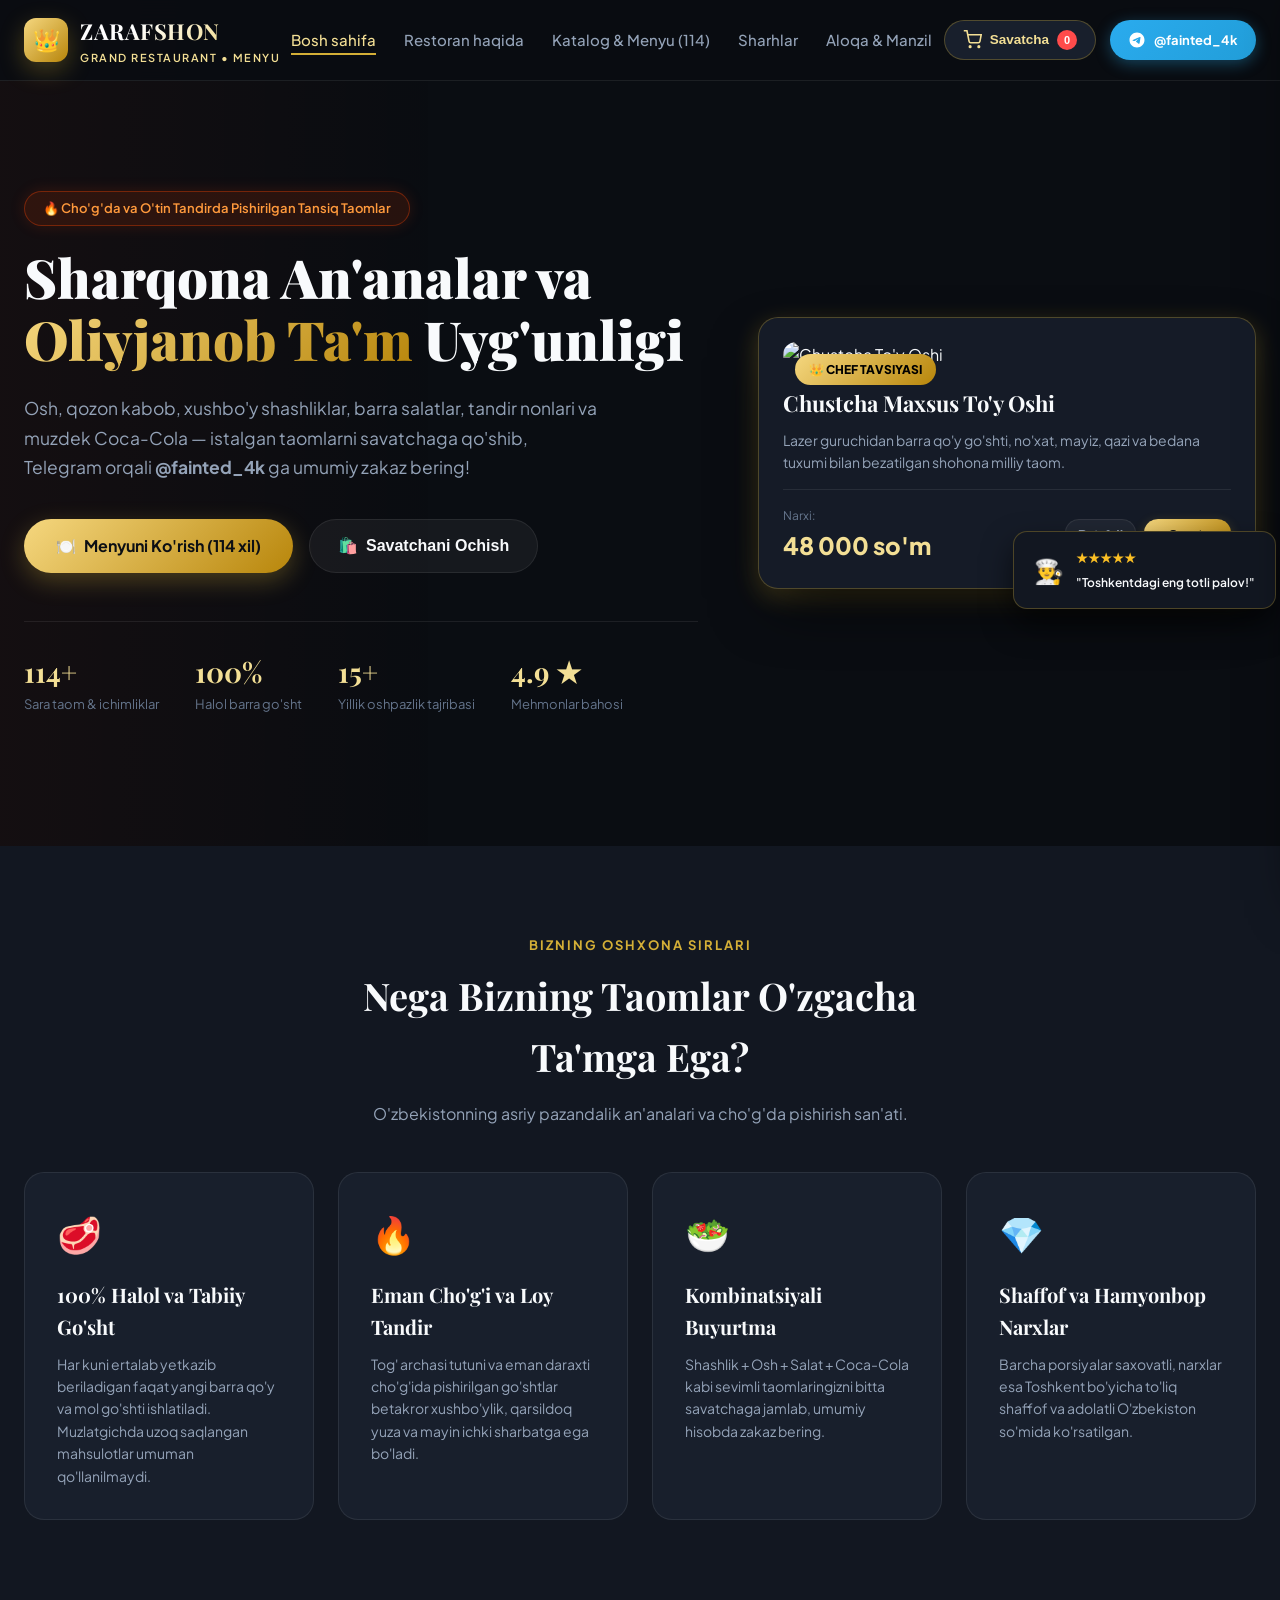
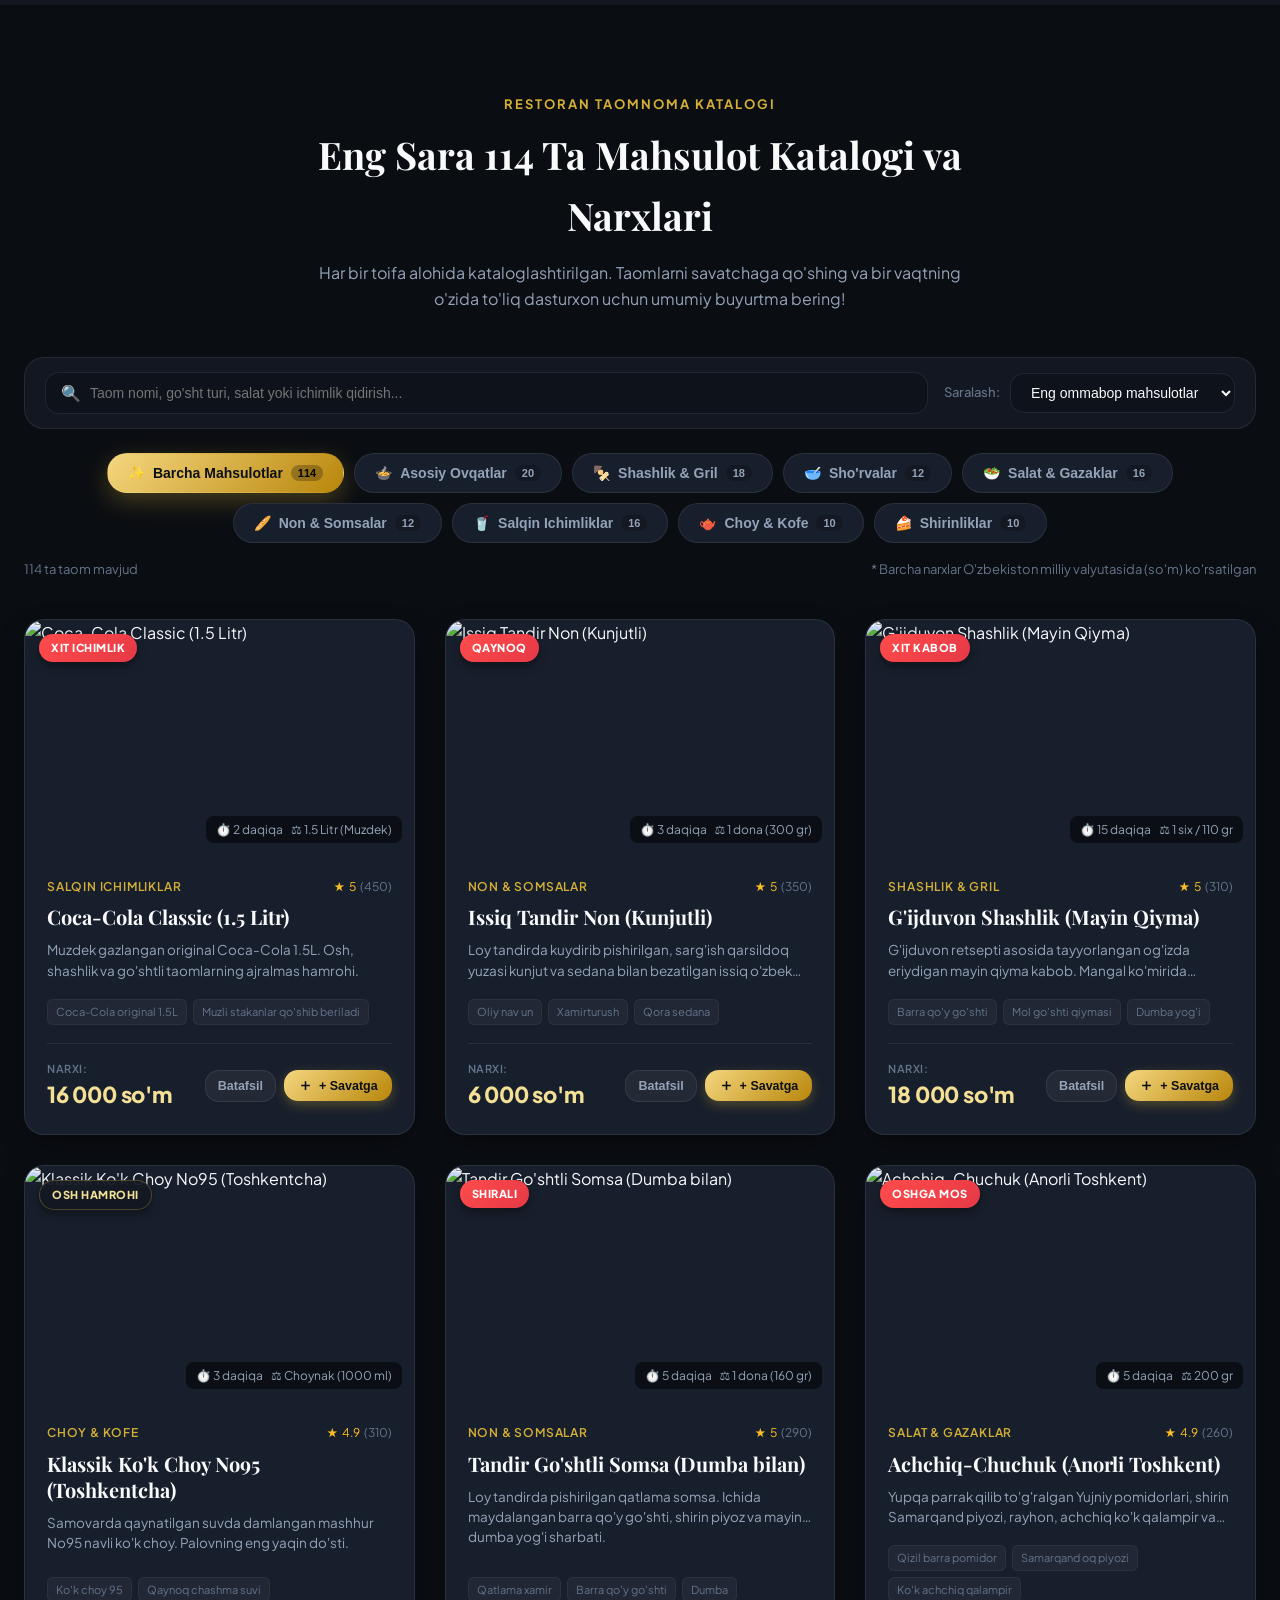
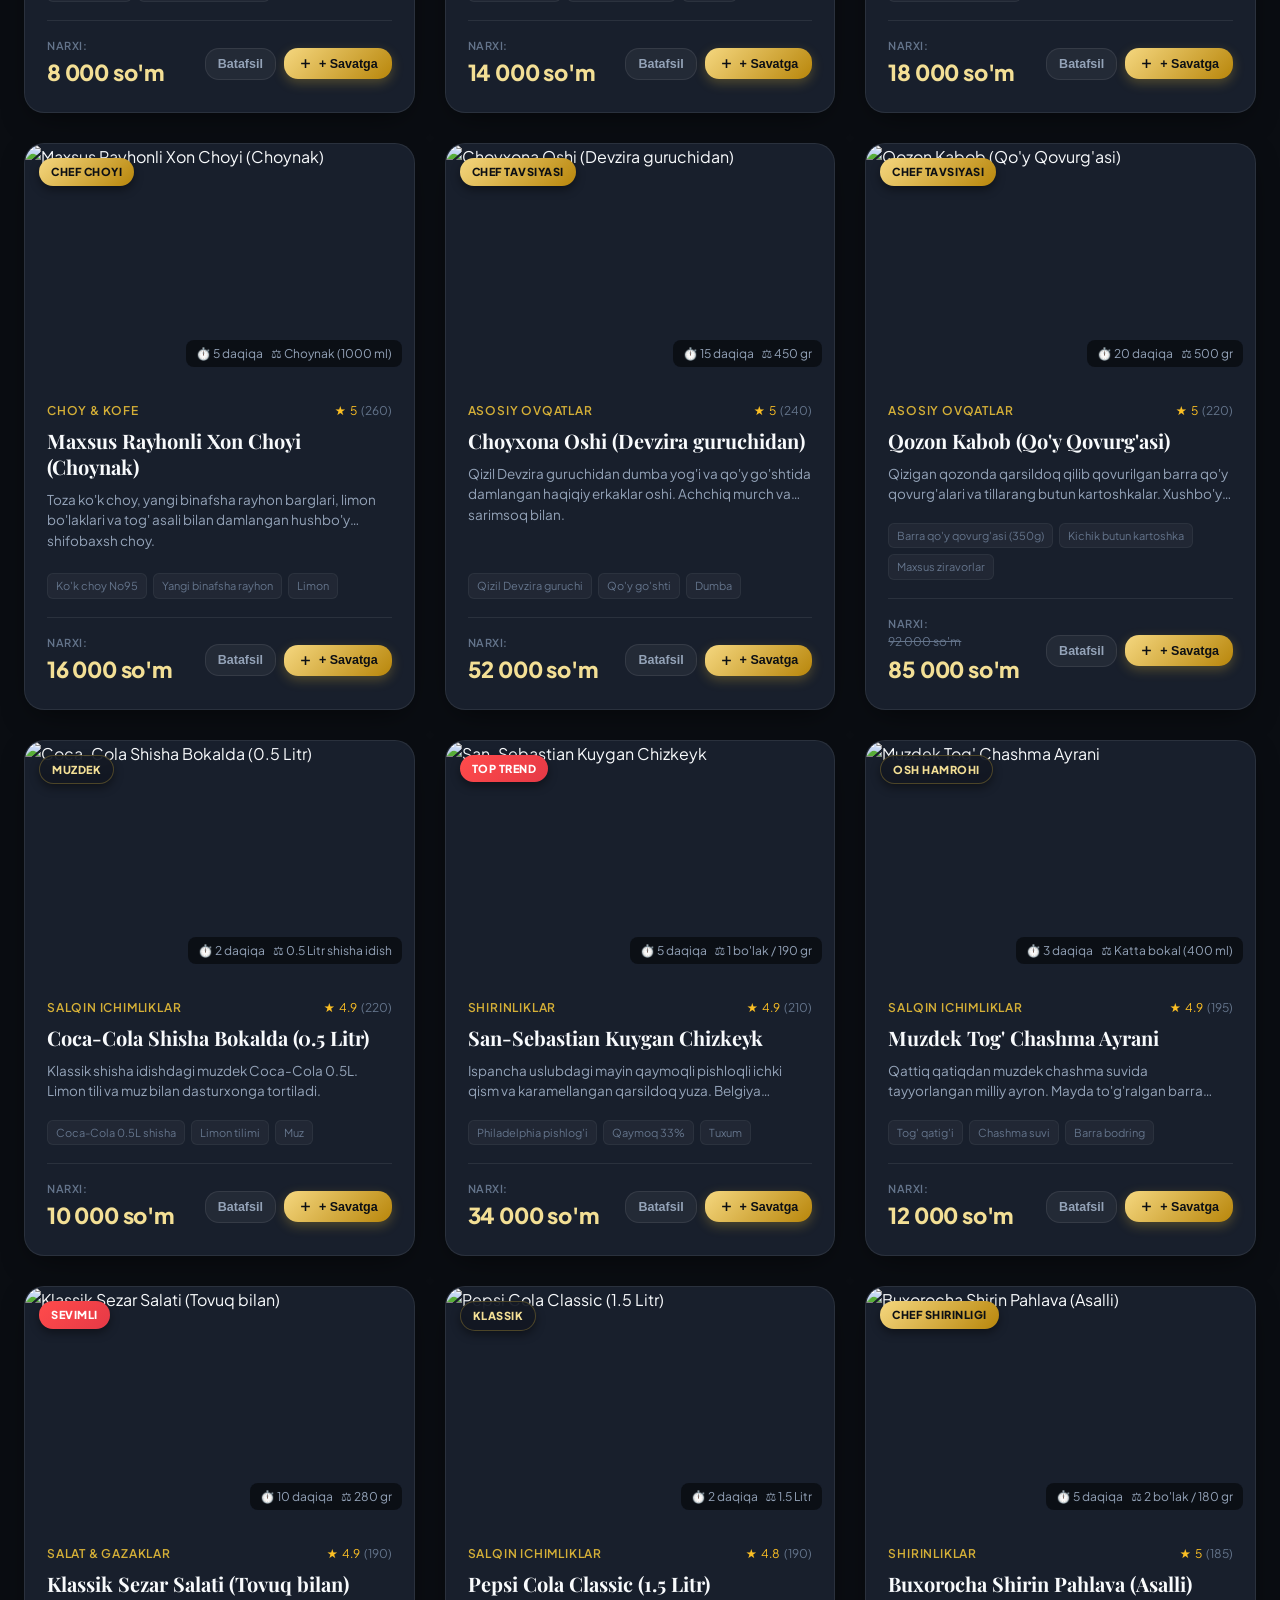
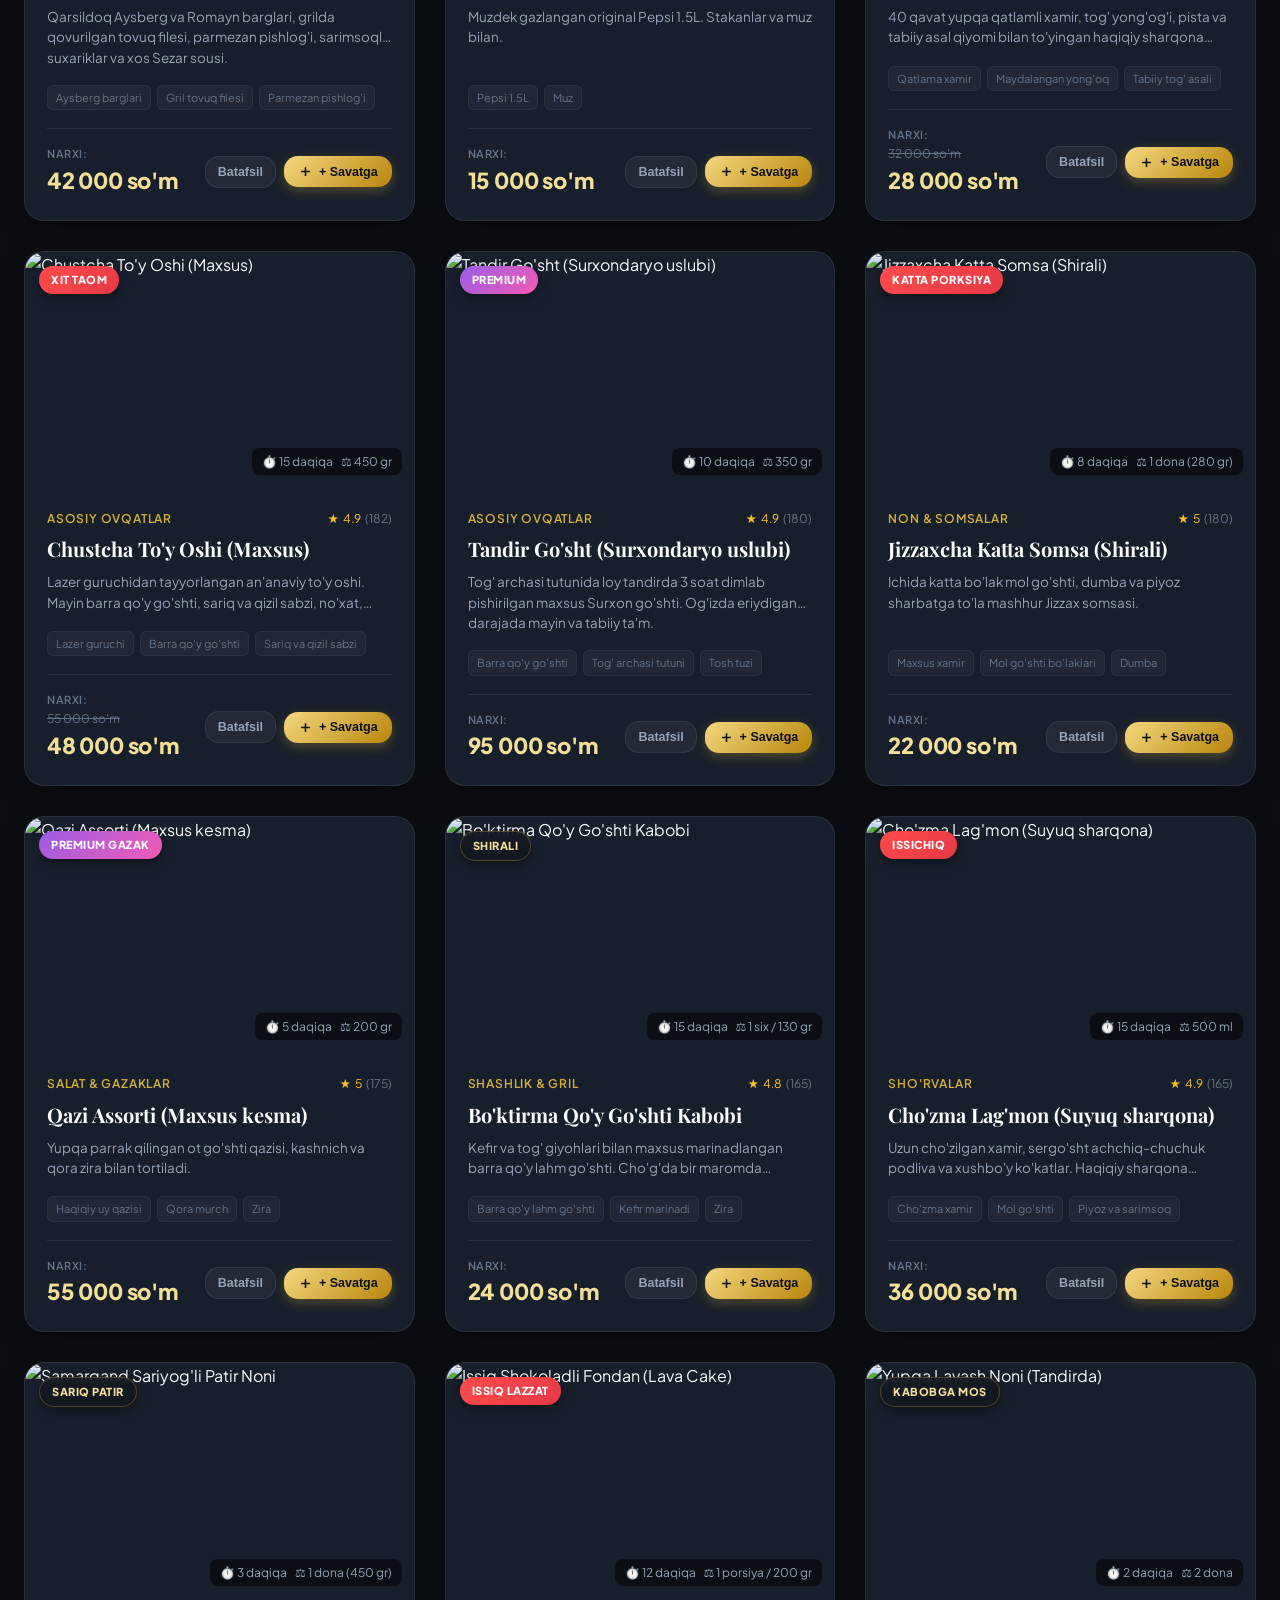
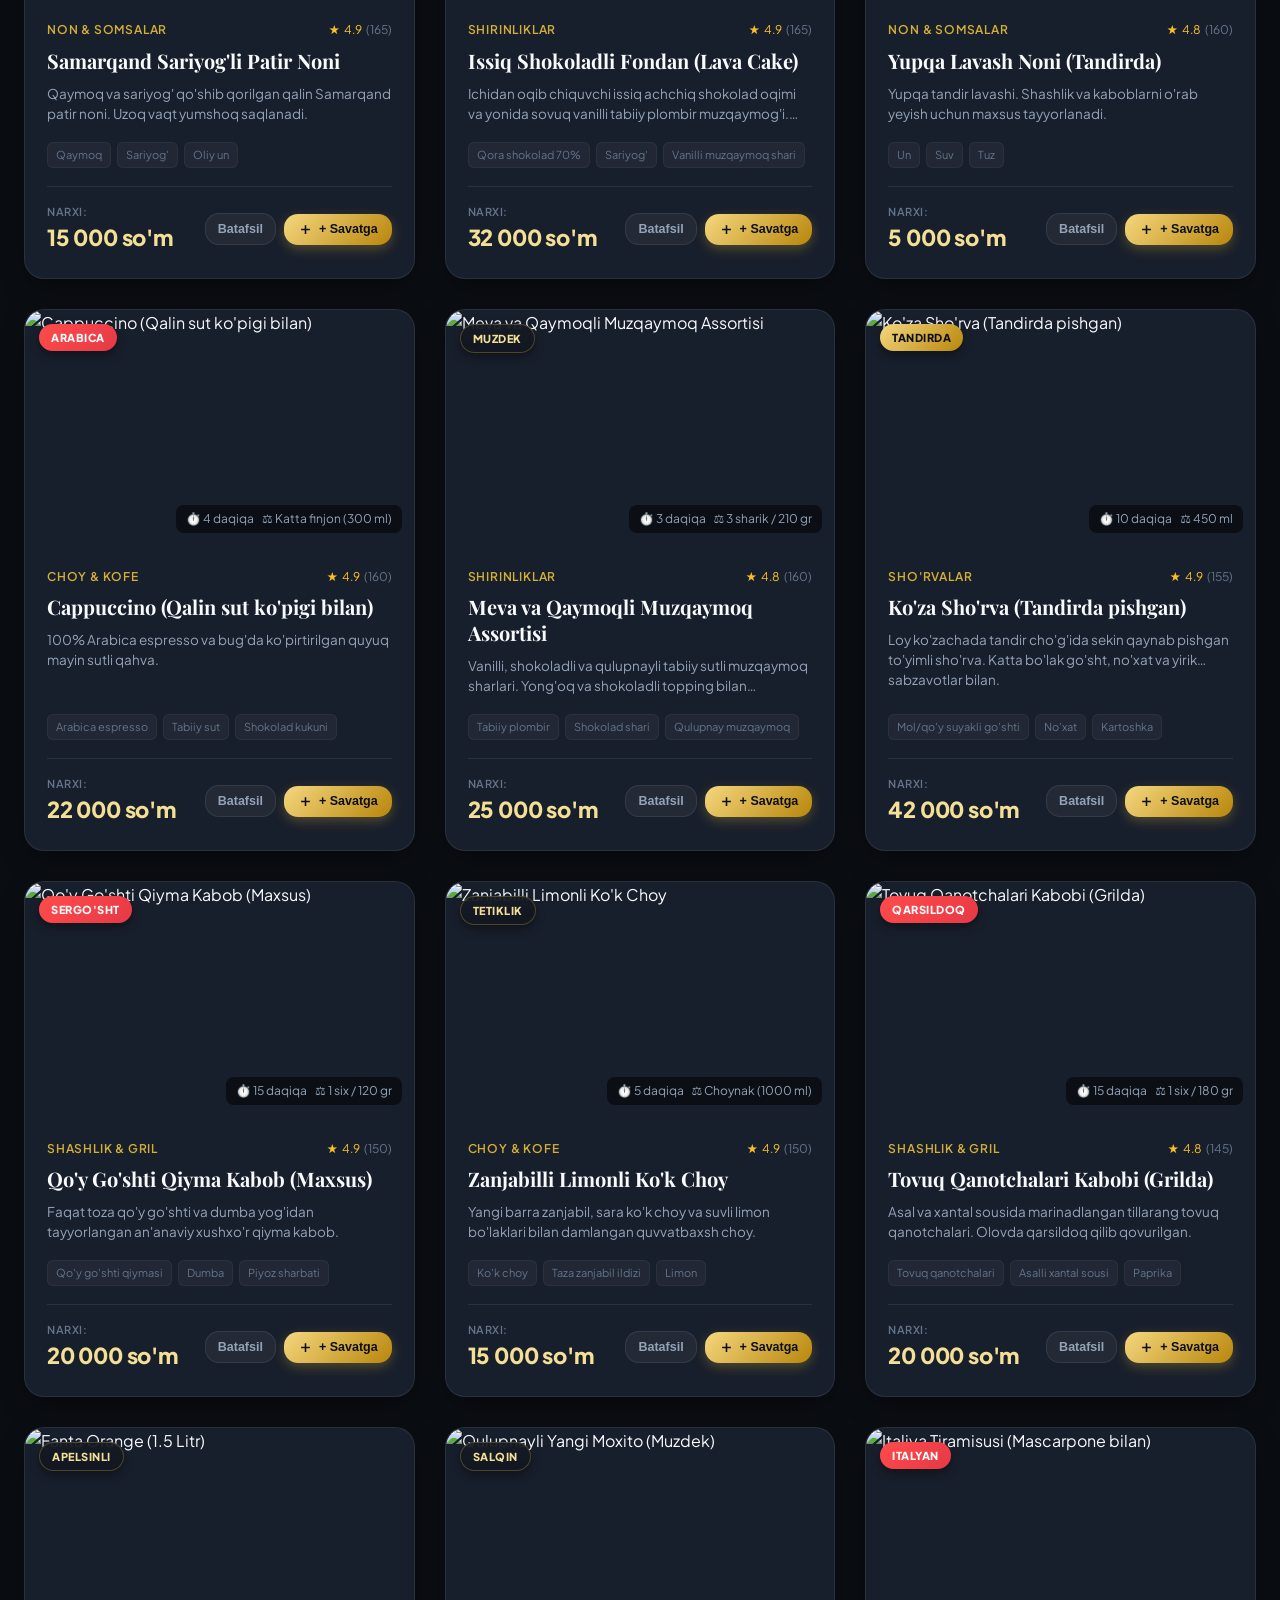
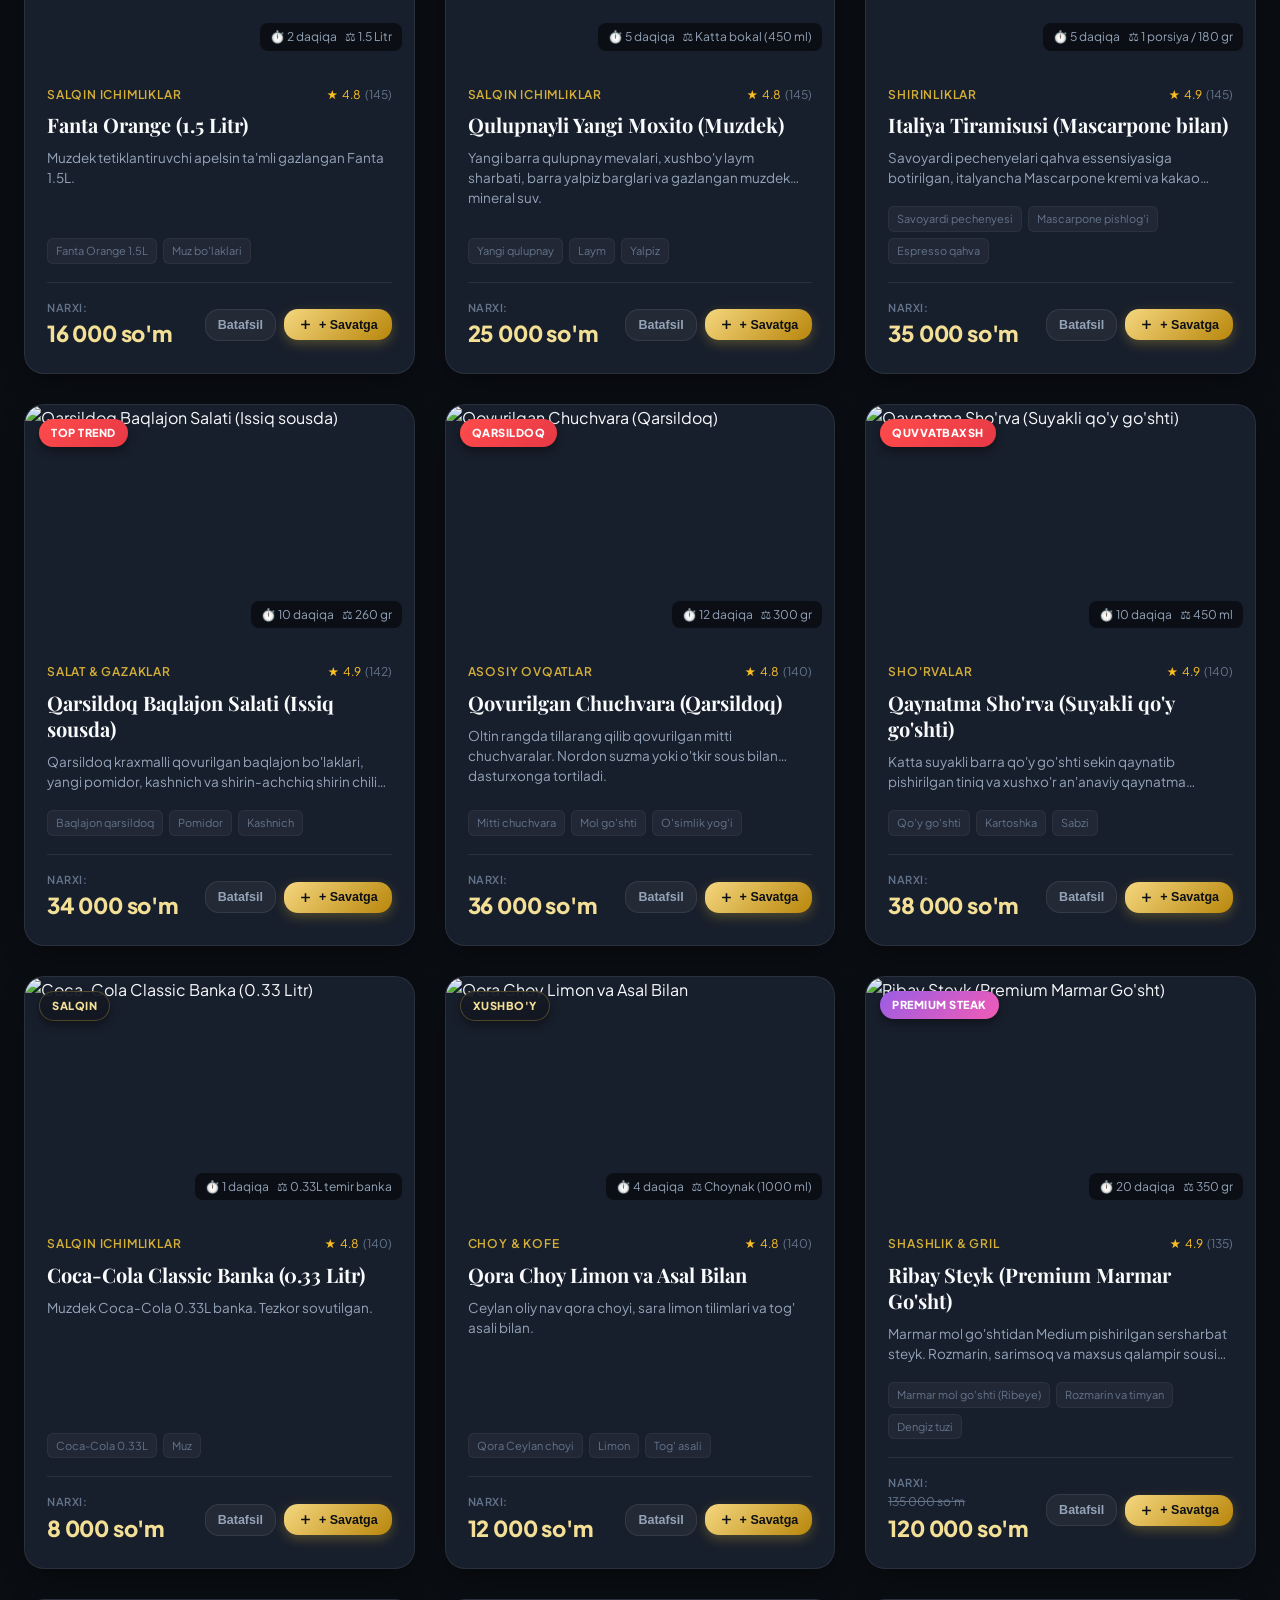
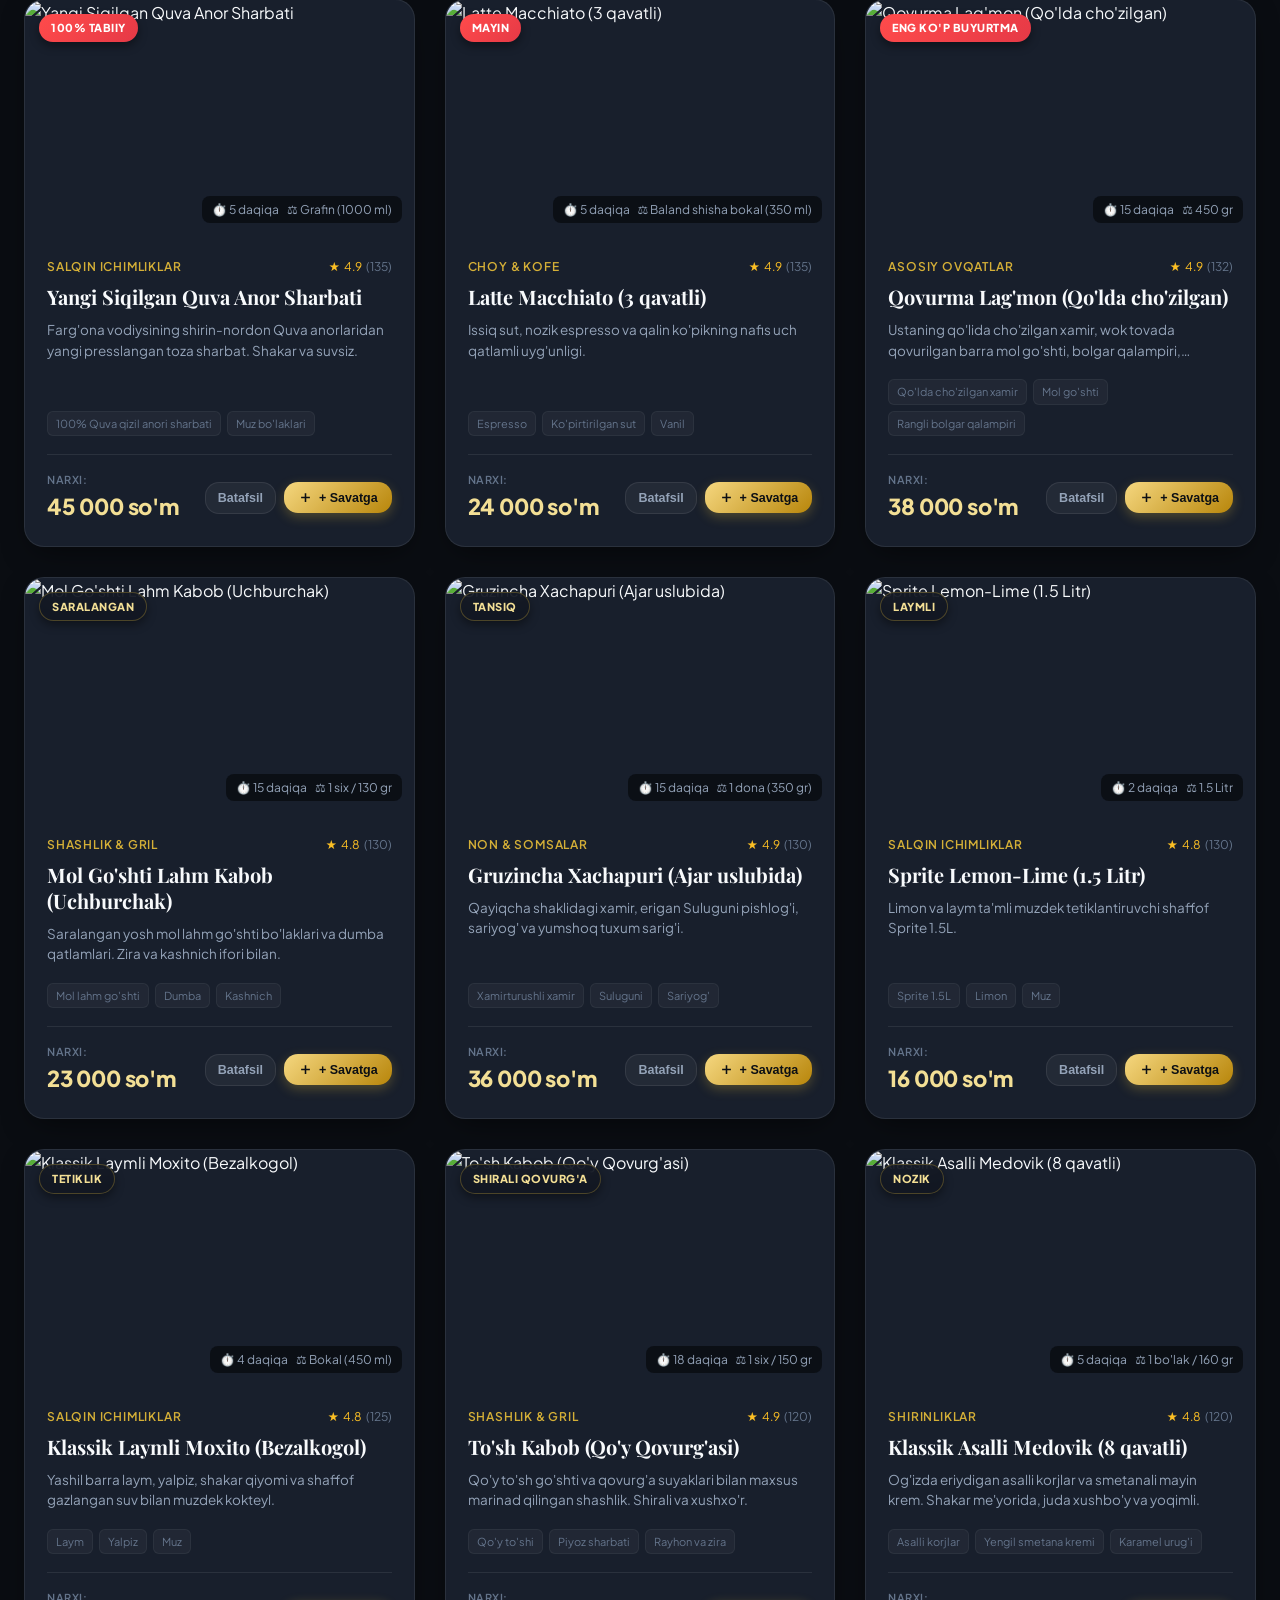
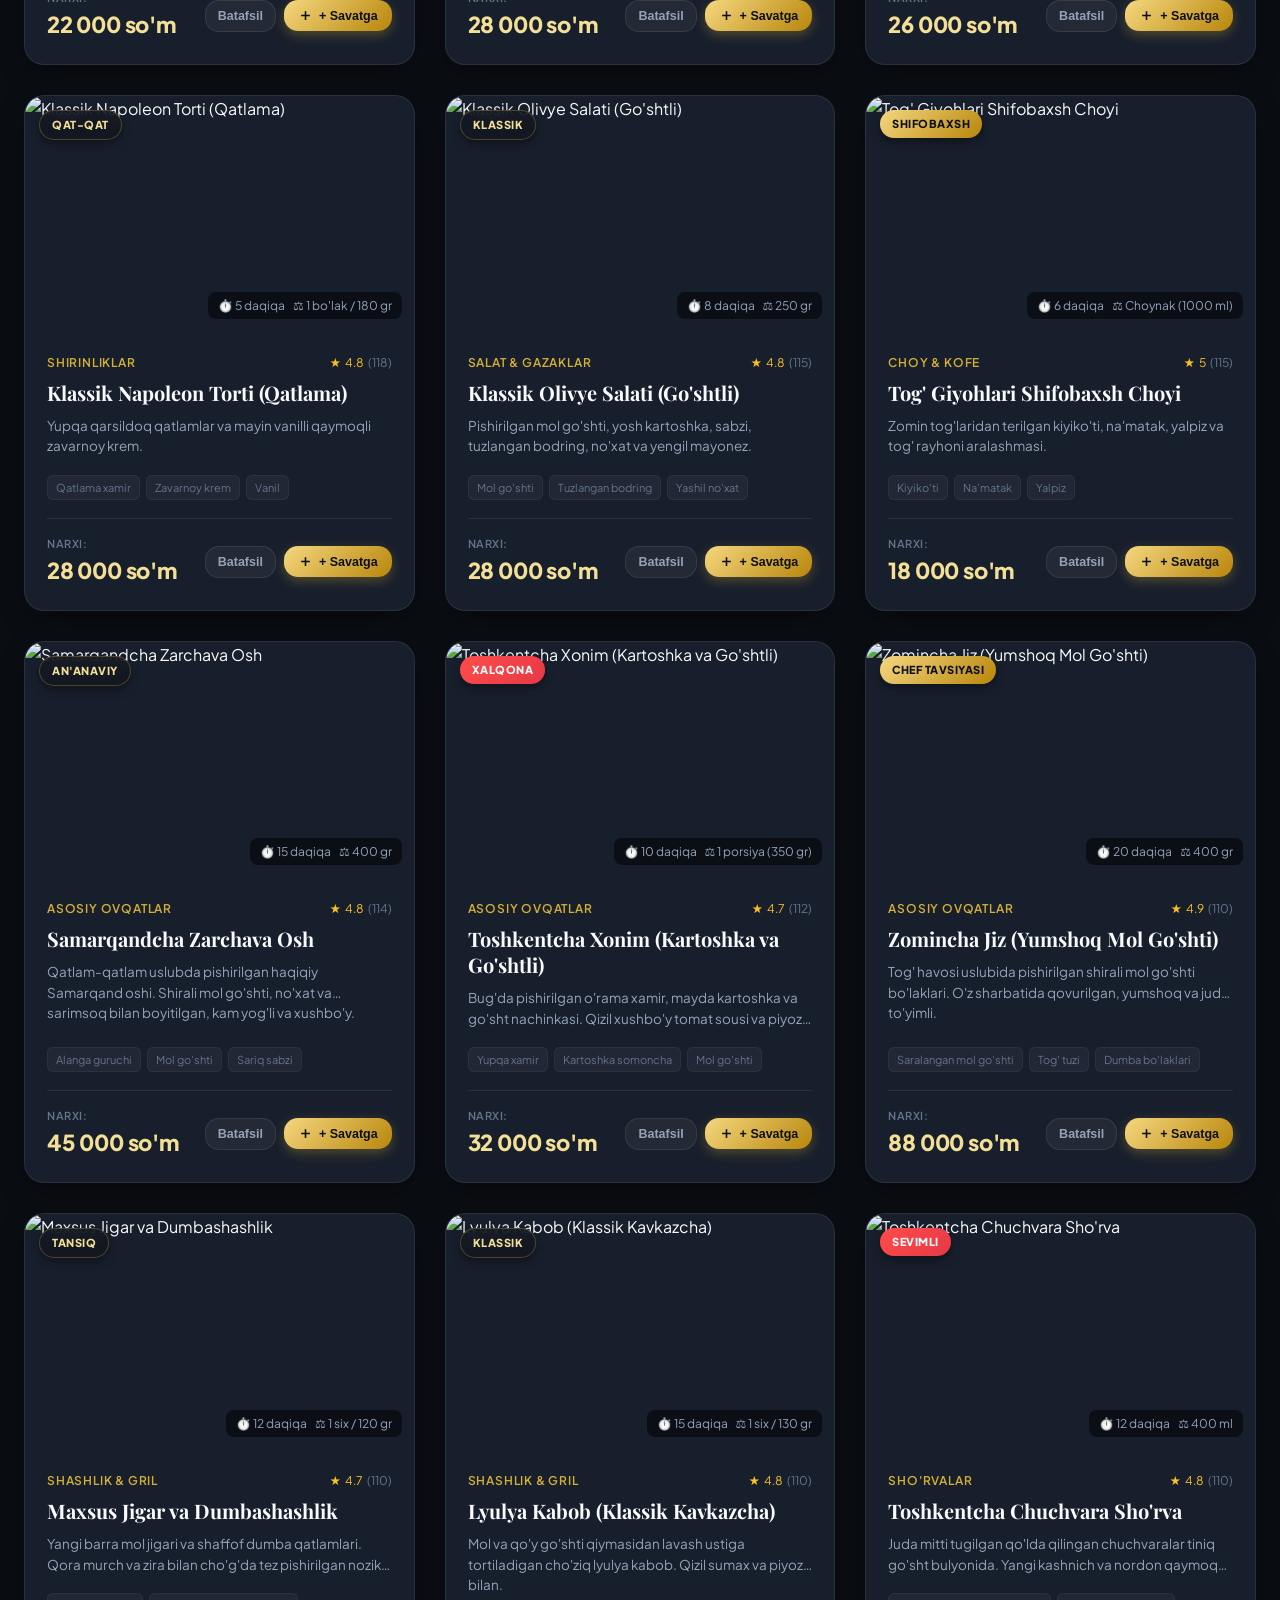
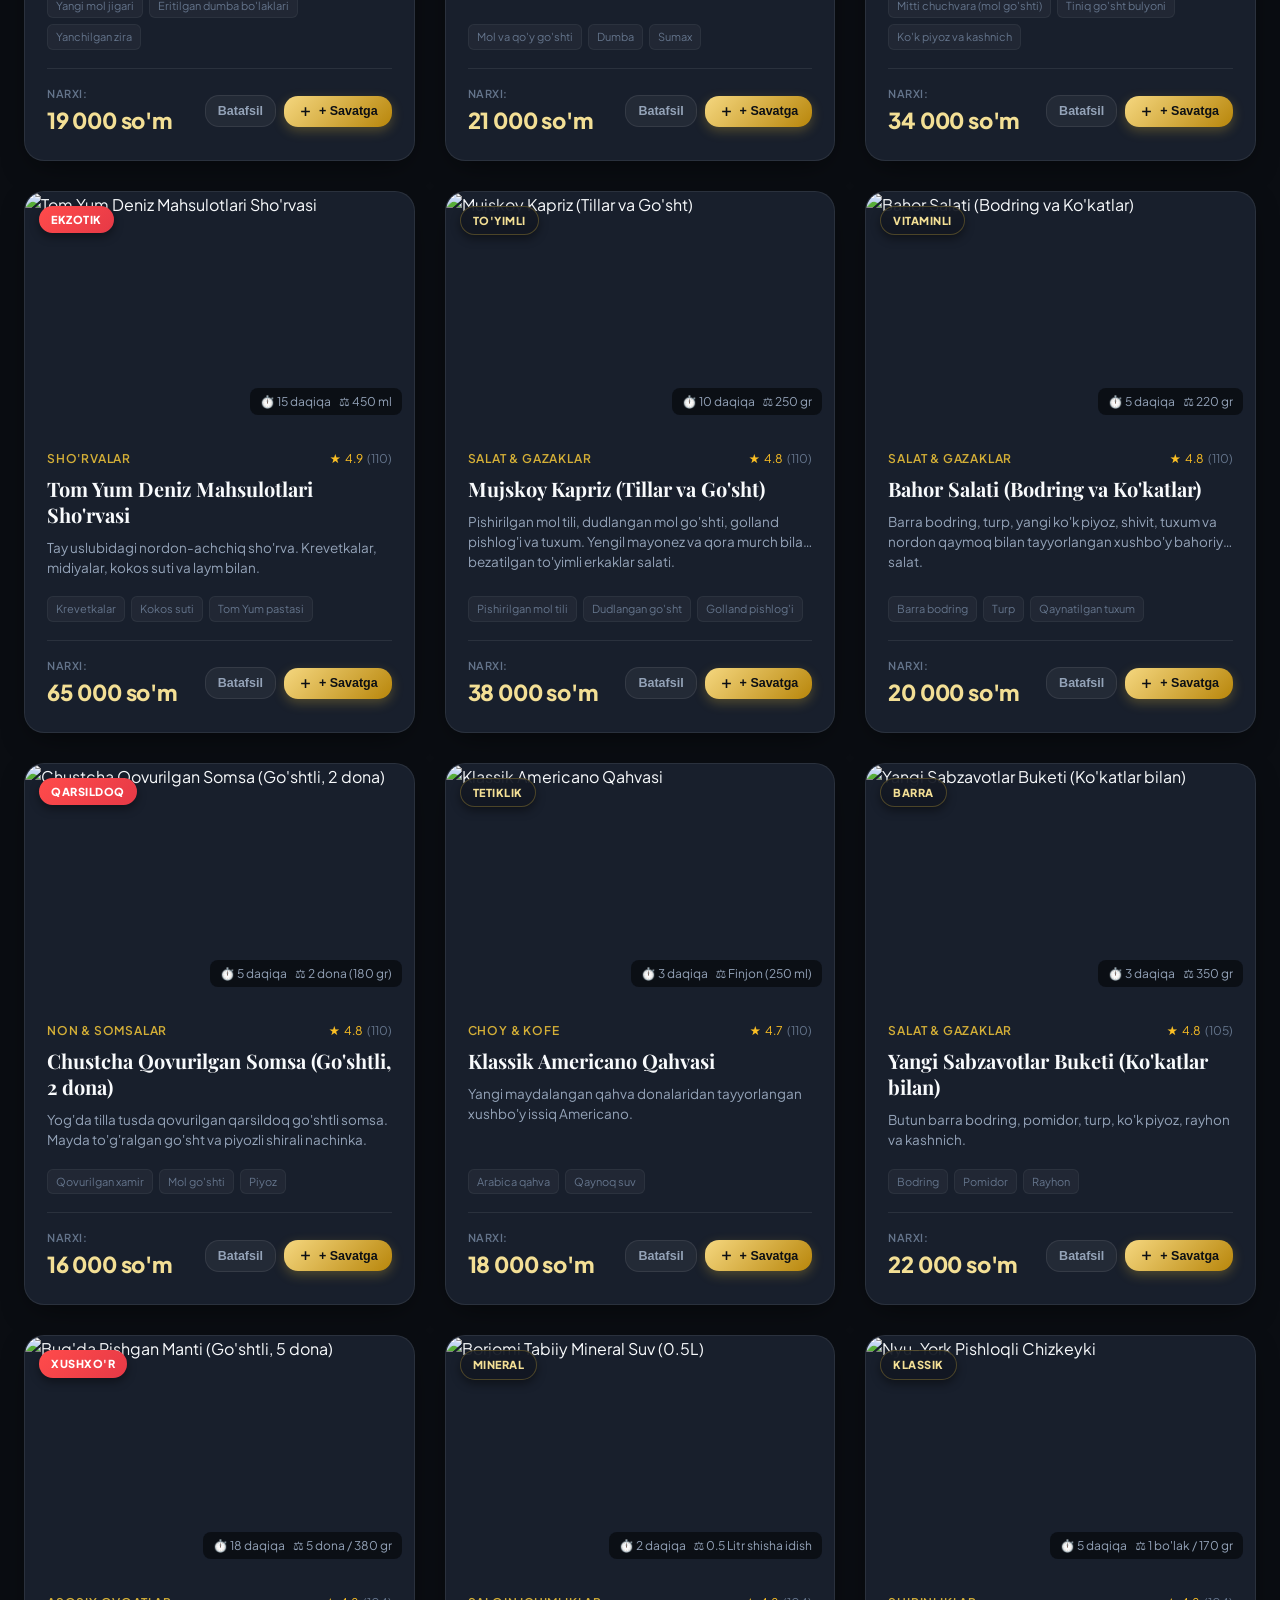
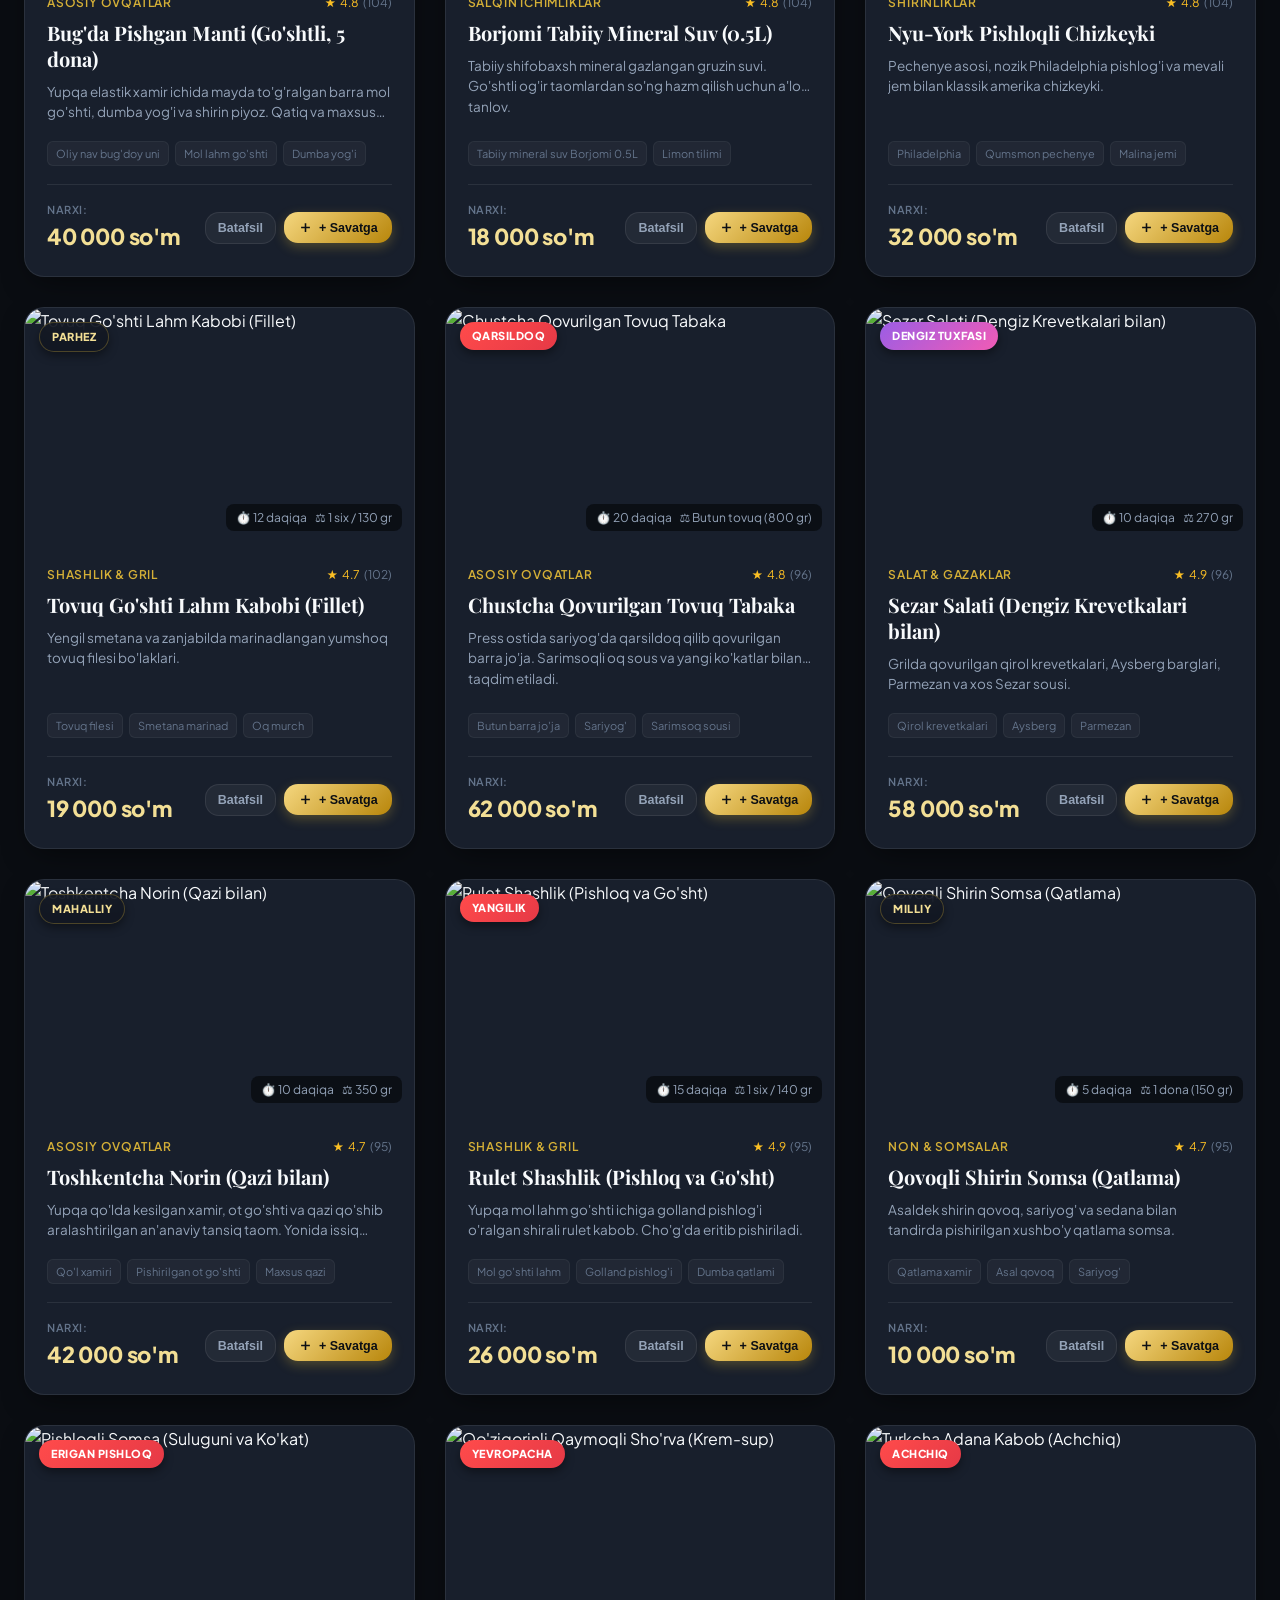
==== commit 78087eb9: "Add files via upload" ====
--- a/index.html
+++ b/index.html
@@ -38,6 +38,14 @@
         <li><a href="#menu" class="nav-link">Katalog & Menyu (114)</a></li>
         <li><a href="#reviews" class="nav-link">Sharhlar</a></li>
         <li><a href="#contact" class="nav-link">Aloqa & Manzil</a></li>
+        <li class="mobile-nav-telegram">
+          <a href="https://t.me/fainted_4k" target="_blank" class="btn-telegram-mobile">
+            <svg width="18" height="18" viewBox="0 0 24 24" fill="currentColor">
+              <path d="M12 2C6.48 2 2 6.48 2 12s4.48 10 10 10 10-4.48 10-10S17.52 2 12 2zm4.64 6.8c-.15 1.58-.8 5.42-1.13 7.19-.14.75-.42 1-.68 1.03-.58.05-1.02-.38-1.58-.75-.88-.58-1.38-.94-2.23-1.5-.99-.65-.35-1.01.22-1.59.15-.15 2.71-2.48 2.76-2.69a.2.2 0 00-.05-.18c-.06-.05-.14-.03-.21-.02-.09.02-1.49.95-4.22 2.79-.4.27-.76.41-1.08.4-.36-.01-1.04-.2-1.55-.37-.63-.2-1.12-.31-1.08-.66.02-.18.27-.36.75-.55 2.92-1.27 4.86-2.11 5.83-2.51 2.78-1.16 3.35-1.36 3.73-1.36.08 0 .27.02.39.12.1.08.13.19.14.27-.01.06.01.24 0 .38z"/>
+            </svg>
+            <span>Telegram: @fainted_4k</span>
+          </a>
+        </li>
       </ul>
 
       <div class="nav-actions">
--- a/styles.css
+++ b/styles.css
@@ -196,6 +196,10 @@
   width: 100%;
 }
 
+.mobile-nav-telegram {
+  display: none;
+}
+
 .nav-actions {
   display: flex;
   align-items: center;
@@ -1746,54 +1750,568 @@
   }
 }
 
-/* ================= RESPONSIVE STYLES ================= */
+/* ================= RESPONSIVE STYLES (KOMPYUTER, PLANSHET, TELEFON) ================= */
+
+/* Global Touch & Safe-Area Defaults */
+button, input, select, textarea, a {
+  -webkit-tap-highlight-color: transparent;
+  touch-action: manipulation;
+}
+
+/* -------------------------------------------------------------
+   1. TABLET & LAPTOP SCREENS (max-width: 1024px)
+   ------------------------------------------------------------- */
 @media (max-width: 1024px) {
+  .container {
+    padding: 0 20px;
+  }
+
+  .nav-links {
+    gap: 18px;
+  }
+  
+  .nav-link {
+    font-size: 14px;
+  }
+
+  .btn-telegram-nav span {
+    font-size: 12px;
+  }
+
+  .hero {
+    padding: 120px 0 70px;
+    min-height: auto;
+  }
+
   .hero-grid {
     grid-template-columns: 1fr;
     text-align: center;
-  }
-  .hero-badge, .hero-actions {
+    gap: 40px;
+  }
+
+  .hero-badge, 
+  .hero-actions {
     justify-content: center;
   }
+
   .hero-description {
-    margin: 0 auto 36px;
-  }
+    margin: 0 auto 32px;
+    max-width: 650px;
+  }
+
   .hero-features {
     justify-content: center;
-  }
+    gap: 16px;
+  }
+
   .hero-card-preview {
-    max-width: 500px;
+    max-width: 480px;
     margin: 0 auto;
   }
+
+  /* Dishes Grid on Tablet: 2 Columns */
+  .dishes-grid {
+    grid-template-columns: repeat(2, 1fr);
+    gap: 22px;
+  }
+
+  .dish-modal {
+    max-width: 720px;
+  }
+
   .footer-grid {
-    grid-template-columns: 1fr 1fr;
-  }
-}
-
+    grid-template-columns: repeat(2, 1fr);
+    gap: 36px;
+  }
+
+  .cart-drawer {
+    max-width: 440px;
+  }
+}
+
+/* -------------------------------------------------------------
+   2. MOBILE PHONES & SMALL TABLETS (max-width: 768px)
+   ------------------------------------------------------------- */
 @media (max-width: 768px) {
-  .nav-links, .nav-actions .btn-telegram-nav {
+  /* Navigation Bar */
+  .nav-container {
+    height: 72px;
+  }
+
+  .brand-logo {
+    gap: 10px;
+  }
+
+  .logo-icon {
+    width: 38px;
+    height: 38px;
+    font-size: 20px;
+  }
+
+  .brand-name {
+    font-size: 19px;
+  }
+
+  .brand-tagline {
+    font-size: 10px;
+  }
+
+  /* Hide Desktop Telegram pill in navbar; it lives in mobile menu */
+  .nav-actions .btn-telegram-nav {
     display: none;
   }
+
+  .btn-cart-nav {
+    padding: 8px 14px;
+    font-size: 12.5px;
+    gap: 6px;
+  }
+
   .mobile-toggle {
+    display: flex;
+    align-items: center;
+    justify-content: center;
+    width: 40px;
+    height: 40px;
+    background: var(--bg-card);
+    border: 1px solid var(--border-color);
+    border-radius: var(--radius-sm);
+    color: #fff;
+    font-size: 20px;
+    cursor: pointer;
+    transition: var(--transition);
+  }
+
+  .mobile-toggle:hover,
+  .mobile-toggle[aria-expanded="true"] {
+    background: rgba(212, 175, 55, 0.15);
+    border-color: var(--border-gold);
+    color: var(--gold-light);
+  }
+
+  /* Smooth Dropdown Mobile Menu */
+  .nav-links {
+    position: fixed;
+    top: 72px;
+    left: 0;
+    width: 100%;
+    background: rgba(14, 18, 25, 0.98);
+    backdrop-filter: blur(20px);
+    -webkit-backdrop-filter: blur(20px);
+    border-bottom: 1px solid var(--border-gold);
+    flex-direction: column;
+    align-items: stretch;
+    padding: 18px 20px 24px;
+    gap: 10px;
+    box-shadow: 0 20px 45px rgba(0, 0, 0, 0.8);
+    opacity: 0;
+    visibility: hidden;
+    transform: translateY(-16px);
+    transition: all 0.3s cubic-bezier(0.16, 1, 0.3, 1);
+    z-index: 999;
+  }
+
+  .nav-links.open {
+    opacity: 1;
+    visibility: visible;
+    transform: translateY(0);
+  }
+
+  .nav-links li {
+    width: 100%;
+  }
+
+  .nav-links .nav-link {
     display: block;
-  }
+    padding: 12px 16px;
+    border-radius: var(--radius-md);
+    background: var(--bg-card);
+    border: 1px solid var(--border-color);
+    font-size: 15px;
+    font-weight: 600;
+    color: var(--text-primary);
+  }
+
+  .nav-links .nav-link:hover,
+  .nav-links .nav-link.active {
+    background: rgba(212, 175, 55, 0.14);
+    border-color: var(--border-gold);
+    color: var(--gold-light);
+  }
+
+  .nav-links .nav-link::after {
+    display: none;
+  }
+
+  .mobile-nav-telegram {
+    display: block;
+    margin-top: 6px;
+  }
+
+  .btn-telegram-mobile {
+    display: flex;
+    align-items: center;
+    justify-content: center;
+    gap: 10px;
+    background: linear-gradient(135deg, #2AABEE 0%, #229ED9 100%);
+    color: #fff;
+    text-decoration: none;
+    padding: 14px 20px;
+    border-radius: var(--radius-md);
+    font-weight: 700;
+    font-size: 15px;
+    box-shadow: 0 4px 15px rgba(42, 171, 238, 0.35);
+  }
+
+  /* Hero Section on Mobile */
+  .hero {
+    padding: 105px 0 50px;
+  }
+
   .hero-title {
-    font-size: 36px;
-  }
+    font-size: clamp(26px, 7vw, 36px);
+    line-height: 1.25;
+    margin-bottom: 16px;
+  }
+
+  .hero-badge {
+    font-size: 12px;
+    padding: 7px 14px;
+    margin: 0 auto 18px;
+    text-align: center;
+  }
+
+  .hero-description {
+    font-size: 14px;
+    line-height: 1.6;
+    margin-bottom: 24px;
+  }
+
+  .hero-actions {
+    flex-direction: column;
+    width: 100%;
+    gap: 12px;
+  }
+
+  .hero-actions .btn-gold,
+  .hero-actions .btn-secondary {
+    width: 100%;
+    justify-content: center;
+    padding: 14px 20px;
+    font-size: 15px;
+  }
+
+  .hero-features {
+    display: grid;
+    grid-template-columns: repeat(2, 1fr);
+    gap: 12px;
+    margin-top: 32px;
+  }
+
+  .feature-stat-item {
+    padding: 12px 14px;
+    text-align: center;
+    border-radius: var(--radius-md);
+    background: var(--bg-card);
+    border: 1px solid var(--border-color);
+  }
+
+  .stat-number {
+    font-size: 24px;
+  }
+
+  .stat-label {
+    font-size: 11px;
+  }
+
+  /* Horizontal Swipeable Category Tabs */
+  .category-tabs {
+    flex-wrap: nowrap;
+    overflow-x: auto;
+    justify-content: flex-start;
+    padding: 4px 4px 14px;
+    gap: 8px;
+    -webkit-overflow-scrolling: touch;
+    scrollbar-width: none;
+    scroll-snap-type: x proximity;
+  }
+
+  .category-tabs::-webkit-scrollbar {
+    display: none;
+  }
+
+  .tab-btn {
+    flex-shrink: 0;
+    white-space: nowrap;
+    padding: 10px 16px;
+    font-size: 13px;
+    scroll-snap-align: start;
+  }
+
+  /* Search & Sort Controls Stacked */
+  .search-filter-row {
+    flex-direction: column;
+    align-items: stretch;
+    gap: 12px;
+    padding: 14px;
+  }
+
+  .search-box {
+    width: 100%;
+    min-width: 0;
+  }
+
+  .sort-box {
+    width: 100%;
+    flex-direction: column;
+    align-items: flex-start;
+    gap: 6px;
+  }
+
+  .sort-box label {
+    font-size: 12px;
+  }
+
+  .sort-select {
+    width: 100%;
+  }
+
+  .results-meta {
+    flex-direction: column;
+    align-items: flex-start;
+    gap: 6px;
+  }
+
+  /* Dishes Grid on Phones: 1 Column */
   .dishes-grid {
     grid-template-columns: 1fr;
-  }
+    gap: 20px;
+  }
+
+  .dish-img-wrap {
+    height: 220px;
+  }
+
+  .dish-content {
+    padding: 20px;
+  }
+
+  /* Modal on Mobile */
+  .modal-overlay {
+    padding: 12px;
+    align-items: center;
+  }
+
+  .dish-modal {
+    max-width: 100%;
+    max-height: 92vh;
+    border-radius: var(--radius-lg);
+  }
+
   .modal-grid {
     grid-template-columns: 1fr;
   }
+
   .modal-img-wrap {
     height: 220px;
     min-height: auto;
   }
+
+  .modal-body {
+    padding: 22px 18px;
+  }
+
+  .modal-title {
+    font-size: 22px;
+  }
+
+  .modal-calc-row {
+    flex-direction: column;
+    align-items: stretch;
+    gap: 12px;
+  }
+
+  .modal-total-box {
+    display: flex;
+    justify-content: space-between;
+    align-items: baseline;
+    text-align: left;
+  }
+
+  .modal-actions-row {
+    flex-direction: column;
+    gap: 12px;
+    width: 100%;
+  }
+
+  .modal-actions-row button {
+    width: 100%;
+    justify-content: center;
+    padding: 14px 20px;
+  }
+
+  /* Cart Drawer Fullscreen on Mobile */
+  .cart-drawer {
+    width: 100%;
+    max-width: 100%;
+    right: -100%;
+  }
+
+  .cart-drawer.open {
+    right: 0;
+  }
+
+  .cart-header {
+    padding: 18px 20px;
+  }
+
+  .cart-items-body {
+    padding: 16px 18px;
+  }
+
+  .cart-footer {
+    padding: 18px 20px;
+    padding-bottom: max(22px, env(safe-area-inset-bottom, 22px));
+    max-height: 56vh;
+  }
+
+  /* Floating Cart Pill on Mobile */
+  .floating-cart-btn {
+    bottom: max(16px, env(safe-area-inset-bottom, 16px));
+    right: 16px;
+    padding: 8px 16px 8px 12px;
+  }
+
+  .floating-cart-icon {
+    width: 34px;
+    height: 34px;
+  }
+
+  .floating-cart-price {
+    font-size: 13.5px;
+  }
+
+  /* Toast Notification on Mobile */
+  .toast-container {
+    bottom: 80px;
+    left: 16px;
+    right: 16px;
+  }
+
+  .toast {
+    width: 100%;
+    justify-content: center;
+    padding: 12px 16px;
+    font-size: 13px;
+  }
+
+  /* Reviews & Footer */
+  .reviews-grid {
+    grid-template-columns: 1fr;
+    gap: 16px;
+  }
+
   .footer-grid {
     grid-template-columns: 1fr;
-  }
-  .cart-drawer {
-    max-width: 100%;
-  }
-}
+    gap: 30px;
+    text-align: center;
+  }
+
+  .footer-brand {
+    align-items: center;
+  }
+
+  .footer-brand .brand-logo {
+    justify-content: center;
+  }
+
+  .social-links {
+    justify-content: center;
+  }
+}
+
+/* -------------------------------------------------------------
+   3. EXTRA SMALL PHONES (max-width: 480px)
+   ------------------------------------------------------------- */
+@media (max-width: 480px) {
+  .container {
+    padding: 0 14px;
+  }
+
+  .brand-tagline {
+    display: none;
+  }
+
+  .btn-cart-nav span:not(.cart-badge) {
+    display: none;
+  }
+
+  .btn-cart-nav {
+    padding: 8px 10px;
+  }
+
+  .dish-card {
+    border-radius: var(--radius-md);
+  }
+
+  .dish-img-wrap {
+    height: 195px;
+  }
+
+  .dish-content {
+    padding: 16px;
+  }
+
+  .dish-title {
+    font-size: 17px;
+  }
+
+  .dish-footer {
+    flex-direction: column;
+    align-items: stretch;
+    gap: 12px;
+  }
+
+  .dish-price-wrap {
+    flex-direction: row;
+    justify-content: space-between;
+    align-items: baseline;
+  }
+
+  .dish-price {
+    font-size: 20px;
+  }
+
+  .dish-buttons {
+    display: grid;
+    grid-template-columns: 1fr 1.3fr;
+    gap: 8px;
+    width: 100%;
+  }
+
+  .btn-detail-sm, 
+  .btn-add-cart-primary {
+    justify-content: center;
+    padding: 11px 12px;
+    font-size: 13px;
+  }
+
+  .cart-item-card {
+    padding: 10px;
+    gap: 10px;
+  }
+
+  .cart-item-img {
+    width: 50px;
+    height: 50px;
+  }
+
+  .cart-item-title {
+    font-size: 13px;
+  }
+
+  .btn-checkout-telegram {
+    font-size: 14px;
+    padding: 14px 16px;
+  }
+}
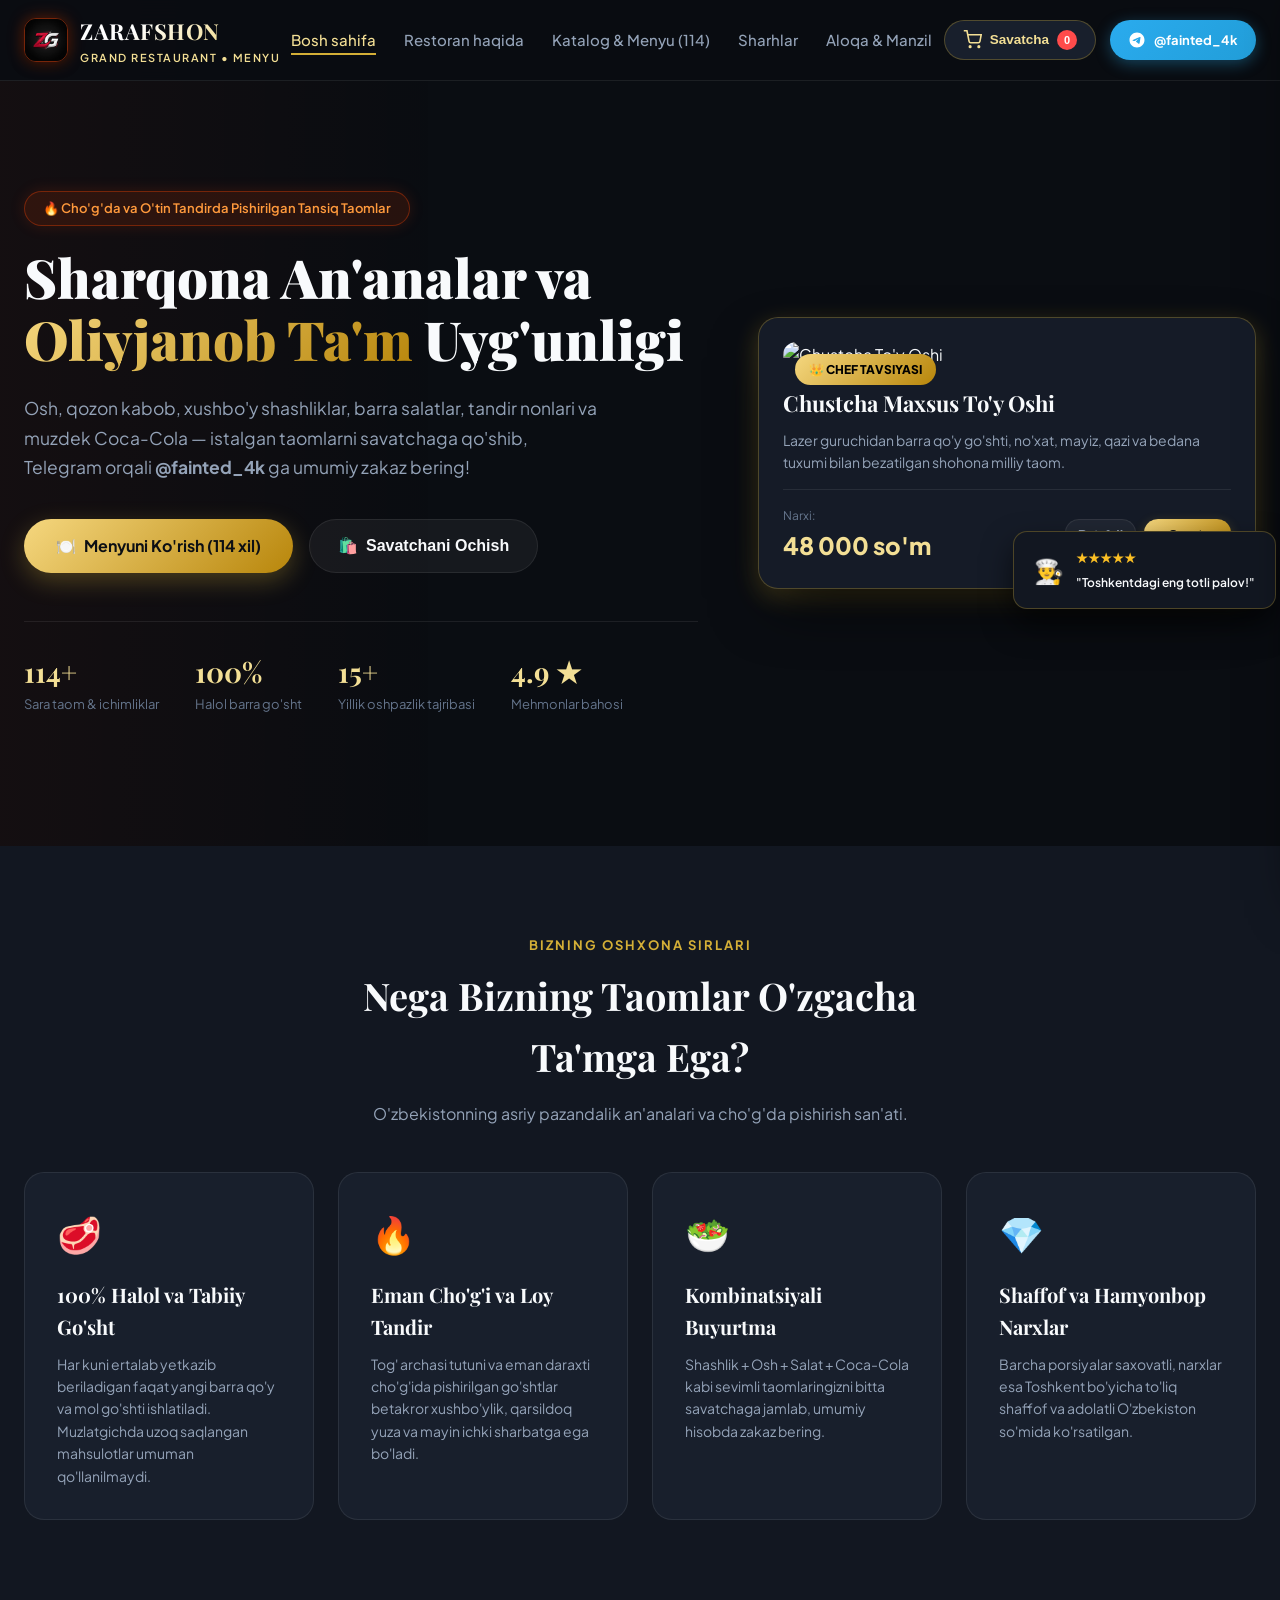
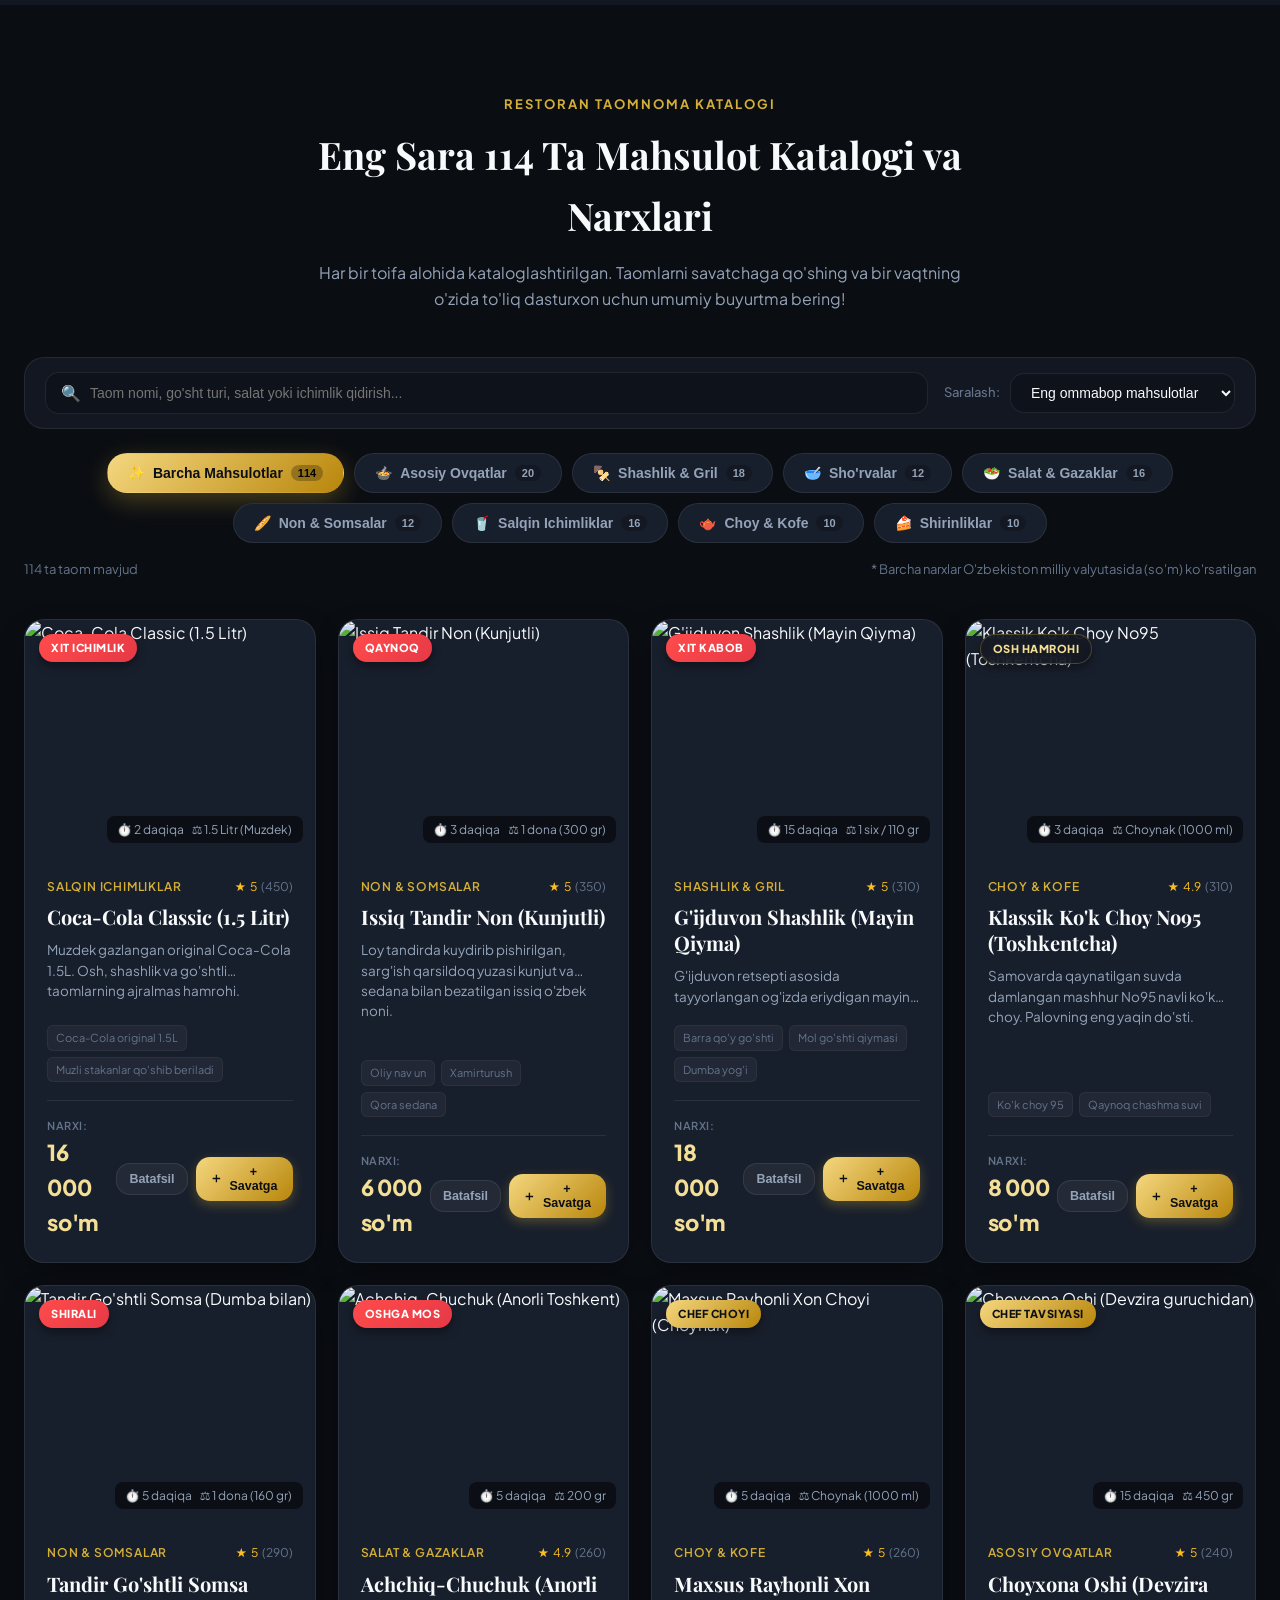
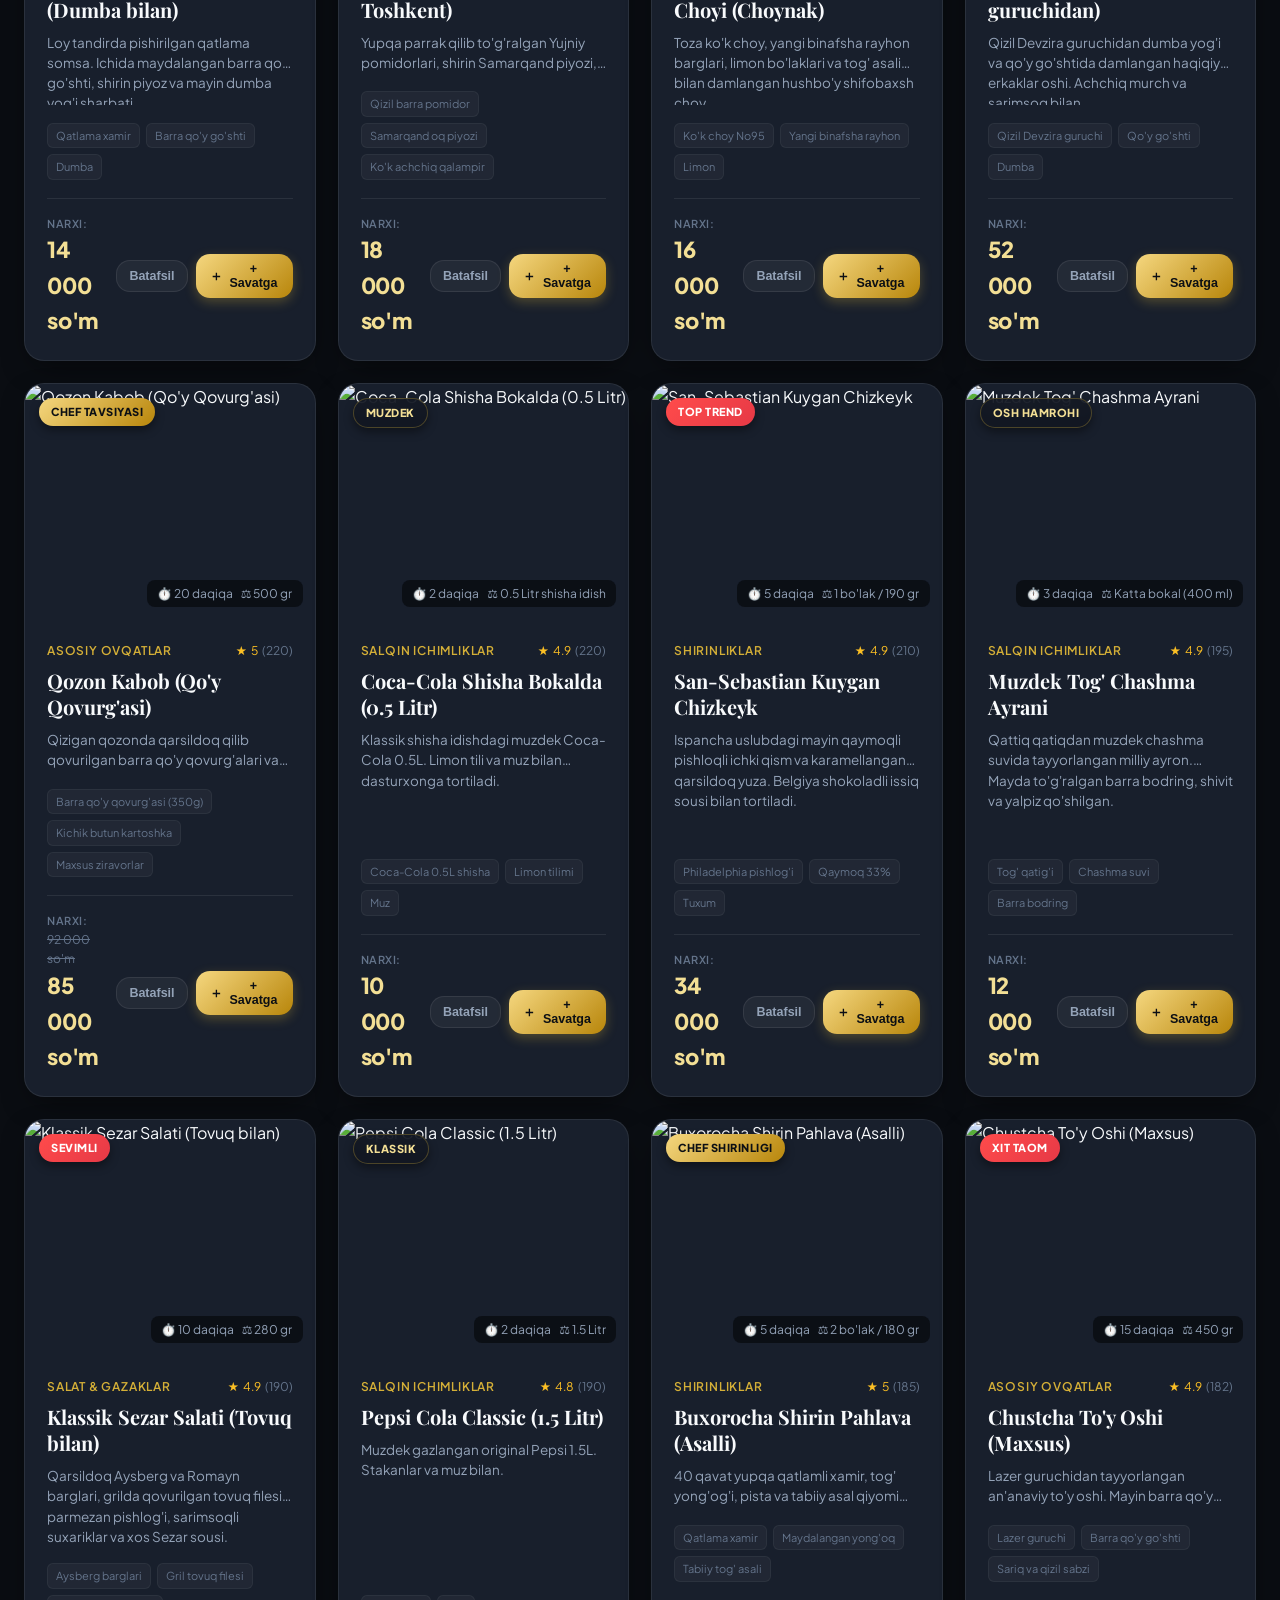
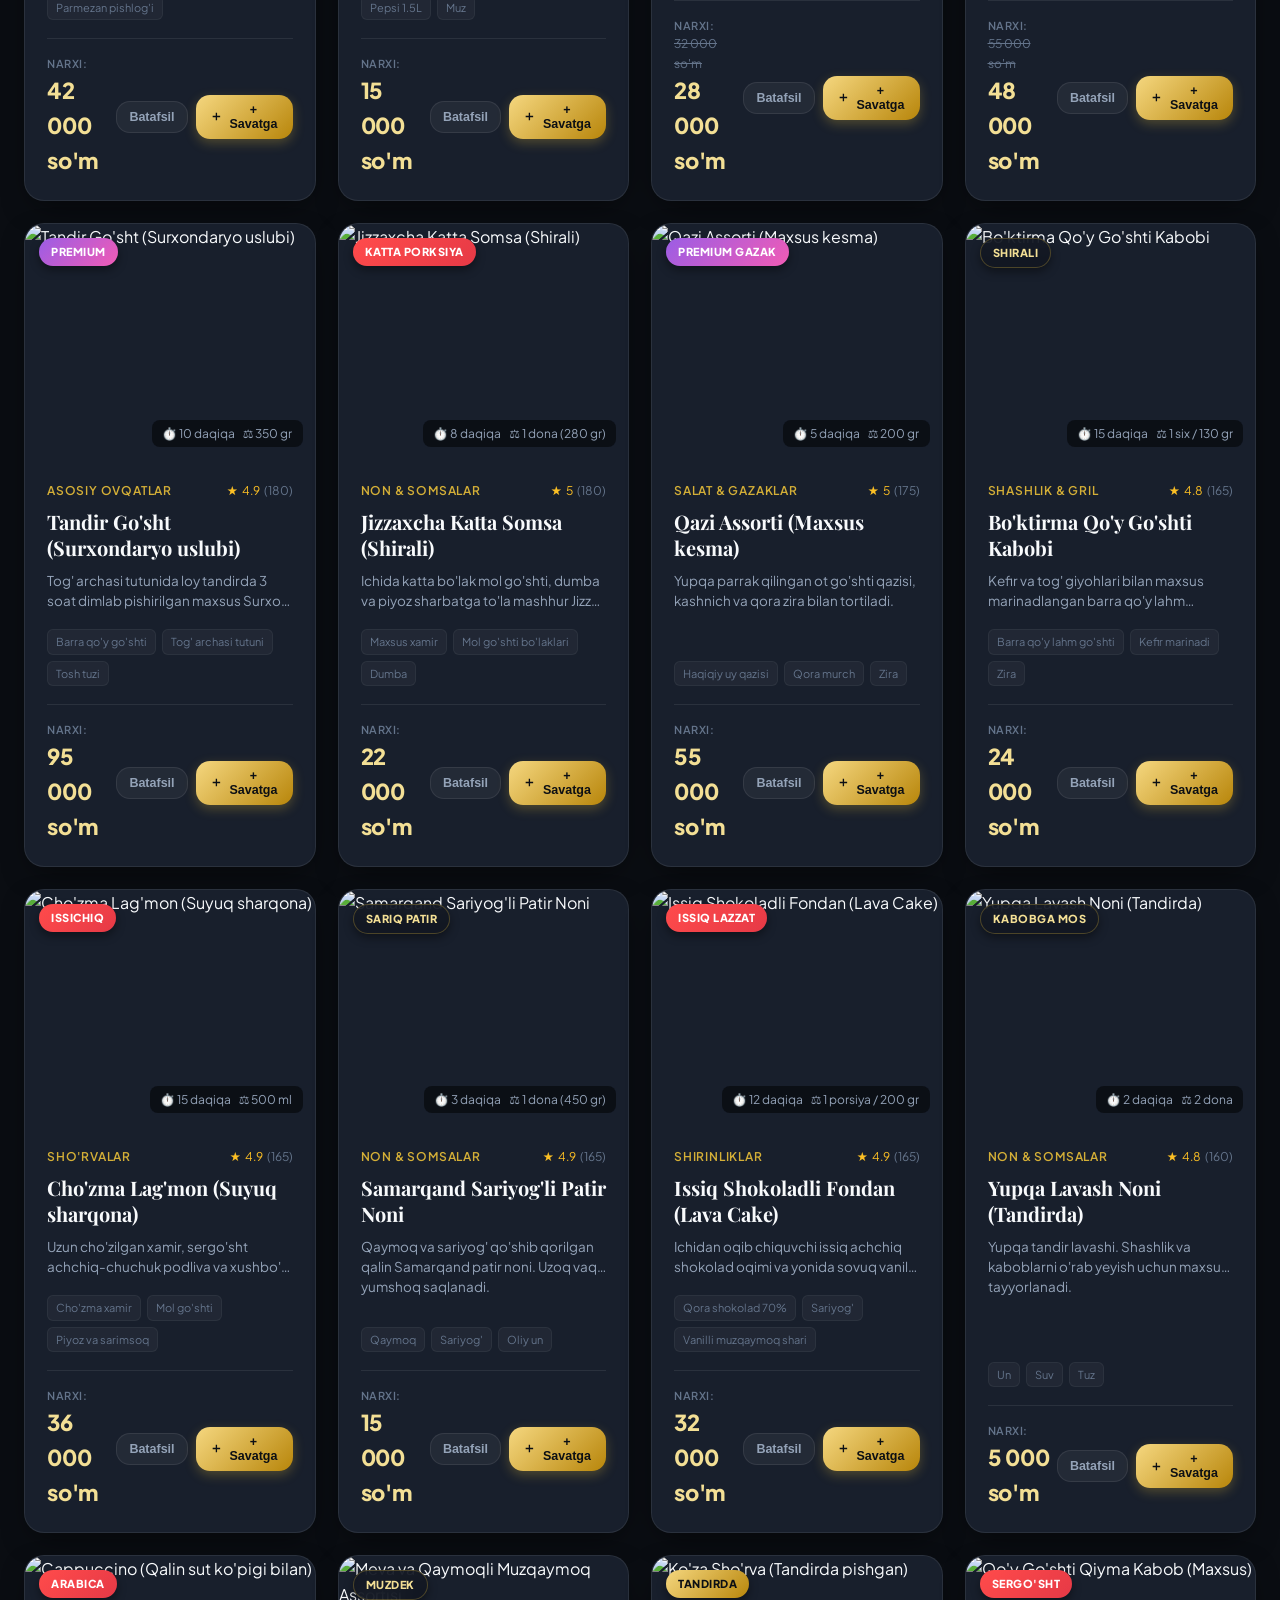
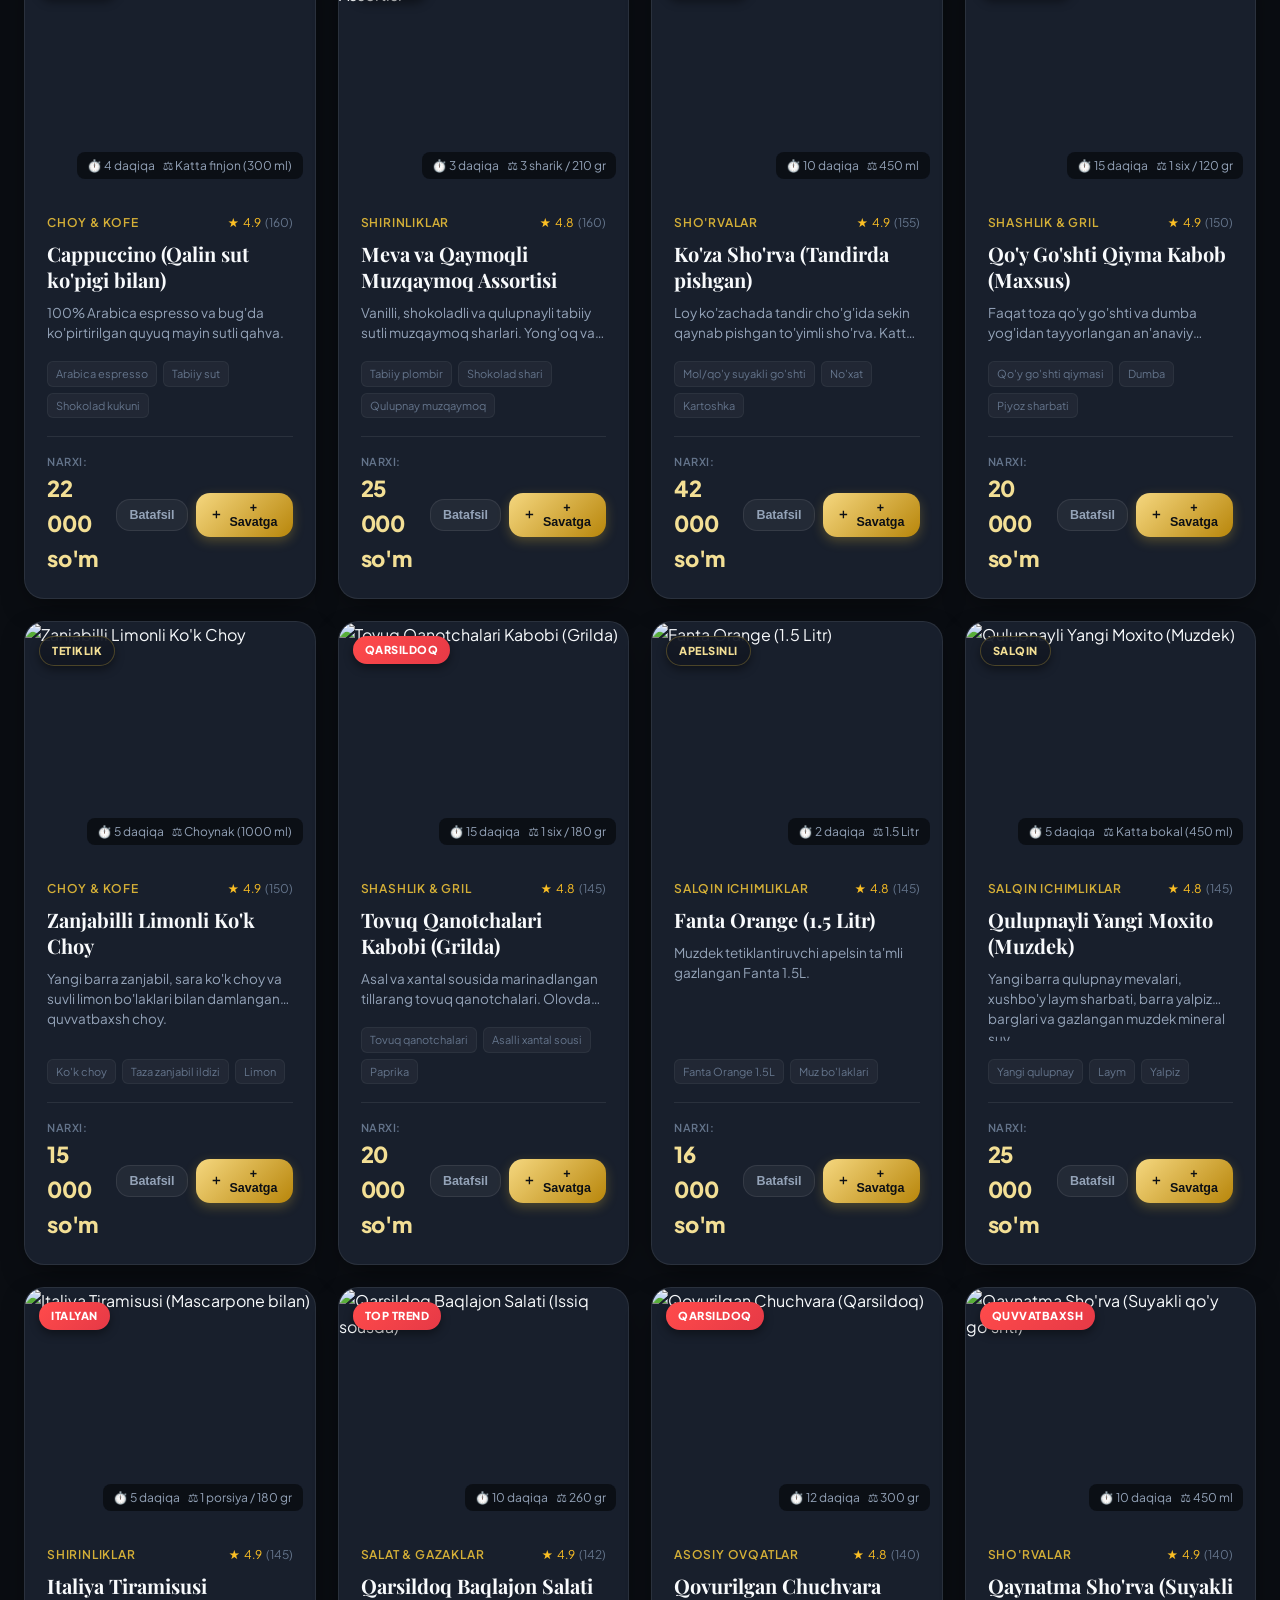
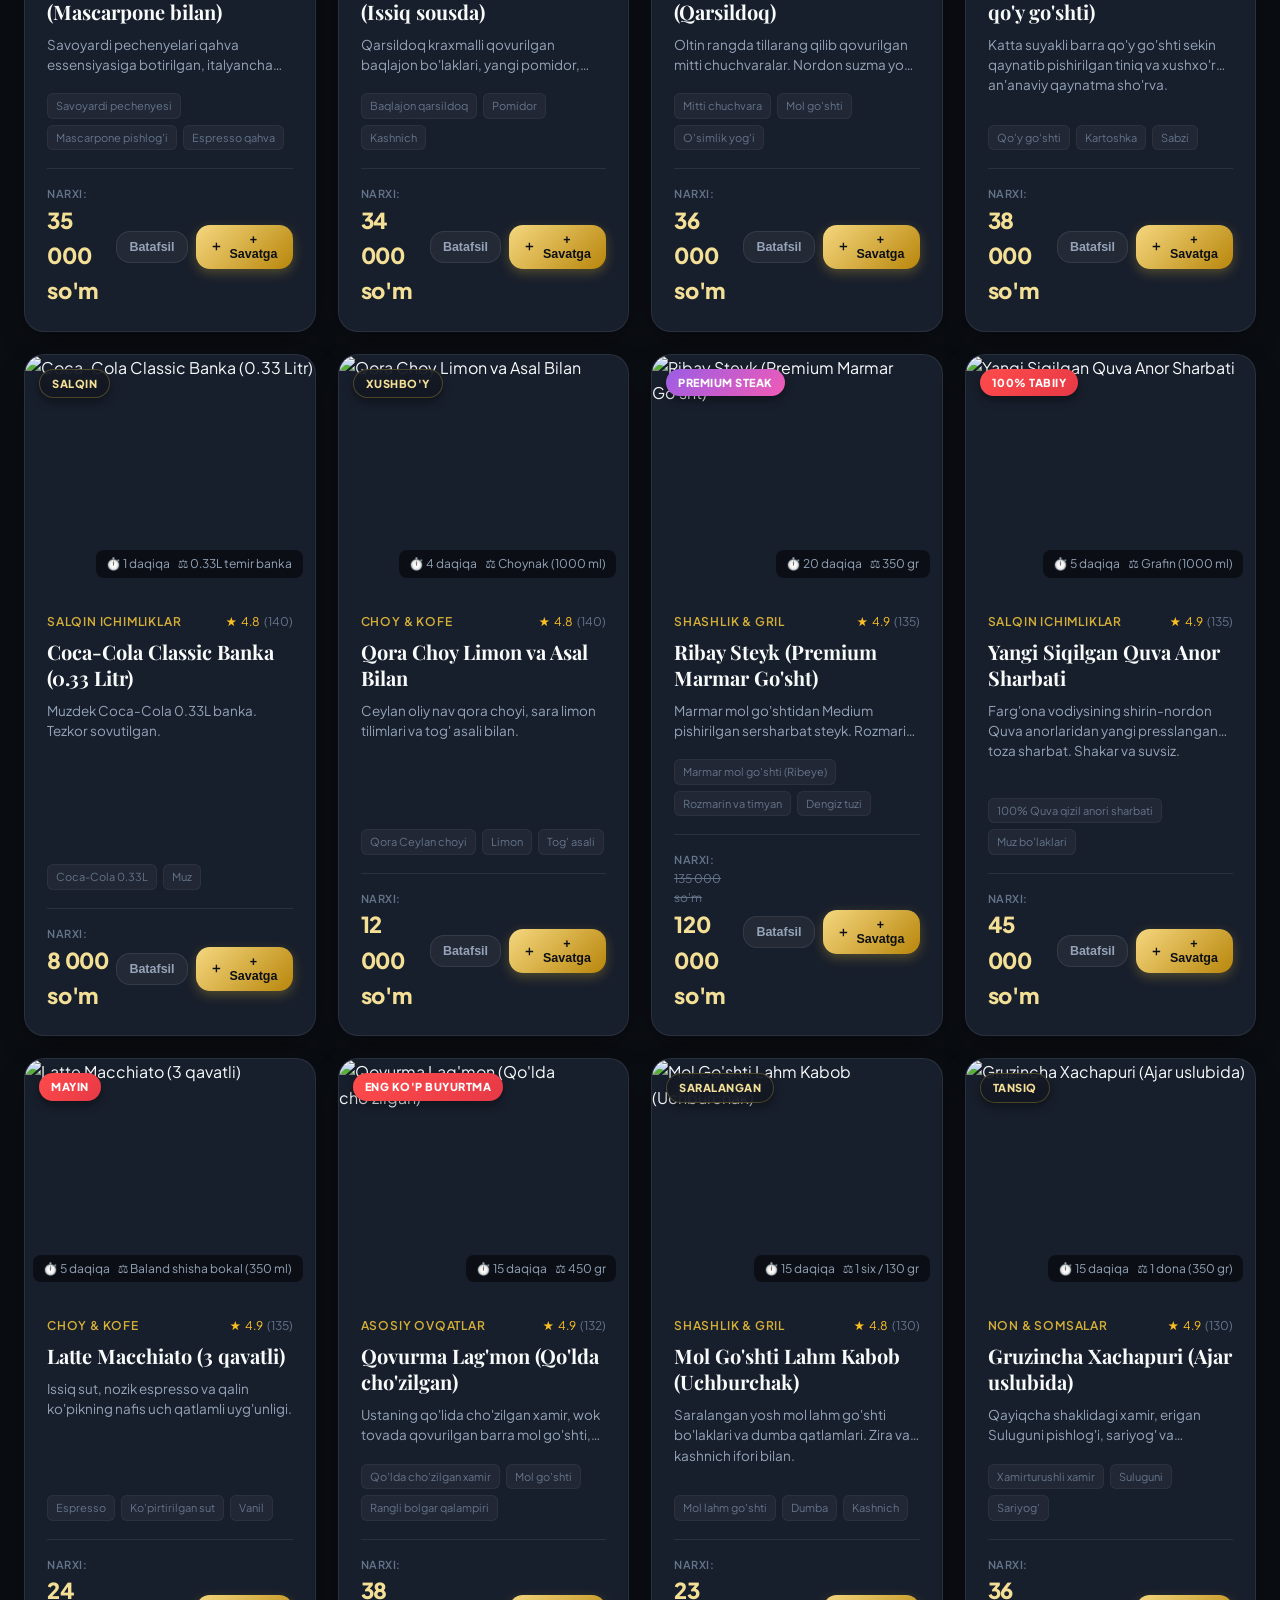
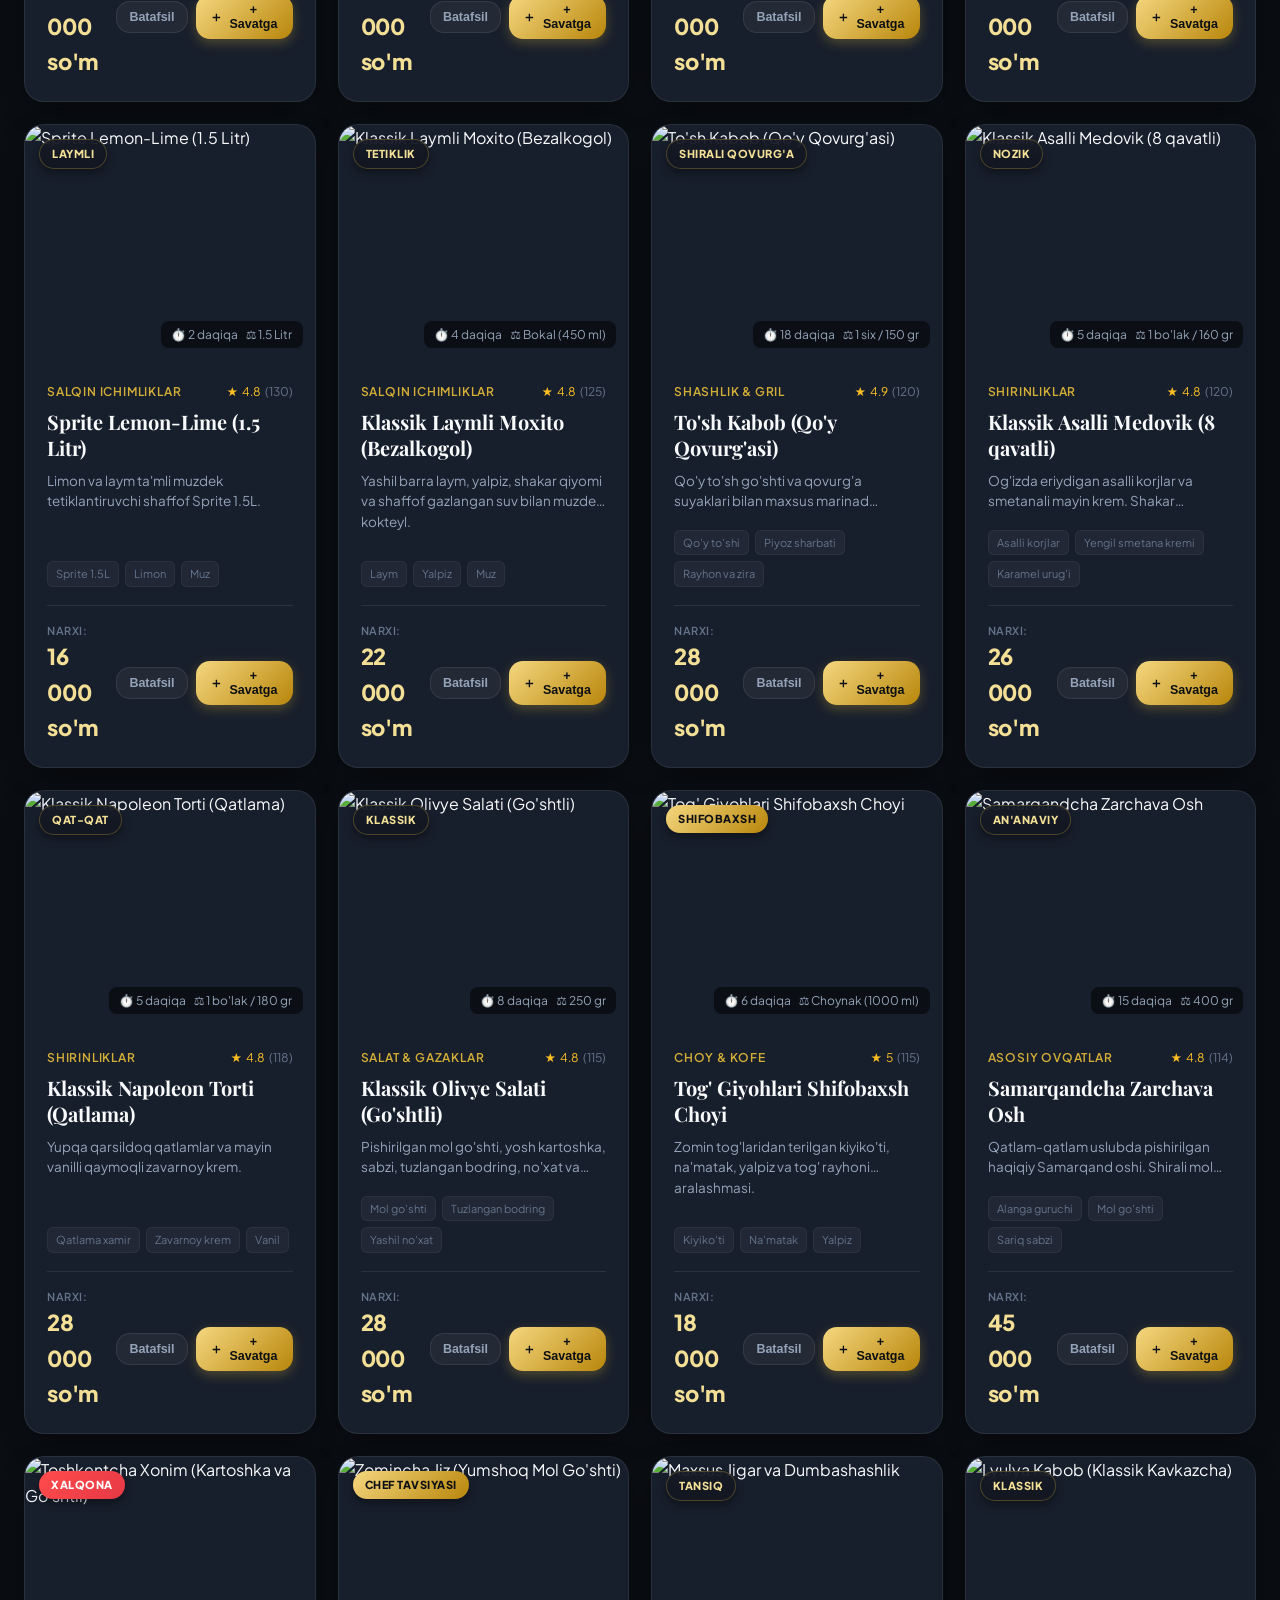
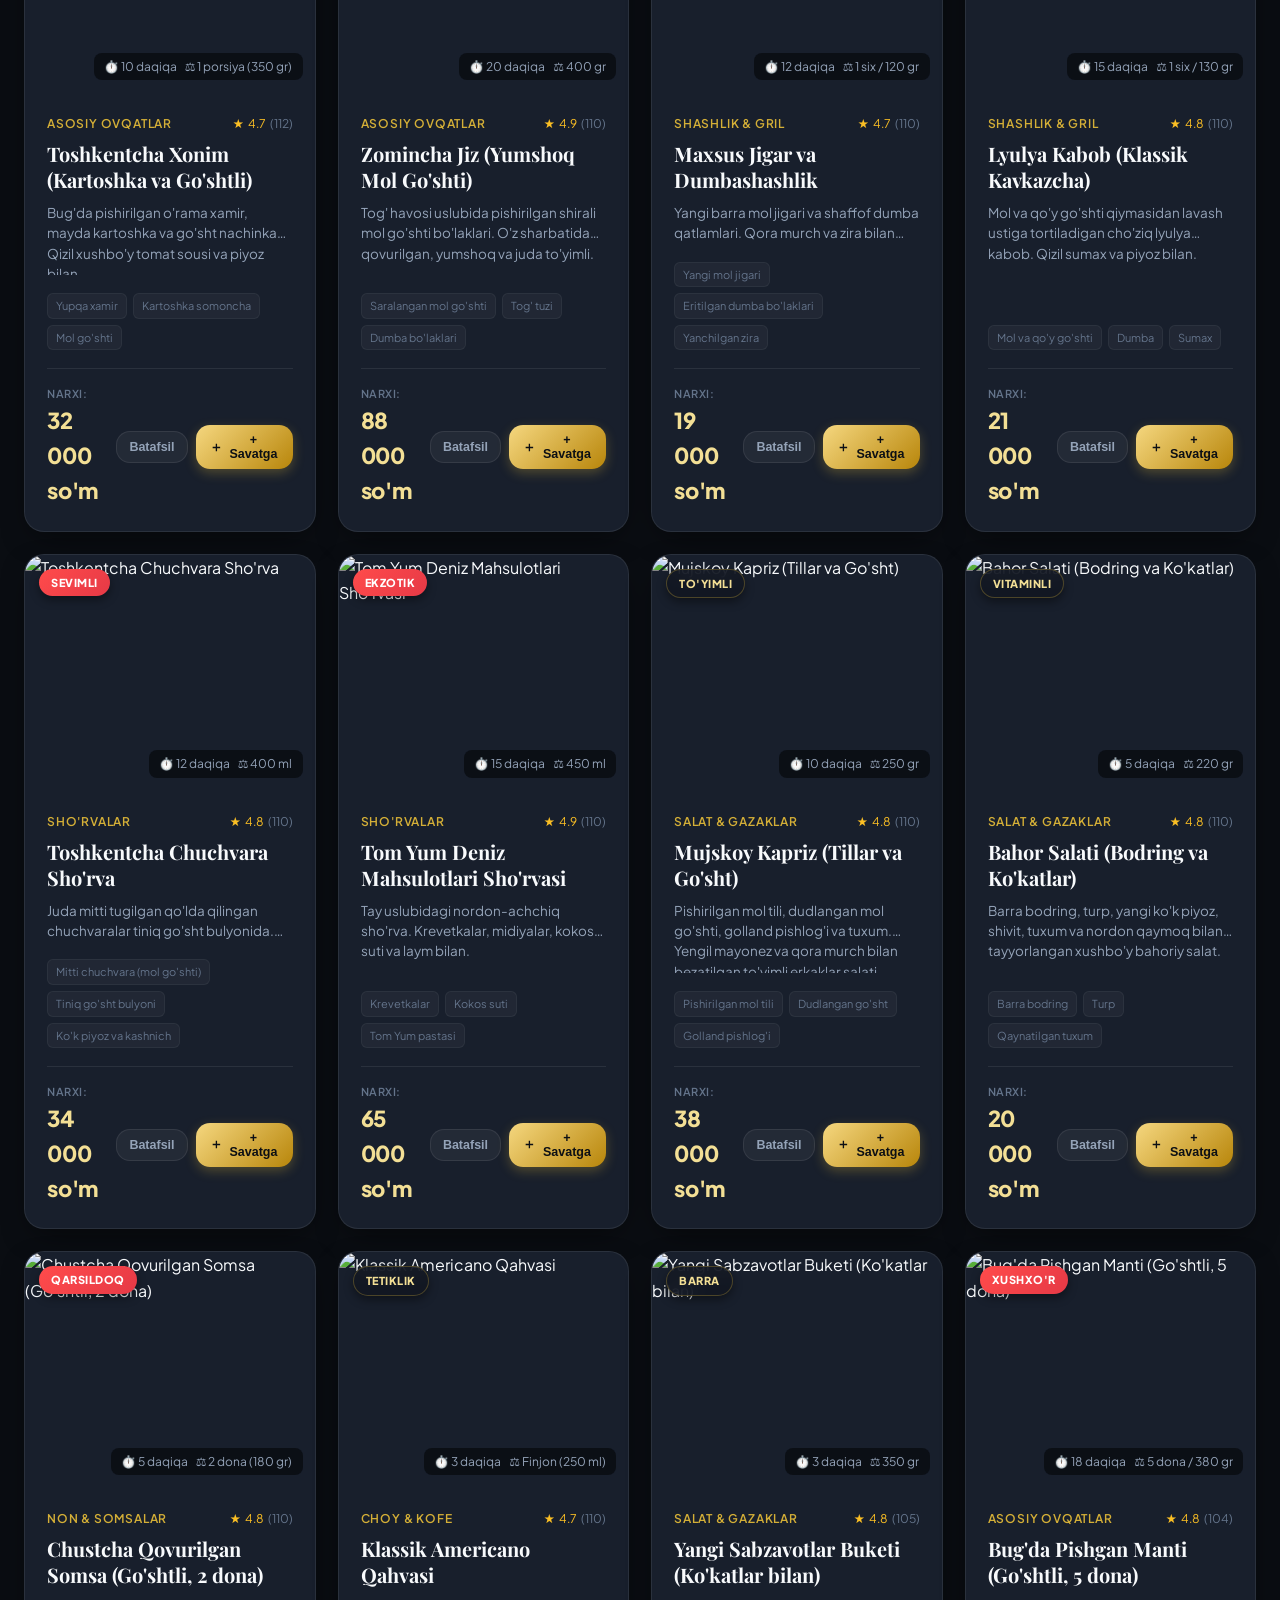
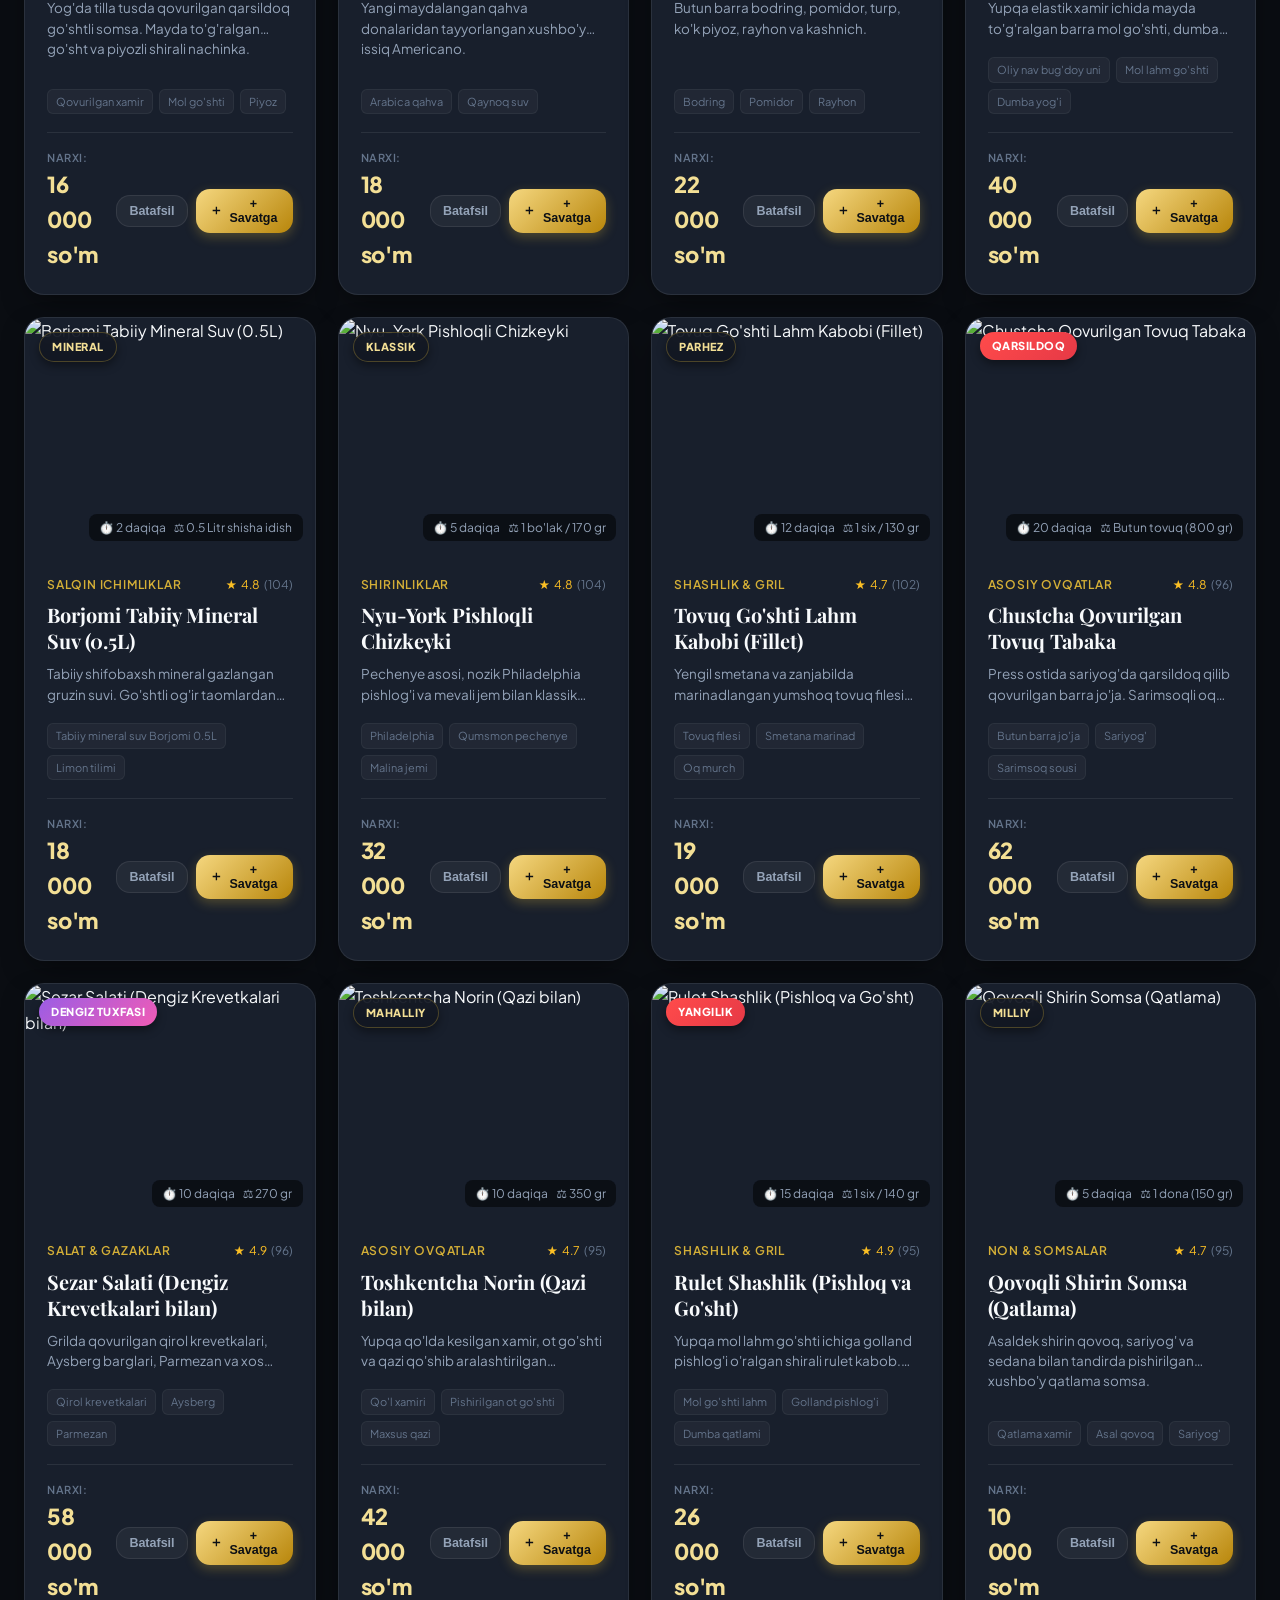
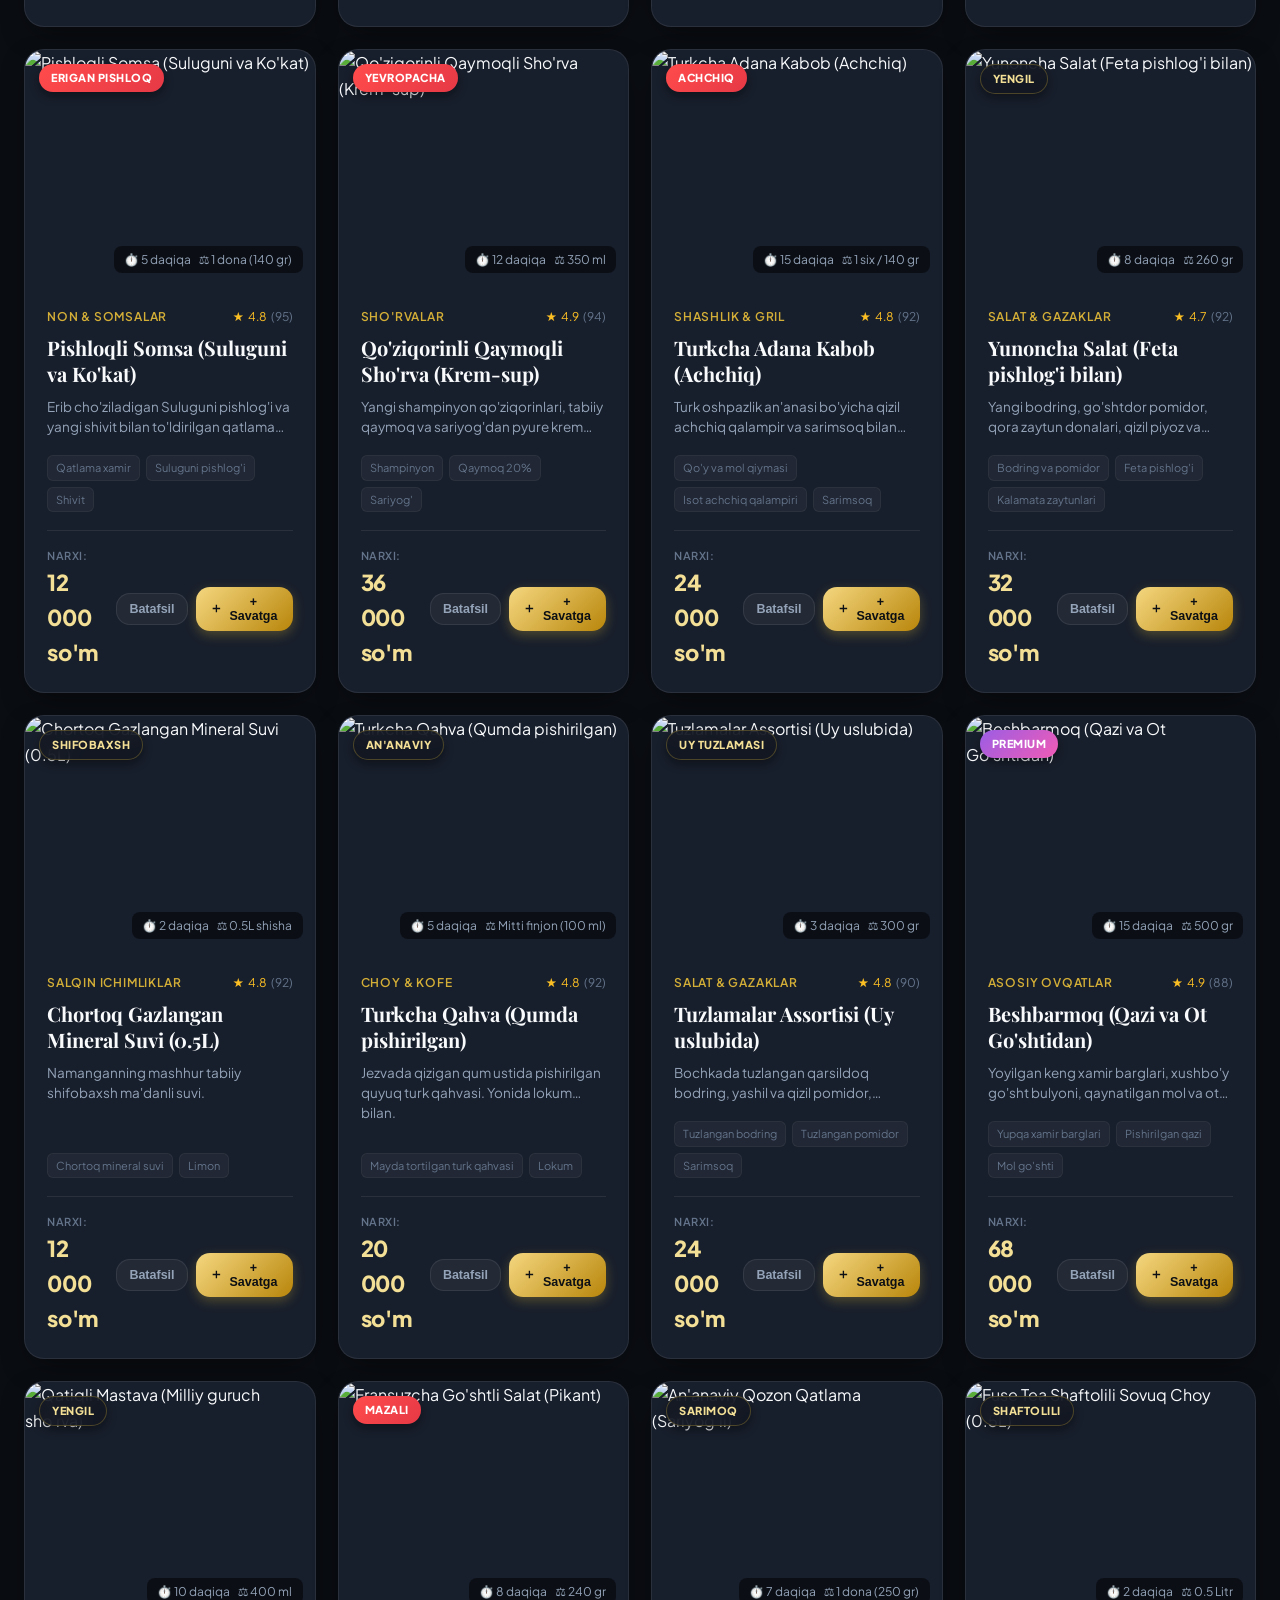
==== commit d203ac94: "Add files via upload" ====
--- a/index.html
+++ b/index.html
@@ -10,11 +10,11 @@
   <meta property="og:type" content="website">
   <meta property="og:title" content="Zarafshon Grand Restaurant — Taomlar Menyusi va Telegram Zakaz">
   <meta property="og:description" content="114+ saralangan tansiq taomlar: osh, shashliklar, salatlar, muzdek Coca-Cola va shirinliklar. Savatcha orqali umumiy zakaz bering!">
-  <meta property="og:image" content="https://images.unsplash.com/photo-1544025162-d76694265947?auto=format&fit=crop&w=1200&q=80">
+  <meta property="og:image" content="./logo.jpg">
   <meta name="twitter:card" content="summary_large_image">
 
   <link rel="stylesheet" href="./styles.css">
-  <link rel="icon" href="data:image/svg+xml,<svg xmlns=%22http://www.w3.org/2000/svg%22 viewBox=%220 0 100 100%22><text y=%22.9em%22 font-size=%2290%22>👑</text></svg>">
+  <link rel="icon" type="image/jpeg" href="./logo.jpg">
 </head>
 <body>
 
@@ -24,8 +24,8 @@
   <!-- ================= HEADER & NAVBAR ================= -->
   <header class="header">
     <div class="container nav-container">
-      <a href="#" class="brand-logo">
-        <div class="logo-icon">👑</div>
+      <a href="#" class="brand-logo" title="Zarafshon Grand Restaurant">
+        <img src="./logo.jpg" alt="Zarafshon Grand Logo" class="brand-logo-img">
         <div>
           <span class="brand-name">ZARAFSHON</span>
           <span class="brand-tagline">Grand Restaurant • Menyu</span>
@@ -332,7 +332,7 @@
       <div class="footer-grid">
         <div class="footer-brand">
           <div class="brand-logo" style="margin-bottom: 12px;">
-            <div class="logo-icon">👑</div>
+            <img src="./logo.jpg" alt="Zarafshon Grand Logo" class="brand-logo-img">
             <div>
               <span class="brand-name">ZARAFSHON</span>
               <span class="brand-tagline">Grand Restaurant</span>
@@ -406,7 +406,7 @@
   <aside class="cart-drawer" id="cartDrawer">
     <div class="cart-header">
       <div class="cart-title">
-        <span>🛍️</span>
+        <img src="./logo.jpg" alt="ZG" class="cart-logo-icon">
         <h3>Savatchangiz</h3>
         <span class="cart-header-count" id="cartHeaderCount">0 ta taom</span>
       </div>
--- a/styles.css
+++ b/styles.css
@@ -128,6 +128,31 @@
   color: #fff;
 }
 
+.brand-logo-img {
+  width: 44px;
+  height: 44px;
+  border-radius: 12px;
+  object-fit: cover;
+  border: 1.5px solid rgba(255, 69, 0, 0.45);
+  box-shadow: 0 0 16px rgba(255, 69, 0, 0.35), 0 4px 12px rgba(0, 0, 0, 0.5);
+  transition: var(--transition);
+}
+
+.brand-logo:hover .brand-logo-img {
+  transform: scale(1.06);
+  border-color: #ff4500;
+  box-shadow: 0 0 24px rgba(255, 69, 0, 0.6), 0 6px 16px rgba(0, 0, 0, 0.6);
+}
+
+.cart-logo-icon {
+  width: 28px;
+  height: 28px;
+  border-radius: 7px;
+  object-fit: cover;
+  border: 1px solid rgba(255, 69, 0, 0.45);
+  box-shadow: 0 0 10px rgba(255, 69, 0, 0.3);
+}
+
 .logo-icon {
   width: 44px;
   height: 44px;
@@ -672,8 +697,8 @@
 /* ================= DISHES GRID ================= */
 .dishes-grid {
   display: grid;
-  grid-template-columns: repeat(auto-fill, minmax(360px, 1fr));
-  gap: 30px;
+  grid-template-columns: repeat(auto-fill, minmax(275px, 1fr));
+  gap: 22px;
 }
 
 .dish-card {
@@ -1408,6 +1433,12 @@
   font-size: 14px;
   margin: 18px 0 24px;
   max-width: 320px;
+}
+
+.footer-brand .brand-logo-img {
+  width: 50px;
+  height: 50px;
+  border-radius: 14px;
 }
 
 .social-links {
@@ -1809,10 +1840,60 @@
     margin: 0 auto;
   }
 
-  /* Dishes Grid on Tablet: 2 Columns */
+  /* Dishes Grid on Tablet: 3-4 Columns (Ixcham: bir yuzada 3-6 ta mahsulot ko'rinadi) */
   .dishes-grid {
-    grid-template-columns: repeat(2, 1fr);
-    gap: 22px;
+    grid-template-columns: repeat(3, 1fr);
+    gap: 14px;
+  }
+
+  .dish-card {
+    border-radius: var(--radius-md);
+  }
+
+  .dish-image-wrapper {
+    height: 140px;
+  }
+
+  .dish-content {
+    padding: 10px 10px 12px;
+  }
+
+  .dish-title {
+    font-size: 14px;
+    min-height: 34px;
+    max-height: 36px;
+    margin-bottom: 4px;
+    display: -webkit-box;
+    -webkit-line-clamp: 2;
+    -webkit-box-orient: vertical;
+    overflow: hidden;
+  }
+
+  .dish-description {
+    display: none;
+  }
+
+  .dish-tags {
+    display: none;
+  }
+
+  .dish-footer {
+    padding-top: 8px;
+    margin-top: auto;
+  }
+
+  .dish-price {
+    font-size: 15px;
+  }
+
+  .btn-detail-sm {
+    padding: 7px 8px;
+    font-size: 11.5px;
+  }
+
+  .btn-add-cart-primary {
+    padding: 7px 10px;
+    font-size: 12px;
   }
 
   .dish-modal {
@@ -1842,10 +1923,11 @@
     gap: 10px;
   }
 
-  .logo-icon {
+  .logo-icon,
+  .brand-logo-img {
     width: 38px;
     height: 38px;
-    font-size: 20px;
+    border-radius: 10px;
   }
 
   .brand-name {
@@ -2024,6 +2106,35 @@
     font-size: 11px;
   }
 
+  /* Compact Section & Headers on Mobile */
+  .section {
+    padding: 42px 0;
+  }
+
+  .section-header {
+    margin: 0 auto 18px;
+  }
+
+  .section-tag {
+    font-size: 11px;
+    letter-spacing: 1px;
+    margin-bottom: 6px;
+  }
+
+  .section-title {
+    font-size: 22px;
+    margin-bottom: 8px;
+  }
+
+  .section-subtitle {
+    font-size: 13px;
+    line-height: 1.5;
+  }
+
+  .menu-controls {
+    margin-bottom: 18px;
+  }
+
   /* Horizontal Swipeable Category Tabs */
   .category-tabs {
     flex-wrap: nowrap;
@@ -2082,18 +2193,136 @@
     gap: 6px;
   }
 
-  /* Dishes Grid on Phones: 1 Column */
+  /* Dishes Grid on Phones: 2 Columns (Ixcham: bir yuzada 3-4 ta mahsulot ko'rinadi) */
   .dishes-grid {
-    grid-template-columns: 1fr;
-    gap: 20px;
-  }
-
-  .dish-img-wrap {
-    height: 220px;
+    grid-template-columns: repeat(2, 1fr);
+    gap: 10px;
+  }
+
+  .dish-card {
+    border-radius: var(--radius-md);
+  }
+
+  .dish-image-wrapper {
+    height: 115px;
+  }
+
+  .dish-badge {
+    top: 6px;
+    left: 6px;
+    padding: 2px 6px;
+    font-size: 8.5px;
+    font-weight: 700;
+    border-radius: 4px;
+  }
+
+  .dish-quick-meta {
+    bottom: 6px;
+    right: 6px;
+    padding: 2px 5px;
+    font-size: 9px;
+    border-radius: 4px;
   }
 
   .dish-content {
-    padding: 20px;
+    padding: 8px 8px 10px;
+    display: flex;
+    flex-direction: column;
+    flex: 1;
+  }
+
+  .dish-header-row {
+    margin-bottom: 2px;
+  }
+
+  .dish-category {
+    font-size: 9px;
+    font-weight: 700;
+  }
+
+  .dish-rating {
+    font-size: 10px;
+  }
+
+  .dish-rating-count {
+    display: none;
+  }
+
+  .dish-title {
+    font-size: 13px;
+    font-weight: 700;
+    line-height: 1.25;
+    margin-bottom: 4px;
+    min-height: 32px;
+    max-height: 34px;
+    display: -webkit-box;
+    -webkit-line-clamp: 2;
+    -webkit-box-orient: vertical;
+    overflow: hidden;
+  }
+
+  .dish-description {
+    display: none;
+  }
+
+  .dish-tags {
+    display: none;
+  }
+
+  .dish-footer {
+    border-top: 1px solid var(--border-color);
+    padding-top: 6px;
+    margin-top: auto;
+    display: flex;
+    flex-direction: column;
+    gap: 5px;
+  }
+
+  .dish-price-wrap {
+    display: flex;
+    align-items: baseline;
+    justify-content: space-between;
+  }
+
+  .price-label {
+    display: none;
+  }
+
+  .dish-old-price {
+    font-size: 9.5px;
+  }
+
+  .dish-price {
+    font-size: 13.5px;
+    font-weight: 800;
+    color: var(--gold-light);
+  }
+
+  .dish-buttons {
+    display: grid;
+    grid-template-columns: 1fr 1.3fr;
+    gap: 4px;
+    width: 100%;
+  }
+
+  .btn-detail-sm {
+    padding: 6px 3px;
+    font-size: 10px;
+    justify-content: center;
+    border-radius: 6px;
+  }
+
+  .btn-add-cart-primary {
+    padding: 6px 5px;
+    font-size: 11px;
+    font-weight: 800;
+    justify-content: center;
+    border-radius: 6px;
+    white-space: nowrap;
+  }
+
+  .btn-add-cart-primary svg {
+    display: none;
   }
 
   /* Modal on Mobile */
@@ -2235,7 +2464,13 @@
    ------------------------------------------------------------- */
 @media (max-width: 480px) {
   .container {
-    padding: 0 14px;
+    padding: 0 10px;
+  }
+
+  .brand-logo-img {
+    width: 34px;
+    height: 34px;
+    border-radius: 8px;
   }
 
   .brand-tagline {
@@ -2250,55 +2485,52 @@
     padding: 8px 10px;
   }
 
+  .dishes-grid {
+    grid-template-columns: repeat(2, 1fr);
+    gap: 8px;
+  }
+
   .dish-card {
-    border-radius: var(--radius-md);
-  }
-
-  .dish-img-wrap {
-    height: 195px;
+    border-radius: 10px;
+  }
+
+  .dish-image-wrapper {
+    height: 105px;
   }
 
   .dish-content {
-    padding: 16px;
+    padding: 6px 6px 8px;
   }
 
   .dish-title {
-    font-size: 17px;
-  }
-
-  .dish-footer {
-    flex-direction: column;
-    align-items: stretch;
-    gap: 12px;
-  }
-
-  .dish-price-wrap {
-    flex-direction: row;
-    justify-content: space-between;
-    align-items: baseline;
+    font-size: 12px;
+    min-height: 30px;
+    max-height: 32px;
+    margin-bottom: 3px;
   }
 
   .dish-price {
-    font-size: 20px;
+    font-size: 12.5px;
   }
 
   .dish-buttons {
-    display: grid;
-    grid-template-columns: 1fr 1.3fr;
+    grid-template-columns: 1fr 1.25fr;
+    gap: 3px;
+  }
+
+  .btn-detail-sm {
+    padding: 5px 2px;
+    font-size: 9.5px;
+  }
+
+  .btn-add-cart-primary {
+    padding: 5px 3px;
+    font-size: 10.5px;
+  }
+
+  .cart-item-card {
+    padding: 8px;
     gap: 8px;
-    width: 100%;
-  }
-
-  .btn-detail-sm, 
-  .btn-add-cart-primary {
-    justify-content: center;
-    padding: 11px 12px;
-    font-size: 13px;
-  }
-
-  .cart-item-card {
-    padding: 10px;
-    gap: 10px;
   }
 
   .cart-item-img {
